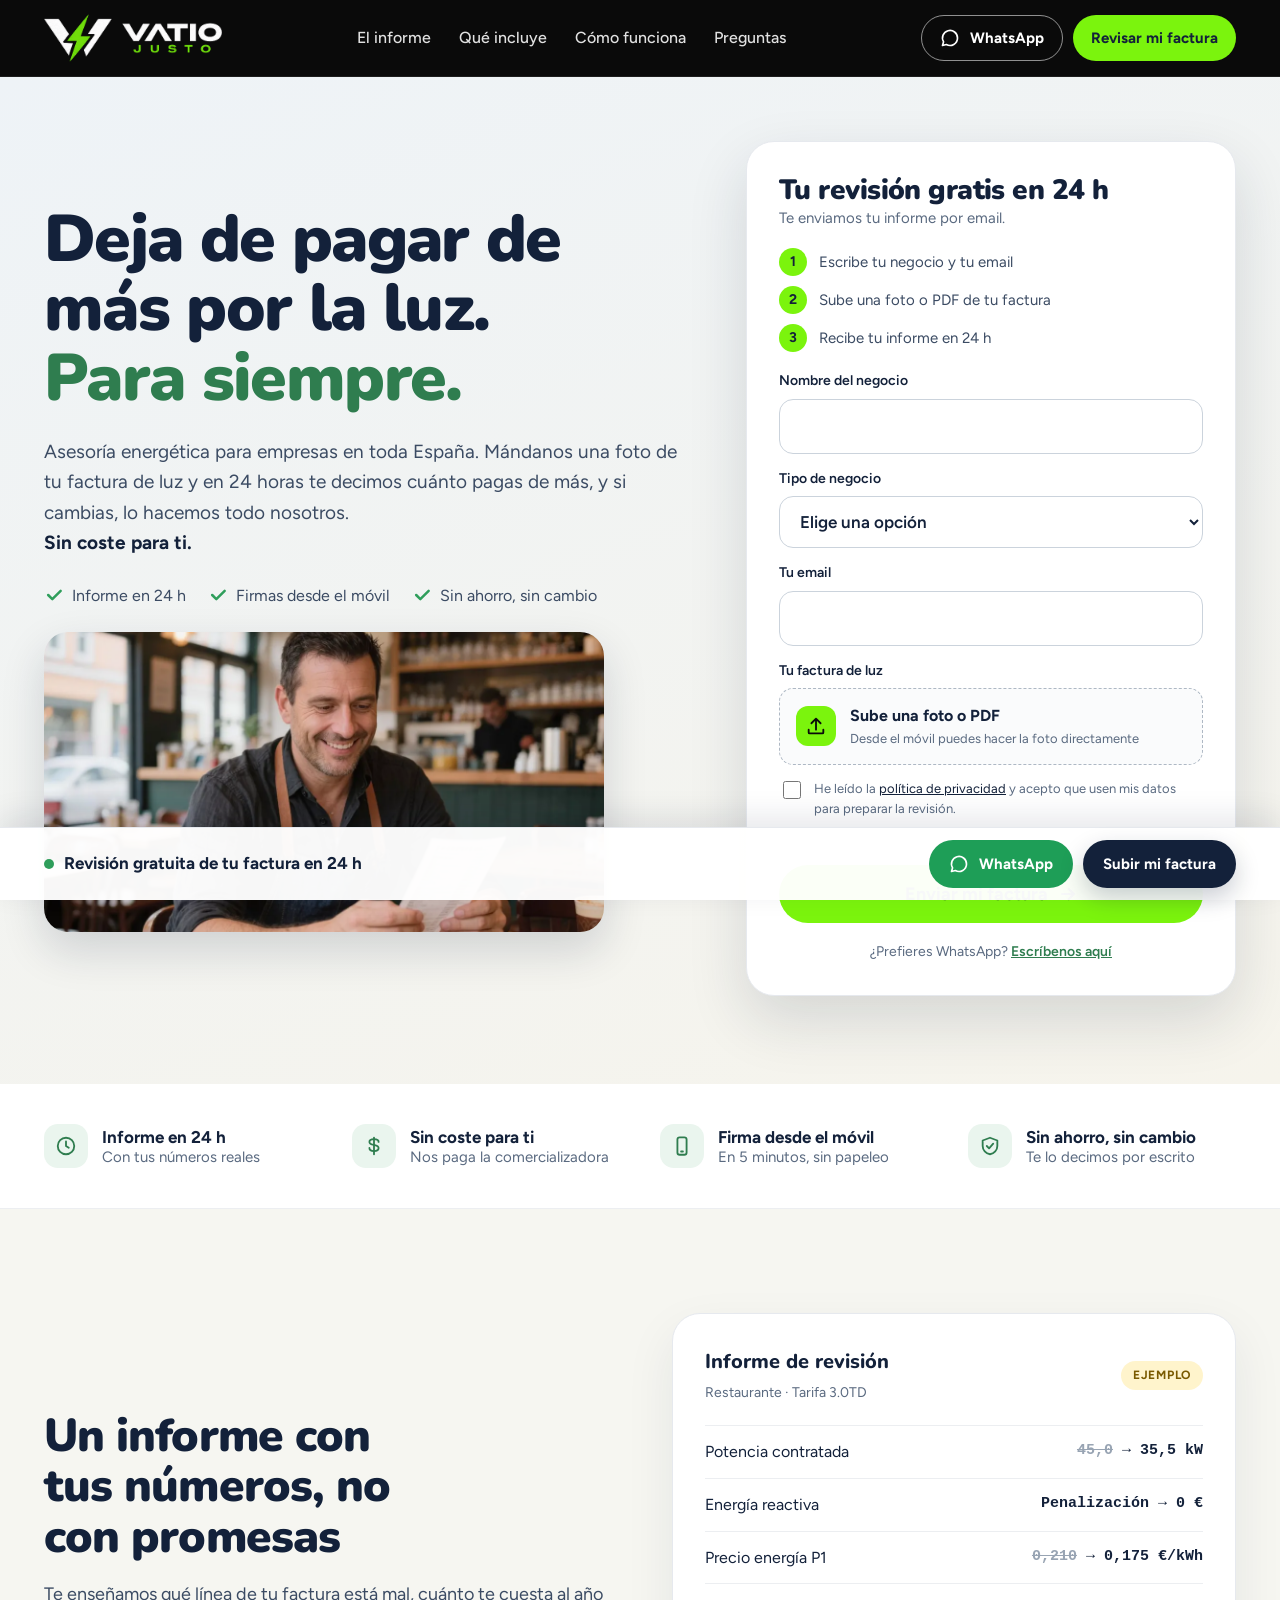
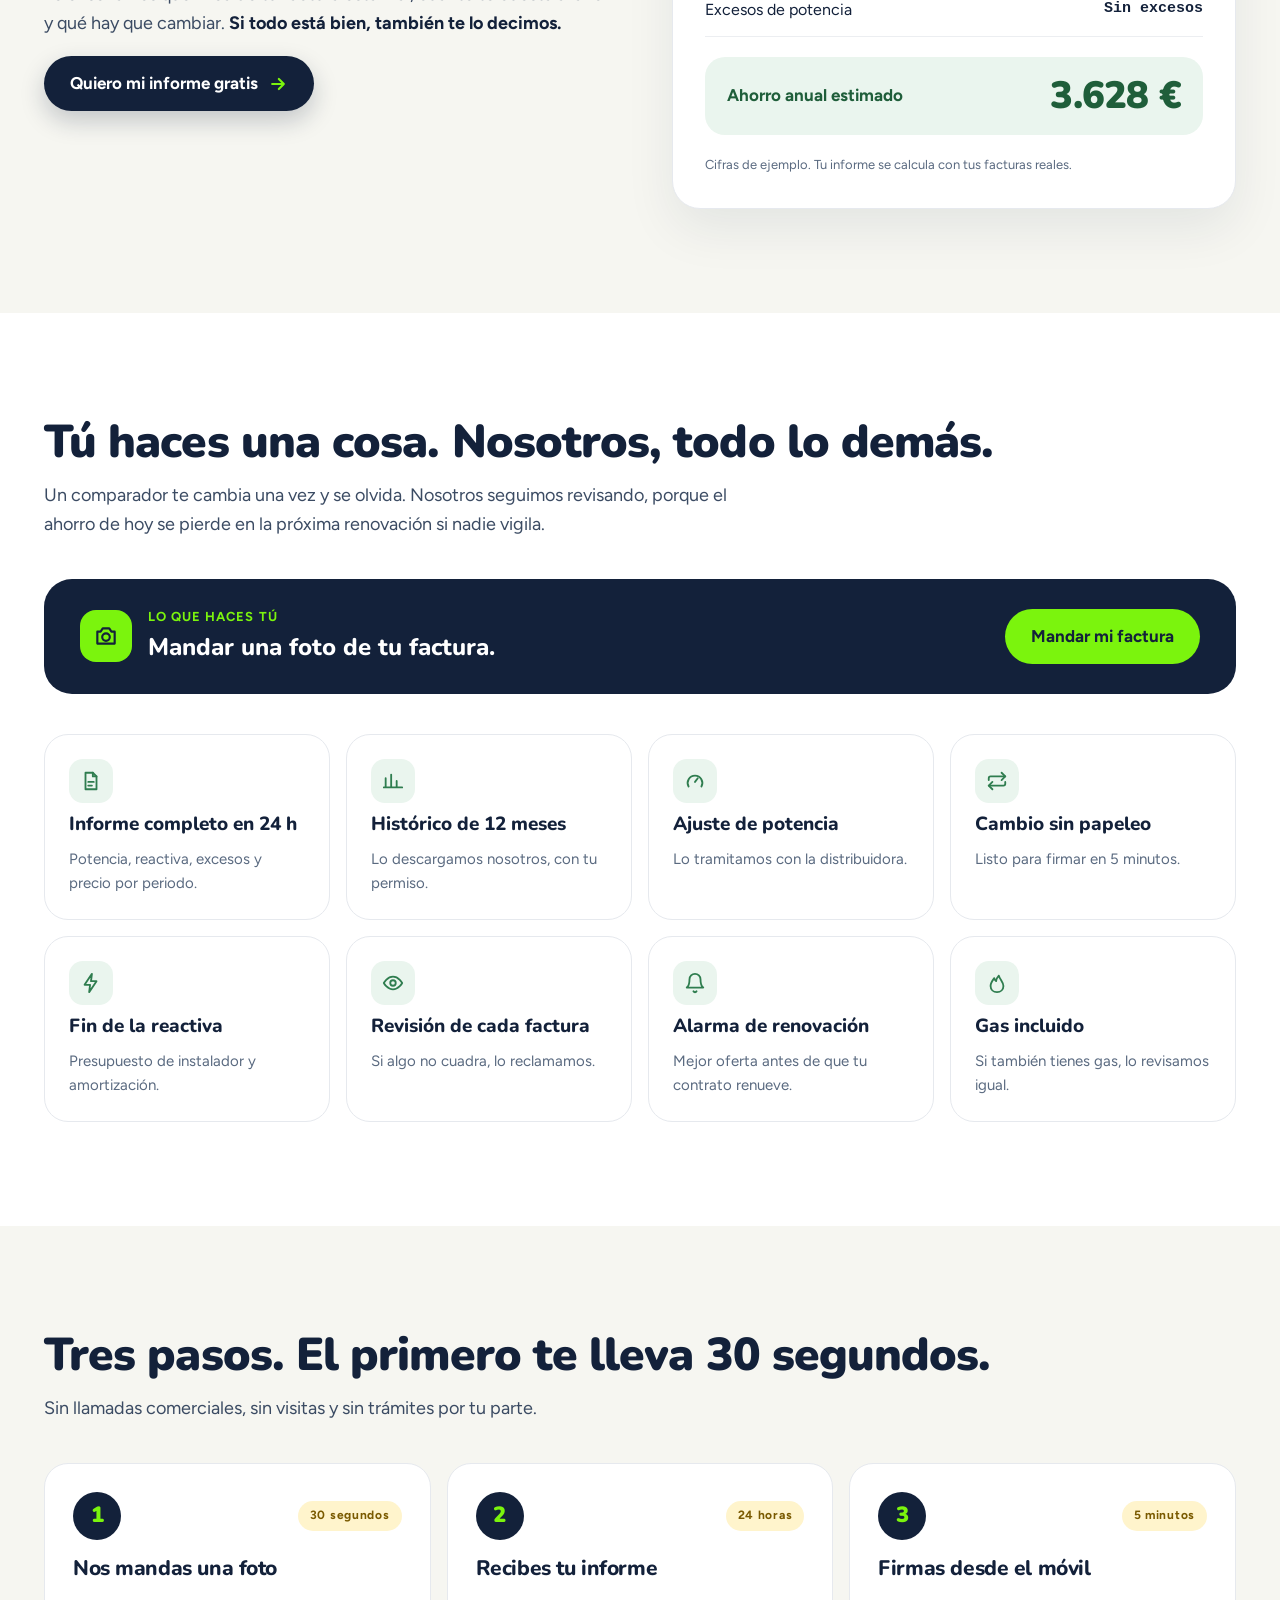
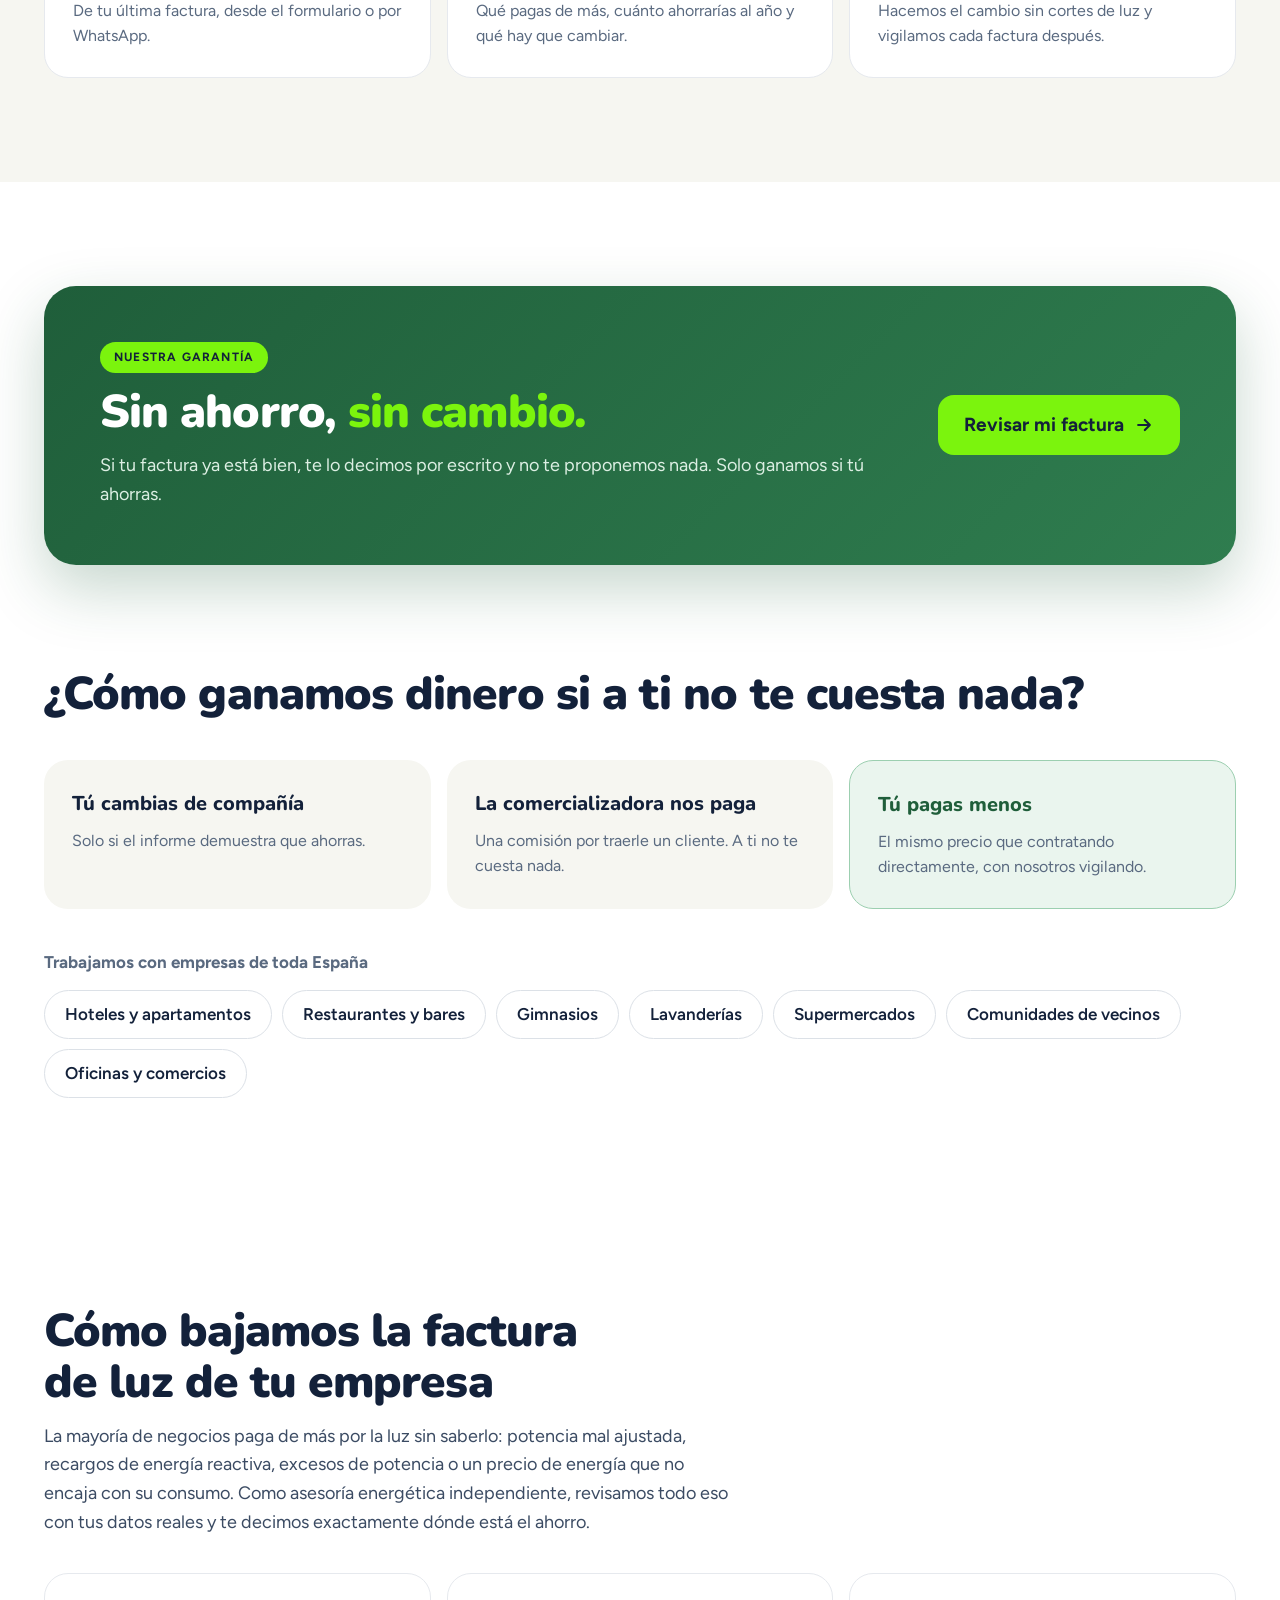
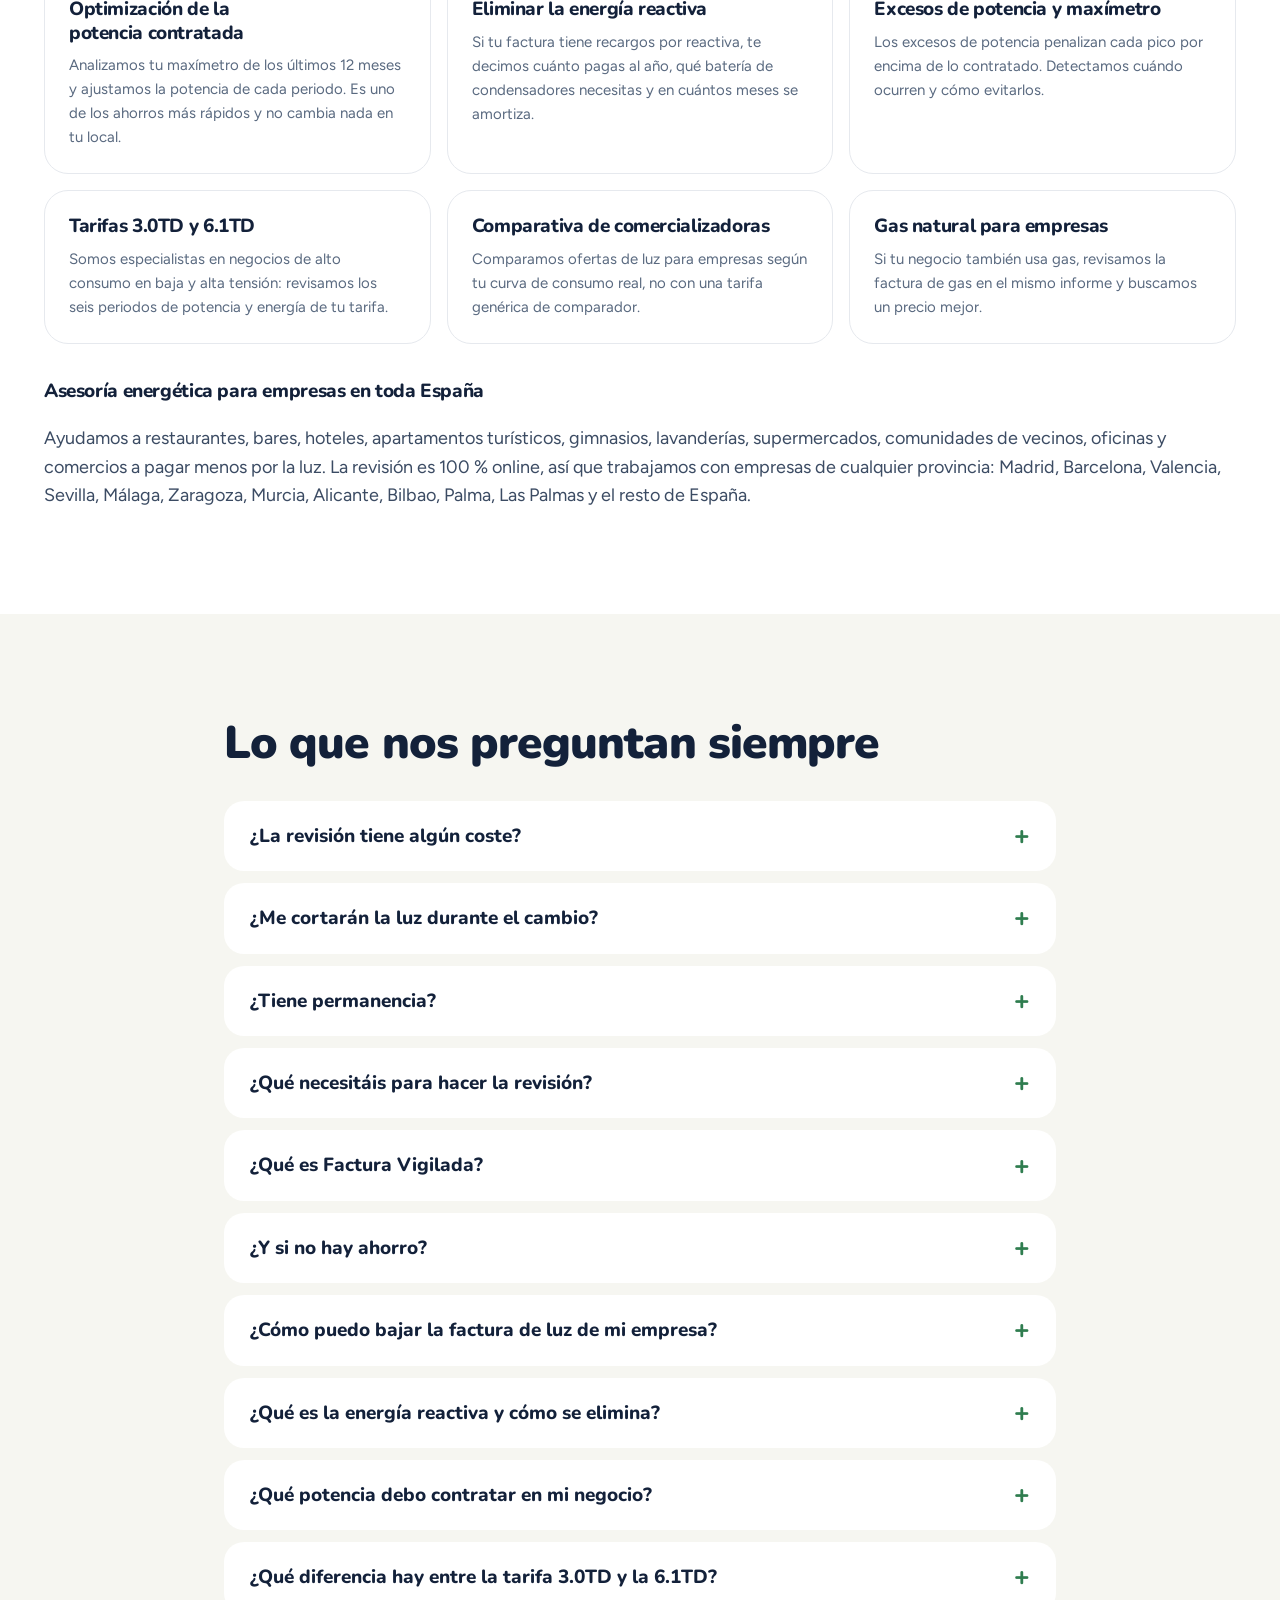
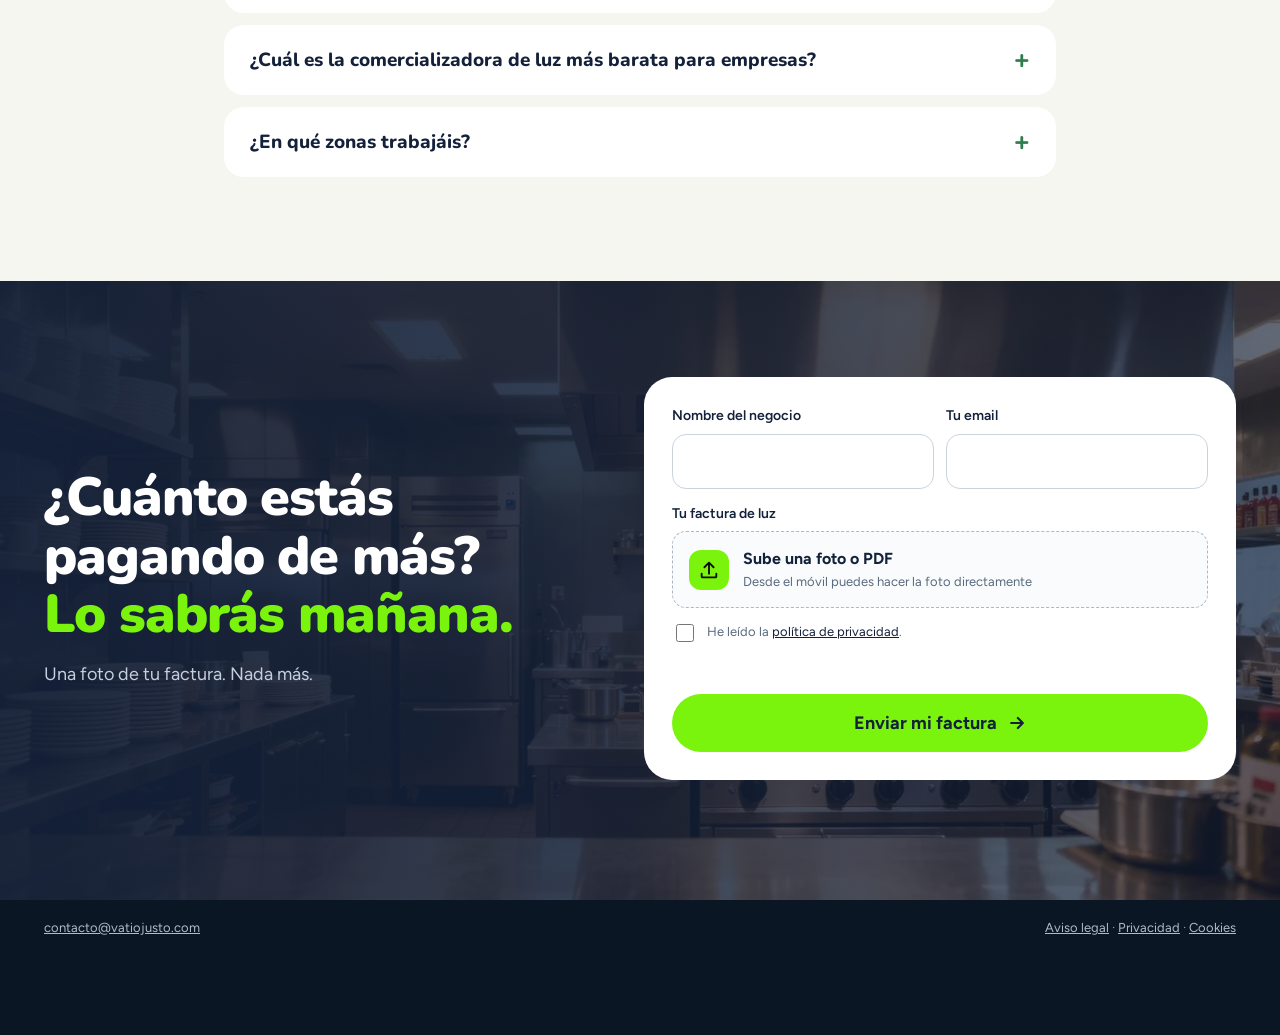
==== index.html @ c3f3c0ea "Form can post to Apps Script backend (AI auto-review); privacy policy update Co-Authored-By: Claude " ====
<!doctype html>
<html lang="es">
<head>
<meta charset="utf-8">
<meta name="viewport" content="width=device-width, initial-scale=1, viewport-fit=cover">
<title>Ahorro en la factura de luz para empresas | Asesoría energética en España · Vatio Justo</title>
<meta name="description" content="Asesoría energética para empresas en toda España. Revisión gratuita de tu factura de luz y gas en 24 h: potencia, energía reactiva y tarifas 3.0TD y 6.1TD. Sin coste.">
<meta name="robots" content="index,follow,max-image-preview:large">
<link rel="canonical" href="https://vatiojusto.com/">
<meta property="og:type" content="website">
<meta property="og:title" content="Vatio Justo · Ahorro en la factura de luz para empresas">
<meta property="og:locale" content="es_ES">
<meta property="og:site_name" content="Vatio Justo">
<meta property="og:description" content="Revisión gratuita de tu factura de luz en 24 h. Sin ahorro, sin cambio.">
<meta property="og:url" content="https://vatiojusto.com/">
<meta property="og:image" content="https://vatiojusto.com/img/dueno-factura.jpg">
<meta name="twitter:card" content="summary_large_image">
<meta name="theme-color" content="#0A0A0A">
<link rel="icon" href="favicon-32.png" sizes="32x32" type="image/png">
<link rel="icon" href="favicon.png" sizes="64x64" type="image/png">
<link rel="apple-touch-icon" href="apple-touch-icon.png">
<link rel="preload" href="fonts/nunito-latin-900-normal.woff2" as="font" type="font/woff2" crossorigin>
<link rel="preload" href="fonts/figtree-latin-400-normal.woff2" as="font" type="font/woff2" crossorigin>
<link rel="stylesheet" href="styles.css?v=3">
<script type="application/ld+json">
[{"@context": "https://schema.org", "@type": "ProfessionalService", "name": "Vatio Justo", "url": "https://vatiojusto.com/", "logo": "https://vatiojusto.com/img/icono-512.png", "image": "https://vatiojusto.com/img/dueno-factura.jpg", "email": "contacto@vatiojusto.com", "telephone": "+34663192105", "priceRange": "Gratis", "address": {"@type": "PostalAddress", "addressCountry": "ES"}, "areaServed": {"@type": "Country", "name": "España"}, "serviceType": ["Asesoría energética para empresas", "Revisión de facturas de luz", "Optimización de potencia", "Eliminación de energía reactiva", "Cambio de comercializadora de luz y gas"], "description": "Asesoría energética para empresas: revisión gratuita de facturas de luz y gas, optimización de potencia, eliminación de energía reactiva y cambio de comercializadora sin coste."}, {"@context": "https://schema.org", "@type": "FAQPage", "mainEntity": [{"@type": "Question", "name": "¿La revisión tiene algún coste?", "acceptedAnswer": {"@type": "Answer", "text": "No. Ni la revisión ni el cambio. Nos paga la comercializadora cuando decides cambiar."}}, {"@type": "Question", "name": "¿Me cortarán la luz durante el cambio?", "acceptedAnswer": {"@type": "Answer", "text": "No. La distribuidora y la instalación son las mismas. Solo cambia quién te factura."}}, {"@type": "Question", "name": "¿Tiene permanencia?", "acceptedAnswer": {"@type": "Answer", "text": "Depende de la oferta que elijas. Antes de firmar te indicamos por escrito si hay permanencia y en qué condiciones, para que decidas con toda la información."}}, {"@type": "Question", "name": "¿Qué necesitáis para hacer la revisión?", "acceptedAnswer": {"@type": "Answer", "text": "Una foto de tu última factura. Con tu autorización, descargamos nosotros los datos de tu maxímetro de los últimos 12 meses."}}, {"@type": "Question", "name": "¿Qué es Factura Vigilada?", "acceptedAnswer": {"@type": "Answer", "text": "Después del cambio seguimos revisando tus facturas. Si aparece un cargo raro, lo reclamamos. Y antes de que tu contrato se renueve, volvemos a buscarte la mejor oferta."}}, {"@type": "Question", "name": "¿Y si no hay ahorro?", "acceptedAnswer": {"@type": "Answer", "text": "Te lo decimos claramente y no te proponemos ningún cambio."}}, {"@type": "Question", "name": "¿Cómo puedo bajar la factura de luz de mi empresa?", "acceptedAnswer": {"@type": "Answer", "text": "Casi siempre hay tres palancas: ajustar la potencia contratada a lo que de verdad usas, eliminar los recargos por energía reactiva y excesos de potencia, y contratar un precio de energía mejor para tu perfil de consumo. En el informe gratuito te decimos cuánto ahorras con cada una."}}, {"@type": "Question", "name": "¿Qué es la energía reactiva y cómo se elimina?", "acceptedAnswer": {"@type": "Answer", "text": "Es un recargo que aparece en tarifas 3.0TD y 6.1TD cuando tu instalación tiene un factor de potencia bajo, algo habitual con motores, cámaras frigoríficas, aire acondicionado o lavadoras industriales. Se elimina instalando una batería de condensadores; te pasamos presupuesto de instalador y cuánto tardas en amortizarla."}}, {"@type": "Question", "name": "¿Qué potencia debo contratar en mi negocio?", "acceptedAnswer": {"@type": "Answer", "text": "La justa para tus picos reales, con un pequeño margen. Revisamos tu maxímetro de los últimos 12 meses y te proponemos la potencia de cada periodo para que no pagues de más ni te cobren excesos."}}, {"@type": "Question", "name": "¿Qué diferencia hay entre la tarifa 3.0TD y la 6.1TD?", "acceptedAnswer": {"@type": "Answer", "text": "La 3.0TD es para negocios en baja tensión con más de 15 kW contratados, como restaurantes, gimnasios o supermercados. La 6.1TD es para suministros en alta tensión, como hoteles o naves grandes. Las dos tienen seis periodos de potencia y energía, y en las dos hay mucho margen de ahorro."}}, {"@type": "Question", "name": "¿Cuál es la comercializadora de luz más barata para empresas?", "acceptedAnswer": {"@type": "Answer", "text": "Depende de tu curva de consumo: la más barata para un hotel no lo es para una lavandería. Por eso comparamos con tus datos reales en vez de darte una tarifa genérica."}}, {"@type": "Question", "name": "¿En qué zonas trabajáis?", "acceptedAnswer": {"@type": "Answer", "text": "En toda España. La revisión es online: nos mandas la factura por WhatsApp o email desde cualquier provincia y el cambio se firma desde el móvil."}}]}]
</script>
</head>
<body>

<svg width="0" height="0" style="position:absolute" aria-hidden="true">
  <symbol id="i-wa" viewBox="0 0 24 24"><path d="M21 12a9 9 0 0 1-13.4 7.8L3 21l1.3-4.4A9 9 0 1 1 21 12Z" fill="none" stroke="currentColor" stroke-width="2" stroke-linecap="round" stroke-linejoin="round"/></symbol>
  <symbol id="i-check" viewBox="0 0 24 24"><path d="m5 12 5 5L20 7" fill="none" stroke="#2F9E5B" stroke-width="3" stroke-linecap="round" stroke-linejoin="round"/></symbol>
  <symbol id="i-arrow" viewBox="0 0 24 24"><path d="M5 12h14M13 6l6 6-6 6" fill="none" stroke="currentColor" stroke-width="2.6" stroke-linecap="round" stroke-linejoin="round"/></symbol>
</svg>

<header class="hdr">
  <div class="wrap">
    <a class="brand" href="#inicio" aria-label="Vatio Justo, inicio"><img class="brand-logo" src="img/logo-horizontal.png" width="178" height="48" alt="Vatio Justo"></a>
    <nav class="nav" aria-label="Principal">
      <a href="#informe">El informe</a>
      <a href="#incluye">Qué incluye</a>
      <a href="#como">Cómo funciona</a>
      <a href="#preguntas">Preguntas</a>
    </nav>
    <div class="hdr-cta">
      <a class="btn btn-ghost js-wa" href="https://wa.me/34663192105"><svg class="ico" aria-hidden="true"><use href="#i-wa"/></svg>WhatsApp</a>
      <a class="btn btn-volt" href="#revision">Revisar mi factura</a>
    </div>
  </div>
</header>

<main>
<section class="hero" id="inicio">
  <div class="wrap">
    <div class="hero-copy">
      <h1>Deja de pagar de más por la luz. <em>Para siempre.</em></h1>
      <p class="lead">Asesoría energética para empresas en toda España. Mándanos una foto de tu factura de luz y en 24 horas te decimos cuánto pagas de más, y si cambias, lo hacemos todo nosotros.<br><strong style="color:var(--ink)">Sin coste para ti.</strong></p>
      <ul class="points">
        <li><svg class="ico" aria-hidden="true"><use href="#i-check"/></svg>Informe en 24 h</li>
        <li><svg class="ico" aria-hidden="true"><use href="#i-check"/></svg>Firmas desde el móvil</li>
        <li><svg class="ico" aria-hidden="true"><use href="#i-check"/></svg>Sin ahorro, sin cambio</li>
      </ul>
      <picture>
        <source srcset="img/dueno-factura.webp" type="image/webp">
        <img class="hero-img" src="img/dueno-factura.jpg" width="1168" height="880" alt="Dueño de un restaurante revisando la factura de luz de su negocio">
      </picture>
    </div>

    <div class="card-form" id="revision">
      <div>
        <h2>Tu revisión gratis en 24 h</h2>
        <p class="sub">Te enviamos tu informe por email.</p>
      </div>
      <ol class="how-mini">
        <li><span class="n">1</span>Escribe tu negocio y tu email</li>
        <li><span class="n">2</span>Sube una foto o PDF de tu factura</li>
        <li><span class="n">3</span>Recibe tu informe en 24 h</li>
      </ol>
      <form class="js-lead" action="https://formsubmit.co/contacto@vatiojusto.com" method="POST" enctype="multipart/form-data" target="lead-sink" novalidate><input type="hidden" name="_subject" value="Nueva factura recibida"><input type="hidden" name="_template" value="table"><input type="hidden" name="_captcha" value="false"><input type="hidden" name="_next" value="https://vatiojusto.com/gracias.html">
        <div style="display:flex;flex-direction:column;gap:14px">
          <label class="field" for="h-empresa">Nombre del negocio
            <input id="h-empresa" name="empresa" type="text" autocomplete="organization" required>
          </label>
          <label class="field" for="h-sector">Tipo de negocio
            <select id="h-sector" name="sector">
              <option value="">Elige una opción</option>
              <option>Hotel o apartamentos</option><option>Restaurante o bar</option><option>Gimnasio</option><option>Lavandería</option><option>Supermercado o tienda</option><option>Comunidad de vecinos</option><option>Oficina</option><option>Otro</option>
            </select>
          </label>
          <label class="field" for="h-email">Tu email
            <input id="h-email" name="email" type="email" autocomplete="email" inputmode="email" required>
          </label>
          <div class="field">Tu factura de luz
            <label class="drop" for="h-factura">
              <input id="h-factura" name="factura" type="file" accept="image/*,application/pdf" required>
              <span class="drop-ico" aria-hidden="true"><svg viewBox="0 0 24 24" fill="none" stroke="currentColor" stroke-width="2" stroke-linecap="round" stroke-linejoin="round"><path d="M12 16V4M7 9l5-5 5 5"/><path d="M4 16v3a1 1 0 0 0 1 1h14a1 1 0 0 0 1-1v-3"/></svg></span>
              <span class="drop-txt"><b>Sube una foto o PDF</b><small>Desde el móvil puedes hacer la foto directamente</small></span>
            </label>
          </div>
          <label class="consent" for="h-consent"><input id="h-consent" name="consent" type="checkbox" required><span>He leído la <a href="privacidad.html">política de privacidad</a> y acepto que usen mis datos para preparar la revisión.</span></label>
          <p class="form-err" role="alert" aria-live="polite"></p>
          <button class="btn btn-volt" type="submit">Enviar mi factura<svg class="ico" aria-hidden="true"><use href="#i-arrow"/></svg></button>
        </div>
      </form>
      <p class="alt">¿Prefieres WhatsApp? <a class="js-wa" href="https://wa.me/34663192105">Escríbenos aquí</a></p>
    </div>
  </div>
</section>

<section class="trust" aria-label="Ventajas">
  <div class="wrap">
    <div class="trust-item"><span class="tile"><svg viewBox="0 0 24 24" fill="none" stroke-width="2" stroke-linecap="round" stroke-linejoin="round"><circle cx="12" cy="12" r="9"/><path d="M12 7v5l3 2"/></svg></span><div><strong>Informe en 24 h</strong><span>Con tus números reales</span></div></div>
    <div class="trust-item"><span class="tile"><svg viewBox="0 0 24 24" fill="none" stroke-width="2" stroke-linecap="round" stroke-linejoin="round"><path d="M12 3v18"/><path d="M17 7.5c0-1.9-2.2-3-5-3s-5 1.1-5 3 2 2.7 5 3.3 5 1.4 5 3.4-2.2 3.3-5 3.3-5-1.3-5-3.3"/></svg></span><div><strong>Sin coste para ti</strong><span>Nos paga la comercializadora</span></div></div>
    <div class="trust-item"><span class="tile"><svg viewBox="0 0 24 24" fill="none" stroke-width="2" stroke-linecap="round" stroke-linejoin="round"><rect x="7" y="2.5" width="10" height="19" rx="2.5"/><path d="M11 18h2"/></svg></span><div><strong>Firma desde el móvil</strong><span>En 5 minutos, sin papeleo</span></div></div>
    <div class="trust-item"><span class="tile"><svg viewBox="0 0 24 24" fill="none" stroke-width="2" stroke-linecap="round" stroke-linejoin="round"><path d="M12 3 4 6v6c0 4.5 3.4 8.3 8 9 4.6-.7 8-4.5 8-9V6l-8-3Z"/><path d="m8.5 12 2.5 2.5 4.5-5"/></svg></span><div><strong>Sin ahorro, sin cambio</strong><span>Te lo decimos por escrito</span></div></div>
  </div>
</section>

<section class="paper sec" id="informe">
  <div class="wrap split">
    <div class="stack">
      <h2 class="h2">Un informe con tus números, no con promesas</h2>
      <p class="lead">Te enseñamos qué línea de tu factura está mal, cuánto te cuesta al año y qué hay que cambiar. <strong style="color:var(--ink)">Si todo está bien, también te lo decimos.</strong></p>
      <a class="btn btn-dark" href="#revision" style="align-self:flex-start">Quiero mi informe gratis<svg class="ico" aria-hidden="true" style="color:var(--volt)"><use href="#i-arrow"/></svg></a>
    </div>
    <div class="report">
      <div class="report-head"><div><b>Informe de revisión</b><small>Restaurante · Tarifa 3.0TD</small></div><span class="pill">EJEMPLO</span></div>
      <div class="rows">
        <div><span>Potencia contratada</span><span><s>45,0</s> → 35,5 kW</span></div>
        <div><span>Energía reactiva</span><span>Penalización → 0 €</span></div>
        <div><span>Precio energía P1</span><span><s>0,210</s> → 0,175 €/kWh</span></div>
        <div><span>Excesos de potencia</span><span>Sin excesos</span></div>
      </div>
      <div class="saving"><span>Ahorro anual estimado</span><strong>3.628 €</strong></div>
      <p class="fine">Cifras de ejemplo. Tu informe se calcula con tus facturas reales.</p>
    </div>
  </div>
</section>

<section class="sec" id="incluye">
  <div class="wrap stack" style="gap:40px">
    <div class="stack" style="gap:14px">
      <h2 class="h2">Tú haces una cosa. Nosotros, todo lo demás.</h2>
      <p class="lead">Un comparador te cambia una vez y se olvida. Nosotros seguimos revisando, porque el ahorro de hoy se pierde en la próxima renovación si nadie vigila.</p>
    </div>
    <div class="band">
      <div class="who"><span class="tile"><svg viewBox="0 0 24 24" fill="none" stroke-width="2" stroke-linecap="round" stroke-linejoin="round"><path d="M4 8h3l2-3h6l2 3h3v11H4z"/><circle cx="12" cy="13" r="3.5"/></svg></span><div><small>LO QUE HACES TÚ</small><b>Mandar una foto de tu factura.</b></div></div>
      <a class="btn btn-volt" href="#revision">Mandar mi factura</a>
    </div>
    <div class="grid">
      <div class="feat"><span class="tile"><svg viewBox="0 0 24 24" fill="none" stroke-width="2" stroke-linecap="round" stroke-linejoin="round"><path d="M14 3H6v18h12V7z"/><path d="M14 3v4h4"/><path d="M9 13h6M9 17h4"/></svg></span><b>Informe completo en 24 h</b><span>Potencia, reactiva, excesos y precio por periodo.</span></div>
      <div class="feat"><span class="tile"><svg viewBox="0 0 24 24" fill="none" stroke-width="2" stroke-linecap="round" stroke-linejoin="round"><path d="M4 19V9M10 19V5M16 19v-7M22 19H2"/></svg></span><b>Histórico de 12 meses</b><span>Lo descargamos nosotros, con tu permiso.</span></div>
      <div class="feat"><span class="tile"><svg viewBox="0 0 24 24" fill="none" stroke-width="2" stroke-linecap="round" stroke-linejoin="round"><path d="M5 18a8 8 0 1 1 14 0"/><path d="m12 13 3-4"/></svg></span><b>Ajuste de potencia</b><span>Lo tramitamos con la distribuidora.</span></div>
      <div class="feat"><span class="tile"><svg viewBox="0 0 24 24" fill="none" stroke-width="2" stroke-linecap="round" stroke-linejoin="round"><path d="M17 3l4 4-4 4"/><path d="M3 11V9a2 2 0 0 1 2-2h16"/><path d="M7 21l-4-4 4-4"/><path d="M21 13v2a2 2 0 0 1-2 2H3"/></svg></span><b>Cambio sin papeleo</b><span>Listo para firmar en 5 minutos.</span></div>
      <div class="feat"><span class="tile"><svg viewBox="0 0 24 24" fill="none" stroke-width="2" stroke-linecap="round" stroke-linejoin="round"><path d="M13 2 5 14h6l-1 8 8-12h-6l1-8Z"/></svg></span><b>Fin de la reactiva</b><span>Presupuesto de instalador y amortización.</span></div>
      <div class="feat"><span class="tile"><svg viewBox="0 0 24 24" fill="none" stroke-width="2" stroke-linecap="round" stroke-linejoin="round"><path d="M2 12s3.6-7 10-7 10 7 10 7-3.6 7-10 7S2 12 2 12Z"/><circle cx="12" cy="12" r="3"/></svg></span><b>Revisión de cada factura</b><span>Si algo no cuadra, lo reclamamos.</span></div>
      <div class="feat"><span class="tile"><svg viewBox="0 0 24 24" fill="none" stroke-width="2" stroke-linecap="round" stroke-linejoin="round"><path d="M6 8a6 6 0 0 1 12 0c0 7 3 9 3 9H3s3-2 3-9"/><path d="M10.3 21a1.9 1.9 0 0 0 3.4 0"/></svg></span><b>Alarma de renovación</b><span>Mejor oferta antes de que tu contrato renueve.</span></div>
      <div class="feat"><span class="tile"><svg viewBox="0 0 24 24" fill="none" stroke-width="2" stroke-linecap="round" stroke-linejoin="round"><path d="M12 22c4 0 7-2.8 7-6.8 0-4-3.5-6.7-5-11.2-2 2.2-3 4-3 6-1.2-1-1.8-2-2-3.3C7.4 8.8 5 11.6 5 15.2 5 19.2 8 22 12 22Z"/></svg></span><b>Gas incluido</b><span>Si también tienes gas, lo revisamos igual.</span></div>
    </div>
  </div>
</section>

<section class="paper sec" id="como">
  <div class="wrap stack" style="gap:40px">
    <div class="stack" style="gap:14px">
      <h2 class="h2">Tres pasos. El primero te lleva 30 segundos.</h2>
      <p class="lead">Sin llamadas comerciales, sin visitas y sin trámites por tu parte.</p>
    </div>
    <ol class="steps">
      <li class="step"><div class="step-top"><span class="step-n">1</span><span class="pill">30 segundos</span></div><h3>Nos mandas una foto</h3><p>De tu última factura, desde el formulario o por WhatsApp.</p></li>
      <li class="step"><div class="step-top"><span class="step-n">2</span><span class="pill">24 horas</span></div><h3>Recibes tu informe</h3><p>Qué pagas de más, cuánto ahorrarías al año y qué hay que cambiar.</p></li>
      <li class="step"><div class="step-top"><span class="step-n">3</span><span class="pill">5 minutos</span></div><h3>Firmas desde el móvil</h3><p>Hacemos el cambio sin cortes de luz y vigilamos cada factura después.</p></li>
    </ol>
  </div>
</section>

<section class="sec" style="padding-bottom:0">
  <div class="wrap">
    <div class="guar">
      <div>
        <span class="tag">NUESTRA GARANTÍA</span>
        <h2 class="h2">Sin ahorro, <span>sin cambio.</span></h2>
        <p>Si tu factura ya está bien, te lo decimos por escrito y no te proponemos nada. Solo ganamos si tú ahorras.</p>
      </div>
      <a class="btn btn-volt" href="#revision">Revisar mi factura<svg class="ico" aria-hidden="true"><use href="#i-arrow"/></svg></a>
    </div>
  </div>
</section>

<section class="sec">
  <div class="wrap stack" style="gap:40px">
    <h2 class="h2">¿Cómo ganamos dinero si a ti no te cuesta nada?</h2>
    <div class="flow">
      <div><b>Tú cambias de compañía</b><span>Solo si el informe demuestra que ahorras.</span></div>
      <div><b>La comercializadora nos paga</b><span>Una comisión por traerle un cliente. A ti no te cuesta nada.</span></div>
      <div><b>Tú pagas menos</b><span>El mismo precio que contratando directamente, con nosotros vigilando.</span></div>
    </div>
    <div class="stack" style="gap:14px">
      <strong style="color:var(--muted)">Trabajamos con empresas de toda España</strong>
      <ul class="chips"><li>Hoteles y apartamentos</li><li>Restaurantes y bares</li><li>Gimnasios</li><li>Lavanderías</li><li>Supermercados</li><li>Comunidades de vecinos</li><li>Oficinas y comercios</li></ul>
    </div>
  </div>
</section>

<section class="sec" id="ahorro">
  <div class="wrap stack" style="gap:36px">
    <div class="stack" style="gap:14px;max-width:820px">
      <h2 class="h2">Cómo bajamos la factura de luz de tu empresa</h2>
      <p class="lead">La mayoría de negocios paga de más por la luz sin saberlo: potencia mal ajustada, recargos de energía reactiva, excesos de potencia o un precio de energía que no encaja con su consumo. Como asesoría energética independiente, revisamos todo eso con tus datos reales y te decimos exactamente dónde está el ahorro.</p>
    </div>
    <div class="seo-grid">
      <article><h3>Optimización de la potencia contratada</h3><p>Analizamos tu maxímetro de los últimos 12 meses y ajustamos la potencia de cada periodo. Es uno de los ahorros más rápidos y no cambia nada en tu local.</p></article>
      <article><h3>Eliminar la energía reactiva</h3><p>Si tu factura tiene recargos por reactiva, te decimos cuánto pagas al año, qué batería de condensadores necesitas y en cuántos meses se amortiza.</p></article>
      <article><h3>Excesos de potencia y maxímetro</h3><p>Los excesos de potencia penalizan cada pico por encima de lo contratado. Detectamos cuándo ocurren y cómo evitarlos.</p></article>
      <article><h3>Tarifas 3.0TD y 6.1TD</h3><p>Somos especialistas en negocios de alto consumo en baja y alta tensión: revisamos los seis periodos de potencia y energía de tu tarifa.</p></article>
      <article><h3>Comparativa de comercializadoras</h3><p>Comparamos ofertas de luz para empresas según tu curva de consumo real, no con una tarifa genérica de comparador.</p></article>
      <article><h3>Gas natural para empresas</h3><p>Si tu negocio también usa gas, revisamos la factura de gas en el mismo informe y buscamos un precio mejor.</p></article>
    </div>
    <div class="stack" style="gap:12px">
      <h3 class="seo-h3">Asesoría energética para empresas en toda España</h3>
      <p class="lead" style="max-width:none">Ayudamos a restaurantes, bares, hoteles, apartamentos turísticos, gimnasios, lavanderías, supermercados, comunidades de vecinos, oficinas y comercios a pagar menos por la luz. La revisión es 100 % online, así que trabajamos con empresas de cualquier provincia: Madrid, Barcelona, Valencia, Sevilla, Málaga, Zaragoza, Murcia, Alicante, Bilbao, Palma, Las Palmas y el resto de España.</p>
    </div>
  </div>
</section>

<section class="paper sec" id="preguntas">
  <div class="wrap" style="max-width:880px">
    <h2 class="h2" style="margin-bottom:32px">Lo que nos preguntan siempre</h2>
    <div class="faq">
      <details><summary>¿La revisión tiene algún coste?</summary><p>No. Ni la revisión ni el cambio. Nos paga la comercializadora cuando decides cambiar.</p></details>
      <details><summary>¿Me cortarán la luz durante el cambio?</summary><p>No. La distribuidora y la instalación son las mismas. Solo cambia quién te factura.</p></details>
      <details><summary>¿Tiene permanencia?</summary><p>Depende de la oferta que elijas. Antes de firmar te indicamos por escrito si hay permanencia y en qué condiciones, para que decidas con toda la información.</p></details>
      <details><summary>¿Qué necesitáis para hacer la revisión?</summary><p>Una foto de tu última factura. Con tu autorización, descargamos nosotros los datos de tu maxímetro de los últimos 12 meses.</p></details>
      <details><summary>¿Qué es Factura Vigilada?</summary><p>Después del cambio seguimos revisando tus facturas. Si aparece un cargo raro, lo reclamamos. Y antes de que tu contrato se renueve, volvemos a buscarte la mejor oferta.</p></details>
      <details><summary>¿Y si no hay ahorro?</summary><p>Te lo decimos claramente y no te proponemos ningún cambio.</p></details>
      <details><summary>¿Cómo puedo bajar la factura de luz de mi empresa?</summary><p>Casi siempre hay tres palancas: ajustar la potencia contratada a lo que de verdad usas, eliminar los recargos por energía reactiva y excesos de potencia, y contratar un precio de energía mejor para tu perfil de consumo. En el informe gratuito te decimos cuánto ahorras con cada una.</p></details>
      <details><summary>¿Qué es la energía reactiva y cómo se elimina?</summary><p>Es un recargo que aparece en tarifas 3.0TD y 6.1TD cuando tu instalación tiene un factor de potencia bajo, algo habitual con motores, cámaras frigoríficas, aire acondicionado o lavadoras industriales. Se elimina instalando una batería de condensadores; te pasamos presupuesto de instalador y cuánto tardas en amortizarla.</p></details>
      <details><summary>¿Qué potencia debo contratar en mi negocio?</summary><p>La justa para tus picos reales, con un pequeño margen. Revisamos tu maxímetro de los últimos 12 meses y te proponemos la potencia de cada periodo para que no pagues de más ni te cobren excesos.</p></details>
      <details><summary>¿Qué diferencia hay entre la tarifa 3.0TD y la 6.1TD?</summary><p>La 3.0TD es para negocios en baja tensión con más de 15 kW contratados, como restaurantes, gimnasios o supermercados. La 6.1TD es para suministros en alta tensión, como hoteles o naves grandes. Las dos tienen seis periodos de potencia y energía, y en las dos hay mucho margen de ahorro.</p></details>
      <details><summary>¿Cuál es la comercializadora de luz más barata para empresas?</summary><p>Depende de tu curva de consumo: la más barata para un hotel no lo es para una lavandería. Por eso comparamos con tus datos reales en vez de darte una tarifa genérica.</p></details>
      <details><summary>¿En qué zonas trabajáis?</summary><p>En toda España. La revisión es online: nos mandas la factura por WhatsApp o email desde cualquier provincia y el cambio se firma desde el móvil.</p></details>
    </div>
  </div>
</section>

<section class="final" id="final">
  <div class="wrap">
    <div class="copy">
      <h2>¿Cuánto estás pagando de más? <span>Lo sabrás mañana.</span></h2>
      <p>Una foto de tu factura. Nada más.</p>
    </div>
    <form class="js-lead" action="https://formsubmit.co/contacto@vatiojusto.com" method="POST" enctype="multipart/form-data" target="lead-sink" novalidate><input type="hidden" name="_subject" value="Nueva factura recibida"><input type="hidden" name="_template" value="table"><input type="hidden" name="_captcha" value="false"><input type="hidden" name="_next" value="https://vatiojusto.com/gracias.html">
      <div class="row">
        <label class="field" for="f-empresa">Nombre del negocio<input id="f-empresa" name="empresa" type="text" autocomplete="organization" required></label>
        <label class="field" for="f-email">Tu email<input id="f-email" name="email" type="email" autocomplete="email" inputmode="email" required></label>
      </div>
      <div class="field">Tu factura de luz
        <label class="drop" for="f-factura">
          <input id="f-factura" name="factura" type="file" accept="image/*,application/pdf" required>
          <span class="drop-ico" aria-hidden="true"><svg viewBox="0 0 24 24" fill="none" stroke="currentColor" stroke-width="2" stroke-linecap="round" stroke-linejoin="round"><path d="M12 16V4M7 9l5-5 5 5"/><path d="M4 16v3a1 1 0 0 0 1 1h14a1 1 0 0 0 1-1v-3"/></svg></span>
          <span class="drop-txt"><b>Sube una foto o PDF</b><small>Desde el móvil puedes hacer la foto directamente</small></span>
        </label>
      </div>
      <label class="consent" for="f-consent"><input id="f-consent" name="consent" type="checkbox" required><span>He leído la <a href="privacidad.html">política de privacidad</a>.</span></label>
      <p class="form-err" role="alert" aria-live="polite"></p>
      <button class="btn btn-volt" type="submit" style="width:100%;min-height:58px;font-size:18px">Enviar mi factura<svg class="ico" aria-hidden="true"><use href="#i-arrow"/></svg></button>
    </form>
  </div>
</section>
</main>

<footer class="legal">
  <div class="wrap">
    <span><a href="mailto:contacto@vatiojusto.com">contacto@vatiojusto.com</a></span>
    <span><a href="aviso-legal.html">Aviso legal</a> · <a href="privacidad.html">Privacidad</a> · <a href="cookies.html">Cookies</a></span>
  </div>
</footer>

<div class="sticky" role="region" aria-label="Contacto rápido">
  <div class="wrap">
    <span class="sticky-text"><span class="dot"></span>Revisión gratuita de tu factura en 24 h</span>
    <div class="sticky-btns">
      <a class="btn btn-wa js-wa" href="https://wa.me/34663192105"><svg class="ico" aria-hidden="true"><use href="#i-wa"/></svg>WhatsApp</a>
      <a class="btn btn-dark" href="#revision">Subir mi factura</a>
    </div>
  </div>
</div>

<iframe name="lead-sink" title="Envío del formulario" class="hp" tabindex="-1" aria-hidden="true"></iframe>
<div class="modal" id="lead-ok" role="dialog" aria-modal="true" aria-labelledby="lead-ok-t" hidden>
  <div class="modal-card">
    <span class="modal-ico" aria-hidden="true"><svg viewBox="0 0 24 24"><path d="m5 12 5 5L20 7" fill="none" stroke="currentColor" stroke-width="3" stroke-linecap="round" stroke-linejoin="round"/></svg></span>
    <h2 id="lead-ok-t">¡Factura recibida!</h2>
    <p class="js-ok-msg">La revisamos y te enviamos tu informe por email en menos de 24 horas.</p>
    <button class="btn btn-dark js-ok-close" type="button">Perfecto</button>
  </div>
</div>

<script src="app.js?v=8" defer></script>
</body>
</html>
---- styles.css ----
@font-face{font-family:"Nunito";font-weight:800;font-style:normal;font-display:swap;src:url(fonts/nunito-latin-800-normal.woff2) format("woff2")}
@font-face{font-family:"Nunito";font-weight:900;font-style:normal;font-display:swap;src:url(fonts/nunito-latin-900-normal.woff2) format("woff2")}
@font-face{font-family:"Figtree";font-weight:400;font-style:normal;font-display:swap;src:url(fonts/figtree-latin-400-normal.woff2) format("woff2")}
@font-face{font-family:"Figtree";font-weight:500;font-style:normal;font-display:swap;src:url(fonts/figtree-latin-500-normal.woff2) format("woff2")}
@font-face{font-family:"Figtree";font-weight:600;font-style:normal;font-display:swap;src:url(fonts/figtree-latin-600-normal.woff2) format("woff2")}
@font-face{font-family:"Figtree";font-weight:700;font-style:normal;font-display:swap;src:url(fonts/figtree-latin-700-normal.woff2) format("woff2")}

:root{
  --navy:#13213A; --navy-2:#0B1624; --ink:#13213A; --body:#3B4B63; --muted:#5A6A80;
  --line:#E6E9EE; --paper:#F6F6F1; --white:#FFFFFF;
  --volt:#7BF40D; --green:#2F7D4F; --green-dark:#1F5E3A; --green-soft:#EAF5EE; --wa:#1E9E57;
  --display:"Nunito","Figtree",system-ui,sans-serif;
  --text:"Figtree","Segoe UI",system-ui,sans-serif;
  --mono:ui-monospace,"SFMono-Regular",Menlo,Consolas,monospace;
}
*{box-sizing:border-box}
html{scroll-behavior:smooth;scroll-padding-top:80px}
body{margin:0;background:var(--white);color:var(--ink);font-family:var(--text);font-size:17px;line-height:1.6;-webkit-font-smoothing:antialiased}
img{max-width:100%;display:block}
a{color:var(--ink)}
h1,h2,h3{font-family:var(--display);margin:0;letter-spacing:-.02em;text-wrap:balance}
p{margin:0}
input,select,button{font:inherit}
:focus-visible{outline:3px solid var(--volt);outline-offset:2px}
.wrap{max-width:1240px;margin:0 auto;padding-inline:24px}
.sec{padding-block:104px}
.h2{font-weight:900;font-size:clamp(30px,3.8vw,46px);line-height:1.1}
.lead{font-size:18px;color:var(--body);max-width:38em}
.btn{display:inline-flex;align-items:center;justify-content:center;gap:10px;min-height:52px;padding:14px 26px;border-radius:999px;border:0;font-weight:700;font-size:17px;text-decoration:none;cursor:pointer;transition:transform .15s ease,box-shadow .15s ease}
.btn:hover{transform:translateY(-1px)}
.btn-dark{background:var(--navy);color:#fff;box-shadow:0 10px 24px rgba(19,33,58,.22)}
.btn-dark:hover{color:#fff}
.btn-volt{background:var(--volt);color:var(--navy)}
.btn-wa{background:var(--wa);color:#fff}
.btn-wa:hover{color:#fff}
.btn-ghost{border:1.5px solid var(--navy);background:transparent;color:var(--navy)}
.ico{width:20px;height:20px;flex:none}

/* header */
.hdr{position:sticky;top:0;z-index:20;background:#0A0A0A;color:#fff;border-bottom:1px solid #1d1d1d}
.hdr .btn-ghost{border-color:rgba(255,255,255,.55);color:#fff}
.hdr .nav a{color:rgba(255,255,255,.88)}
.hdr .nav a:hover{color:var(--volt)}
.brand-logo{display:block;height:48px;width:auto}
.hdr .wrap{display:flex;align-items:center;justify-content:space-between;gap:20px;padding-block:14px}
.brand{display:flex;align-items:center;gap:10px;text-decoration:none;color:var(--ink)}
.brand span{white-space:nowrap;font-family:var(--display);font-weight:900;font-size:25px;letter-spacing:-.02em}
.brand b{color:var(--green);font-weight:900}
.nav{display:flex;gap:28px;font-weight:500;font-size:16px}
.nav a{text-decoration:none}
.nav a:hover{color:var(--green)}
.hdr-cta{display:flex;gap:10px}
.hdr-cta .btn{white-space:nowrap;min-height:44px;padding:10px 18px;font-size:15px}

/* hero */
.hero{background:linear-gradient(160deg,#EEF3F7 0%,#F6F4EC 100%)}
.hero .wrap{display:flex;flex-wrap:wrap;gap:56px;align-items:center;padding-block:64px 88px}
.hero-copy{flex:1 1 480px;min-width:0;display:flex;flex-direction:column;gap:24px}
.hero h1{font-weight:900;font-size:clamp(40px,5.2vw,66px);line-height:1.05;letter-spacing:-.025em}
.hero h1 em{font-style:normal;color:var(--green)}
.hero p.lead{font-size:19px}
.points{list-style:none;margin:0;padding:0;display:flex;flex-wrap:wrap;gap:10px 22px;font-size:16px;color:var(--body)}
.points li{display:flex;gap:8px;align-items:center}
.hero-img{width:100%;max-width:560px;height:300px;object-fit:cover;object-position:center 35%;border-radius:24px;box-shadow:0 18px 44px rgba(19,33,58,.16)}

/* lead card */
.card-form{flex:1 1 420px;min-width:0;max-width:490px;background:#fff;border:1px solid var(--line);border-radius:28px;padding:32px;box-shadow:0 24px 60px rgba(19,33,58,.14);display:flex;flex-direction:column;gap:18px}
.card-form h2{font-weight:900;font-size:28px;line-height:1.15}
.card-form .sub{font-size:15px;color:var(--muted)}
.how-mini{list-style:none;margin:0;padding:0;display:flex;flex-direction:column;gap:10px}
.how-mini li{display:flex;gap:12px;align-items:center;font-size:15px;color:var(--body)}
.how-mini .n{width:28px;height:28px;border-radius:50%;background:var(--volt);color:var(--navy);font-weight:800;display:inline-flex;align-items:center;justify-content:center;flex:none;font-size:14px}
.field{display:flex;flex-direction:column;gap:6px;font-size:14px;font-weight:600}
.field input,.field select{border:1.5px solid #CBD3DC;border-radius:14px;padding:13px 16px;min-height:52px;font-size:17px;background:#fff;color:var(--ink);width:100%}
.field input:focus,.field select:focus{border-color:var(--navy);outline:none;box-shadow:0 0 0 3px rgba(245,197,24,.45)}
.consent{display:flex;gap:10px;align-items:flex-start;font-size:13px;color:var(--muted)}
.consent input{width:18px;height:18px;margin-top:2px;flex:none;accent-color:var(--navy)}
.form-err{color:#B42318;font-size:14px;font-weight:600;min-height:1.2em}
.card-form .btn{width:100%;min-height:58px;font-size:18px}
.alt{font-size:14px;color:var(--muted);text-align:center}
.alt a{color:var(--green);font-weight:600}

/* trust */
.trust{border-bottom:1px solid #ECEEF1}
.trust .wrap{display:flex;flex-wrap:wrap;gap:28px 40px;justify-content:space-between;padding-block:40px}
.trust-item{flex:1 1 220px;display:flex;gap:14px;align-items:center}
.tile{width:44px;height:44px;border-radius:14px;background:var(--green-soft);display:inline-flex;align-items:center;justify-content:center;flex:none}
.tile svg{width:22px;height:22px;stroke:var(--green)}
.trust-item div{display:flex;flex-direction:column;line-height:1.3}
.trust-item strong{font-weight:700}
.trust-item span{font-size:15px;color:var(--muted)}

/* report */
.paper{background:var(--paper)}
.split{display:flex;flex-wrap:wrap;gap:64px;align-items:center}
.split > *{flex:1 1 400px;min-width:0}
.stack{display:flex;flex-direction:column;gap:18px}
.report{background:#fff;border:1px solid var(--line);border-radius:28px;padding:32px;display:flex;flex-direction:column;gap:20px;box-shadow:0 20px 50px rgba(19,33,58,.08)}
.report-head{display:flex;justify-content:space-between;align-items:center;gap:12px;flex-wrap:wrap}
.report-head b{font-family:var(--display);font-weight:800;font-size:20px;display:block}
.report-head small{font-size:14px;color:var(--muted)}
.pill{font-size:12px;font-weight:700;letter-spacing:.06em;background:#FFF4CC;color:#7A5A00;padding:5px 12px;border-radius:999px}
.rows{display:flex;flex-direction:column;font-size:16px}
.rows div{display:flex;justify-content:space-between;gap:12px;padding:13px 0;border-top:1px solid #ECEEF1}
.rows div:last-child{border-bottom:1px solid #ECEEF1}
.rows span:last-child{font-family:var(--mono);font-weight:600;font-size:15px;text-align:right}
.rows s{color:#98A4B3}
.saving{background:var(--green-soft);border-radius:20px;padding:20px 22px;display:flex;justify-content:space-between;align-items:center;gap:12px;flex-wrap:wrap;color:var(--green-dark)}
.saving span{font-weight:700}
.saving strong{font-family:var(--display);font-weight:900;font-size:38px;letter-spacing:-.02em;line-height:1}
.fine{font-size:13px;color:var(--muted)}

/* stack */
.band{background:var(--navy);color:#fff;border-radius:28px;padding:28px 36px;display:flex;flex-wrap:wrap;gap:20px;align-items:center;justify-content:space-between}
.band .who{display:flex;gap:16px;align-items:center}
.band .who .tile{background:var(--volt);width:52px;height:52px;border-radius:16px}
.band .who .tile svg{stroke:var(--navy);width:26px;height:26px}
.band small{display:block;font-size:13px;font-weight:700;letter-spacing:.08em;color:var(--volt)}
.band b{font-family:var(--display);font-weight:800;font-size:24px}
.grid{display:grid;grid-template-columns:repeat(4,minmax(0,1fr));gap:16px}
.feat{border:1px solid var(--line);border-radius:24px;padding:24px;display:flex;flex-direction:column;gap:10px}
.feat b{font-family:var(--display);font-weight:800;font-size:19px;line-height:1.25}
.feat span{font-size:15px;color:var(--muted)}

/* steps */
.steps{list-style:none;margin:0;padding:0;display:grid;grid-template-columns:repeat(3,minmax(0,1fr));gap:16px}
.step{background:#fff;border:1px solid var(--line);border-radius:24px;padding:28px;display:flex;flex-direction:column;gap:12px}
.step-top{display:flex;justify-content:space-between;align-items:center}
.step-n{width:48px;height:48px;border-radius:50%;background:var(--navy);color:var(--volt);font-family:var(--display);font-weight:900;font-size:22px;display:inline-flex;align-items:center;justify-content:center}
.step h3{font-weight:800;font-size:21px}
.step p{color:var(--muted);font-size:16px}

/* guarantee */
.guar{background:linear-gradient(135deg,var(--green-dark) 0%,var(--green) 100%);color:#fff;border-radius:32px;padding:56px;display:flex;flex-wrap:wrap;gap:32px;align-items:center;justify-content:space-between;box-shadow:0 24px 60px rgba(31,94,58,.25)}
.guar > div{flex:1 1 440px;min-width:0;display:flex;flex-direction:column;gap:14px}
.guar .tag{align-self:flex-start;background:var(--volt);color:var(--navy);font-size:12px;font-weight:800;letter-spacing:.1em;padding:6px 14px;border-radius:999px}
.guar h2 span{color:var(--volt)}
.guar p{font-size:18px;color:#DCEFE3}
.guar .btn{border-radius:16px;min-height:60px;font-size:19px}

/* earn */
.flow{display:grid;grid-template-columns:repeat(3,minmax(0,1fr));gap:16px}
.flow div{background:var(--paper);border-radius:24px;padding:28px;display:flex;flex-direction:column;gap:8px}
.flow div:last-child{background:var(--green-soft);border:1.5px solid #9CCFB0}
.flow b{font-family:var(--display);font-weight:800;font-size:20px}
.flow div:last-child b{color:var(--green-dark)}
.flow span{color:var(--muted);font-size:16px}
.chips{list-style:none;margin:0;padding:0;display:flex;flex-wrap:wrap;gap:10px}
.chips li{background:#fff;border:1px solid #DCE1E7;border-radius:999px;padding:10px 20px;font-weight:600}

/* faq */
.seo-grid{display:grid;grid-template-columns:repeat(3,minmax(0,1fr));gap:16px}
.seo-grid article{border:1px solid var(--line);border-radius:24px;padding:24px}
.seo-grid h3,.seo-h3{font-family:var(--display);font-weight:800;font-size:19px;line-height:1.25;margin:0 0 8px;color:var(--ink)}
.seo-grid p{margin:0;font-size:15px;color:var(--muted)}
@media (max-width:980px){.seo-grid{grid-template-columns:repeat(2,minmax(0,1fr))}}
@media (max-width:760px){.seo-grid{grid-template-columns:1fr}}
.faq{display:flex;flex-direction:column;gap:12px}
.faq details{background:#fff;border-radius:20px;padding:20px 26px}
.faq summary{font-family:var(--display);font-weight:800;font-size:19px;cursor:pointer;list-style:none;display:flex;justify-content:space-between;gap:16px;align-items:center}
.faq summary::-webkit-details-marker{display:none}
.faq summary::after{content:"+";font-size:26px;line-height:1;color:var(--green);flex:none}
.faq details[open] summary::after{content:"–"}
.faq details p{margin-top:10px;color:var(--muted)}

/* final */
.final{color:#fff;background-color:var(--navy);background-image:linear-gradient(100deg,rgba(19,33,58,.95) 0%,rgba(19,33,58,.86) 45%,rgba(19,33,58,.62) 100%),url(img/cocina.webp);background-size:cover;background-position:center}
.final .wrap{display:flex;flex-wrap:wrap;gap:48px;align-items:center;padding-block:96px 120px}
.final .copy{flex:1 1 420px;min-width:0;display:flex;flex-direction:column;gap:16px}
.final h2{font-weight:900;font-size:clamp(34px,4.2vw,54px);line-height:1.08}
.final h2 span{color:var(--volt)}
.final p{font-size:18px;color:#C5CFDD}
.final form{flex:1 1 460px;min-width:0;background:#fff;color:var(--ink);border-radius:28px;padding:28px;display:flex;flex-direction:column;gap:14px}
.final .row{display:flex;flex-wrap:wrap;gap:12px}
.final .row > *{flex:1 1 200px;min-width:0}

/* legal footer line */
.legal{background:#0B1624;color:#8A99AD;font-size:13px}
.legal .wrap{display:flex;flex-wrap:wrap;gap:8px 20px;justify-content:space-between;padding-block:18px 96px}
.legal a{color:#AFBBCB}

/* sticky bar */
.sticky{position:fixed;left:0;right:0;bottom:0;z-index:30;background:rgba(255,255,255,.97);border-top:1px solid var(--line);box-shadow:0 -10px 30px rgba(19,33,58,.10);padding-bottom:env(safe-area-inset-bottom,0px)}
.sticky .wrap{display:flex;align-items:center;justify-content:space-between;gap:16px;padding-block:12px}
.sticky-text{font-weight:700;display:flex;align-items:center;gap:10px}
.dot{width:10px;height:10px;border-radius:50%;background:#2F9E5B;flex:none}
.sticky-btns{display:flex;gap:10px}
.sticky .btn{min-height:48px;padding:11px 20px;font-size:15px}

/* legal pages */
.doc{max-width:820px;margin:0 auto;padding:56px 24px 96px}
.doc h1{font-weight:900;font-size:clamp(30px,4vw,42px);margin-bottom:24px}
.doc h2{font-weight:800;font-size:22px;margin:32px 0 10px}
.doc p,.doc li{color:var(--body)}
.doc p+p{margin-top:12px}
.doc table{border-collapse:collapse;width:100%;margin:12px 0}
.doc td{border:1px solid var(--line);padding:10px 12px;vertical-align:top}
.doc td:first-child{font-weight:600;width:34%}

@media (max-width:980px){
  .grid{grid-template-columns:repeat(2,minmax(0,1fr))}
  .steps,.flow{grid-template-columns:1fr}
}
@media (max-width:760px){
  body{font-size:16px}
  .brand span{font-size:21px}
  .brand-logo{height:38px}
  .hdr .wrap{padding-inline:16px;gap:12px}
  .hdr-cta .btn{padding:9px 14px;font-size:14px}
  .nav,.hdr-cta .btn-ghost,.points,.hero-img,.sticky-text{display:none}
  .hero .wrap{padding-block:28px 48px;gap:28px}
  .sec{padding-block:64px}
  .card-form,.report,.final form{padding:22px;border-radius:20px}
  .grid{grid-template-columns:1fr}
  .band,.guar{padding:28px 24px;border-radius:24px}
  .sticky-btns{flex:1}
  .sticky-btns .btn{flex:1}
  .final .wrap{padding-block:64px 96px}
}
@media (prefers-reduced-motion:reduce){html{scroll-behavior:auto}.btn{transition:none}}

/* upload, honeypot, flash, popup */
.hp{position:absolute!important;left:-9999px!important;width:1px!important;height:1px!important;opacity:0!important;border:0!important}
.drop{position:relative;display:flex;align-items:center;gap:14px;border:1.5px dashed #AEB8C4;border-radius:14px;padding:14px 16px;min-height:64px;cursor:pointer;background:#FAFBFC;font-weight:400;transition:border-color .15s,background .15s}
.drop:hover,.drop:focus-within{border-color:var(--navy);background:#fff}
.drop input{position:absolute;inset:0;opacity:0;cursor:pointer;width:100%}
.drop-ico{width:40px;height:40px;border-radius:12px;background:var(--volt);color:#0A0A0A;display:inline-flex;align-items:center;justify-content:center;flex:none}
.drop-ico svg{width:22px;height:22px}
.drop-txt{display:flex;flex-direction:column;min-width:0}
.drop-txt b{font-size:16px;color:var(--ink);font-weight:700;overflow:hidden;text-overflow:ellipsis;white-space:nowrap}
.drop-txt small{font-size:13px;color:var(--muted)}
.drop.has-file{border-style:solid;border-color:var(--green);background:var(--green-soft)}
.btn[disabled]{opacity:.7;cursor:wait}
@keyframes vj-flash{0%{box-shadow:0 0 0 0 rgba(123,244,13,.9),0 24px 60px rgba(19,33,58,.14);transform:scale(1)}30%{box-shadow:0 0 0 10px rgba(123,244,13,.55),0 24px 60px rgba(19,33,58,.14);transform:scale(1.015)}100%{box-shadow:0 0 0 0 rgba(123,244,13,0),0 24px 60px rgba(19,33,58,.14);transform:scale(1)}}
.flash{animation:vj-flash 1.1s ease-out 2}
@media (prefers-reduced-motion:reduce){.flash{animation:none;outline:3px solid var(--volt)}}
.modal{position:fixed;inset:0;z-index:100;background:rgba(10,10,10,.6);display:flex;align-items:center;justify-content:center;padding:16px}
.modal[hidden]{display:none}
.modal-card{background:#fff;border-radius:24px;padding:32px 28px;max-width:420px;width:100%;text-align:center;display:flex;flex-direction:column;align-items:center;gap:12px;box-shadow:0 30px 80px rgba(0,0,0,.35)}
.modal-card h2{font-family:var(--display);font-weight:900;font-size:26px;color:var(--ink)}
.modal-card p{color:var(--body);font-size:16px}
.modal-card .btn{width:100%;margin-top:8px}
.modal-ico{width:64px;height:64px;border-radius:50%;background:var(--volt);color:#0A0A0A;display:inline-flex;align-items:center;justify-content:center}
.modal-ico svg{width:34px;height:34px}
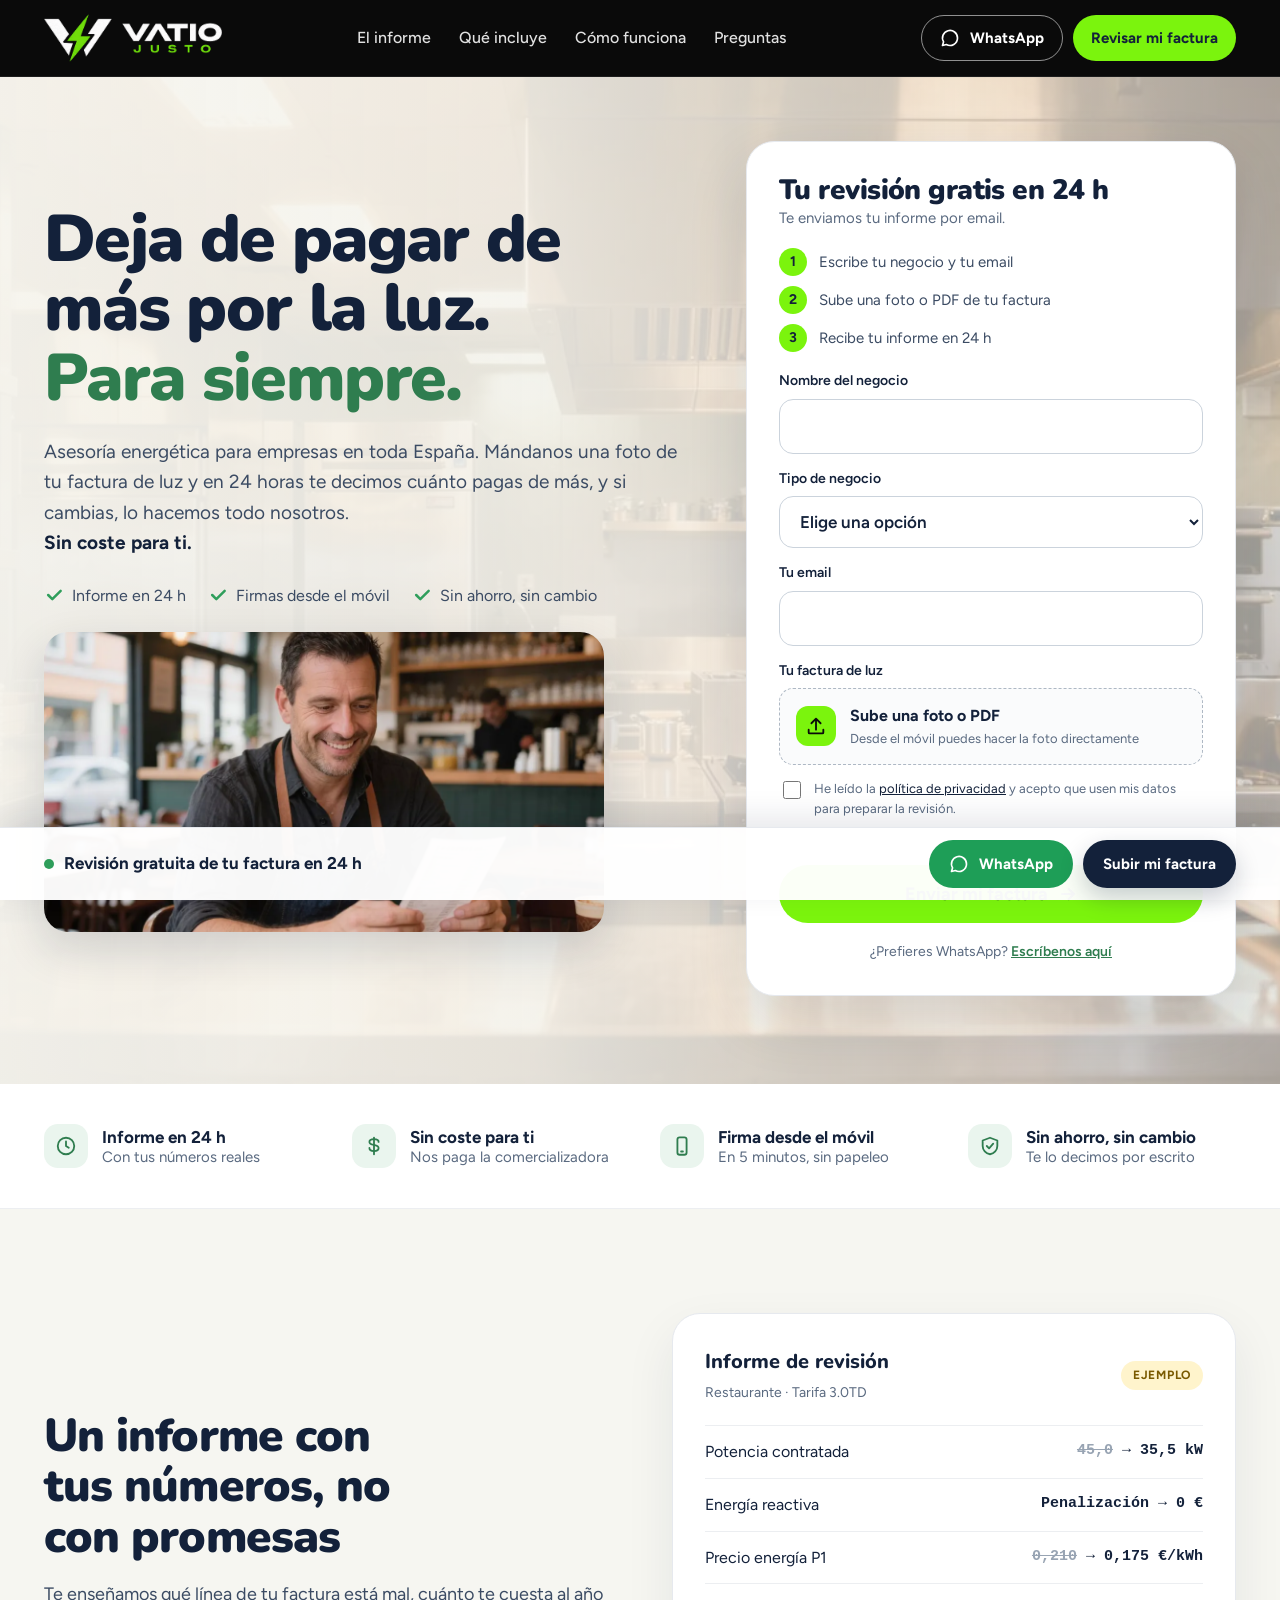
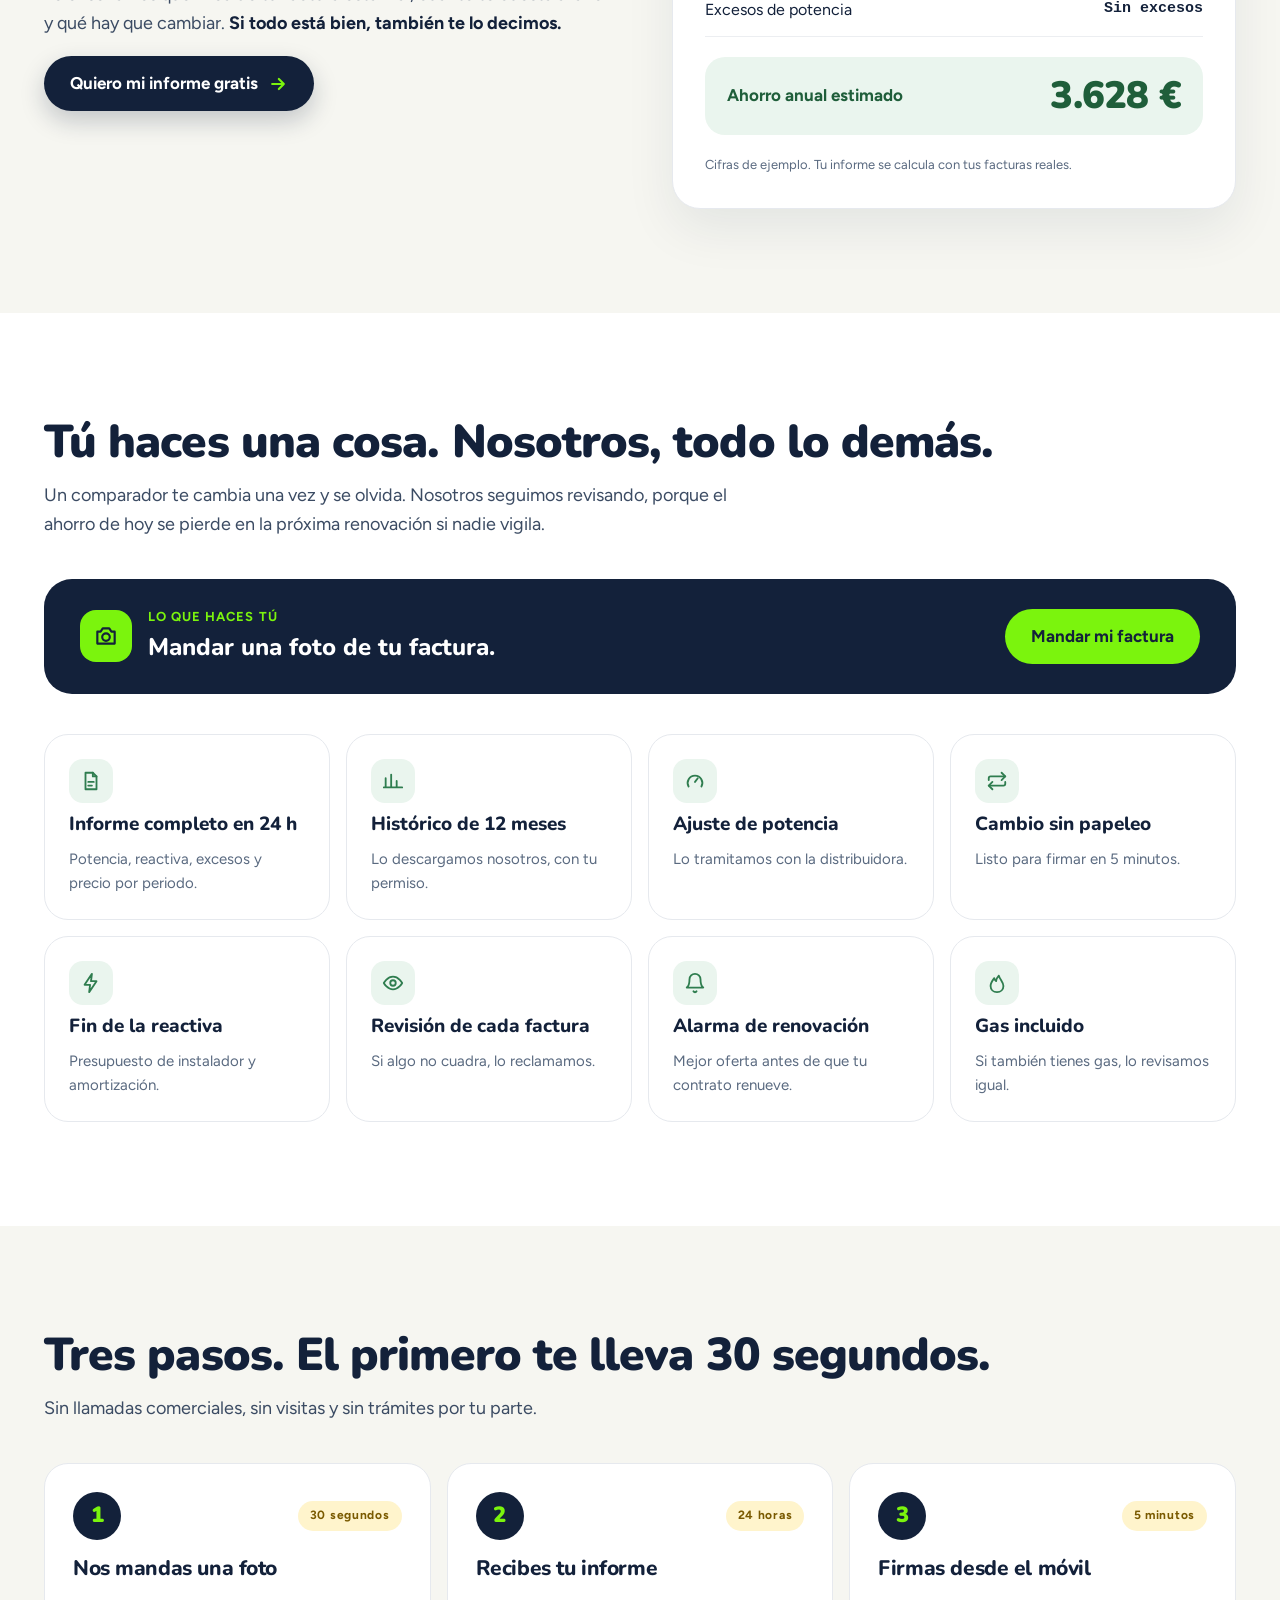
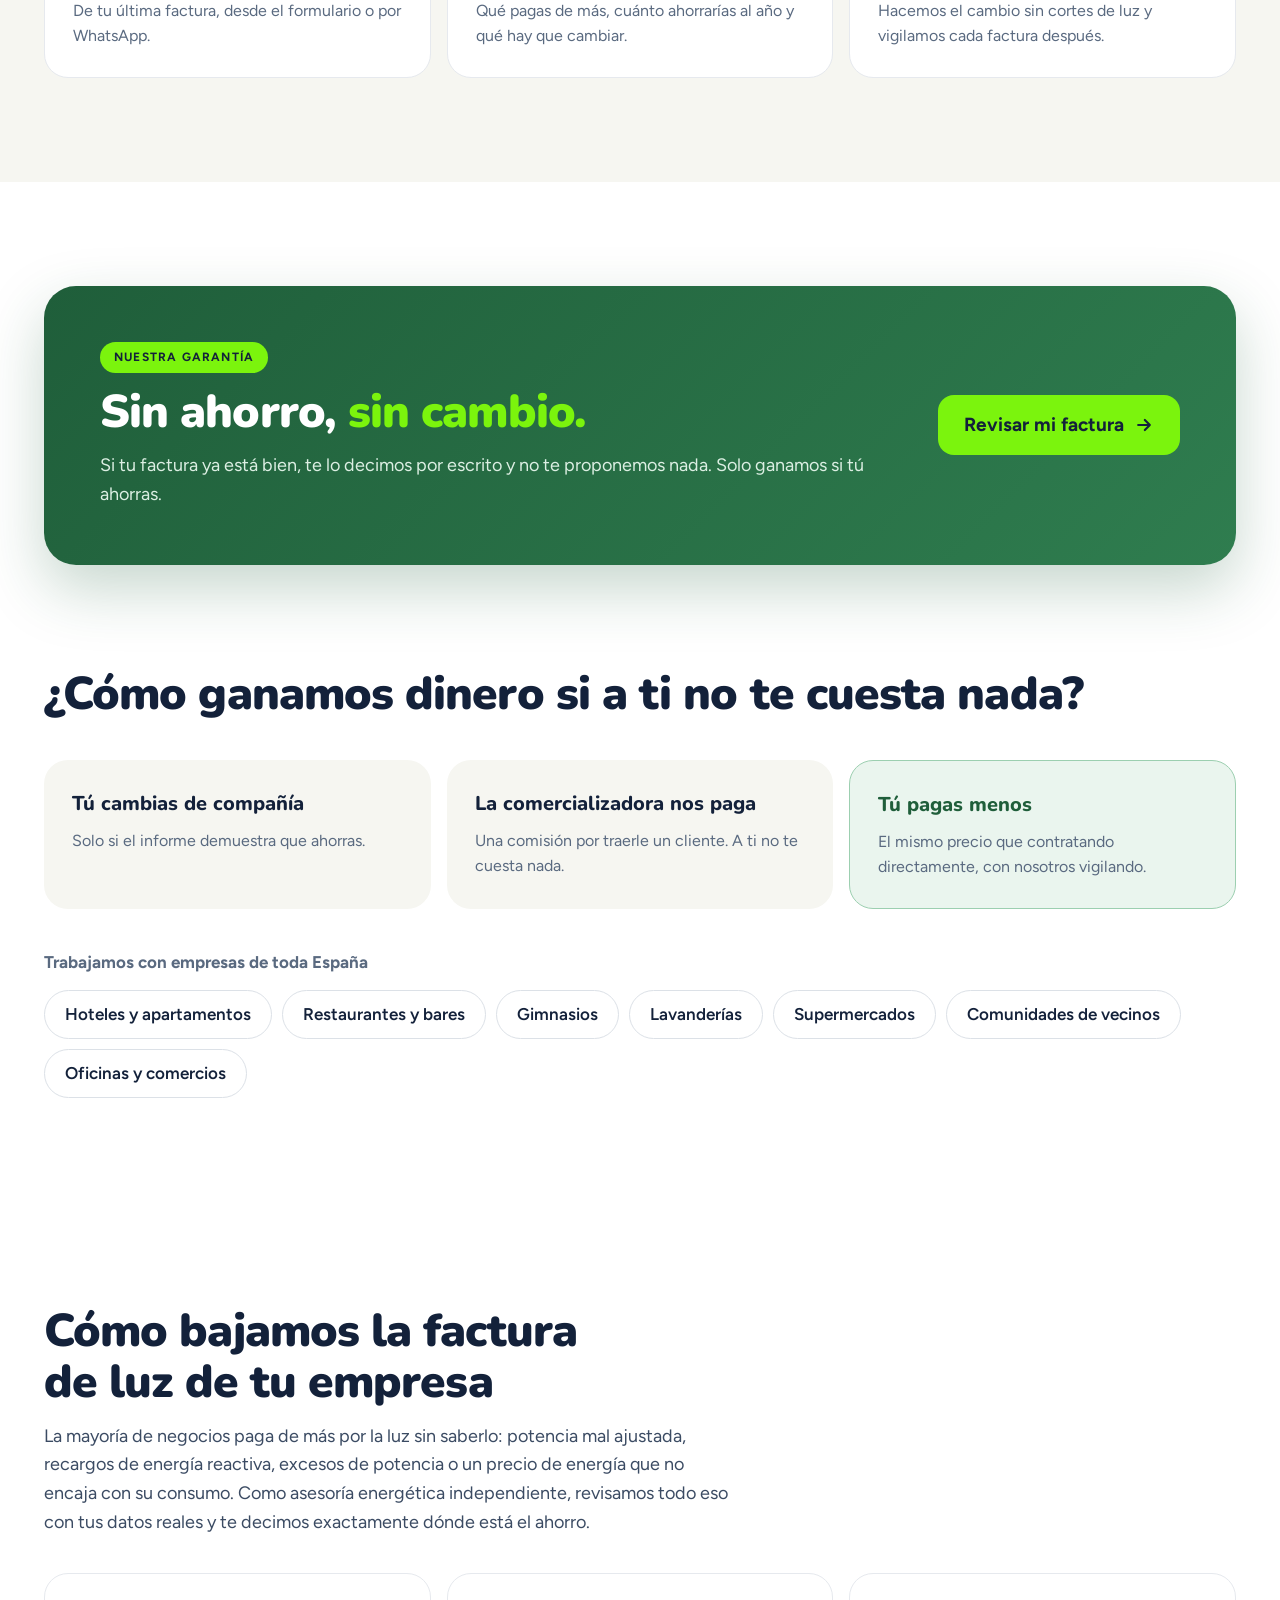
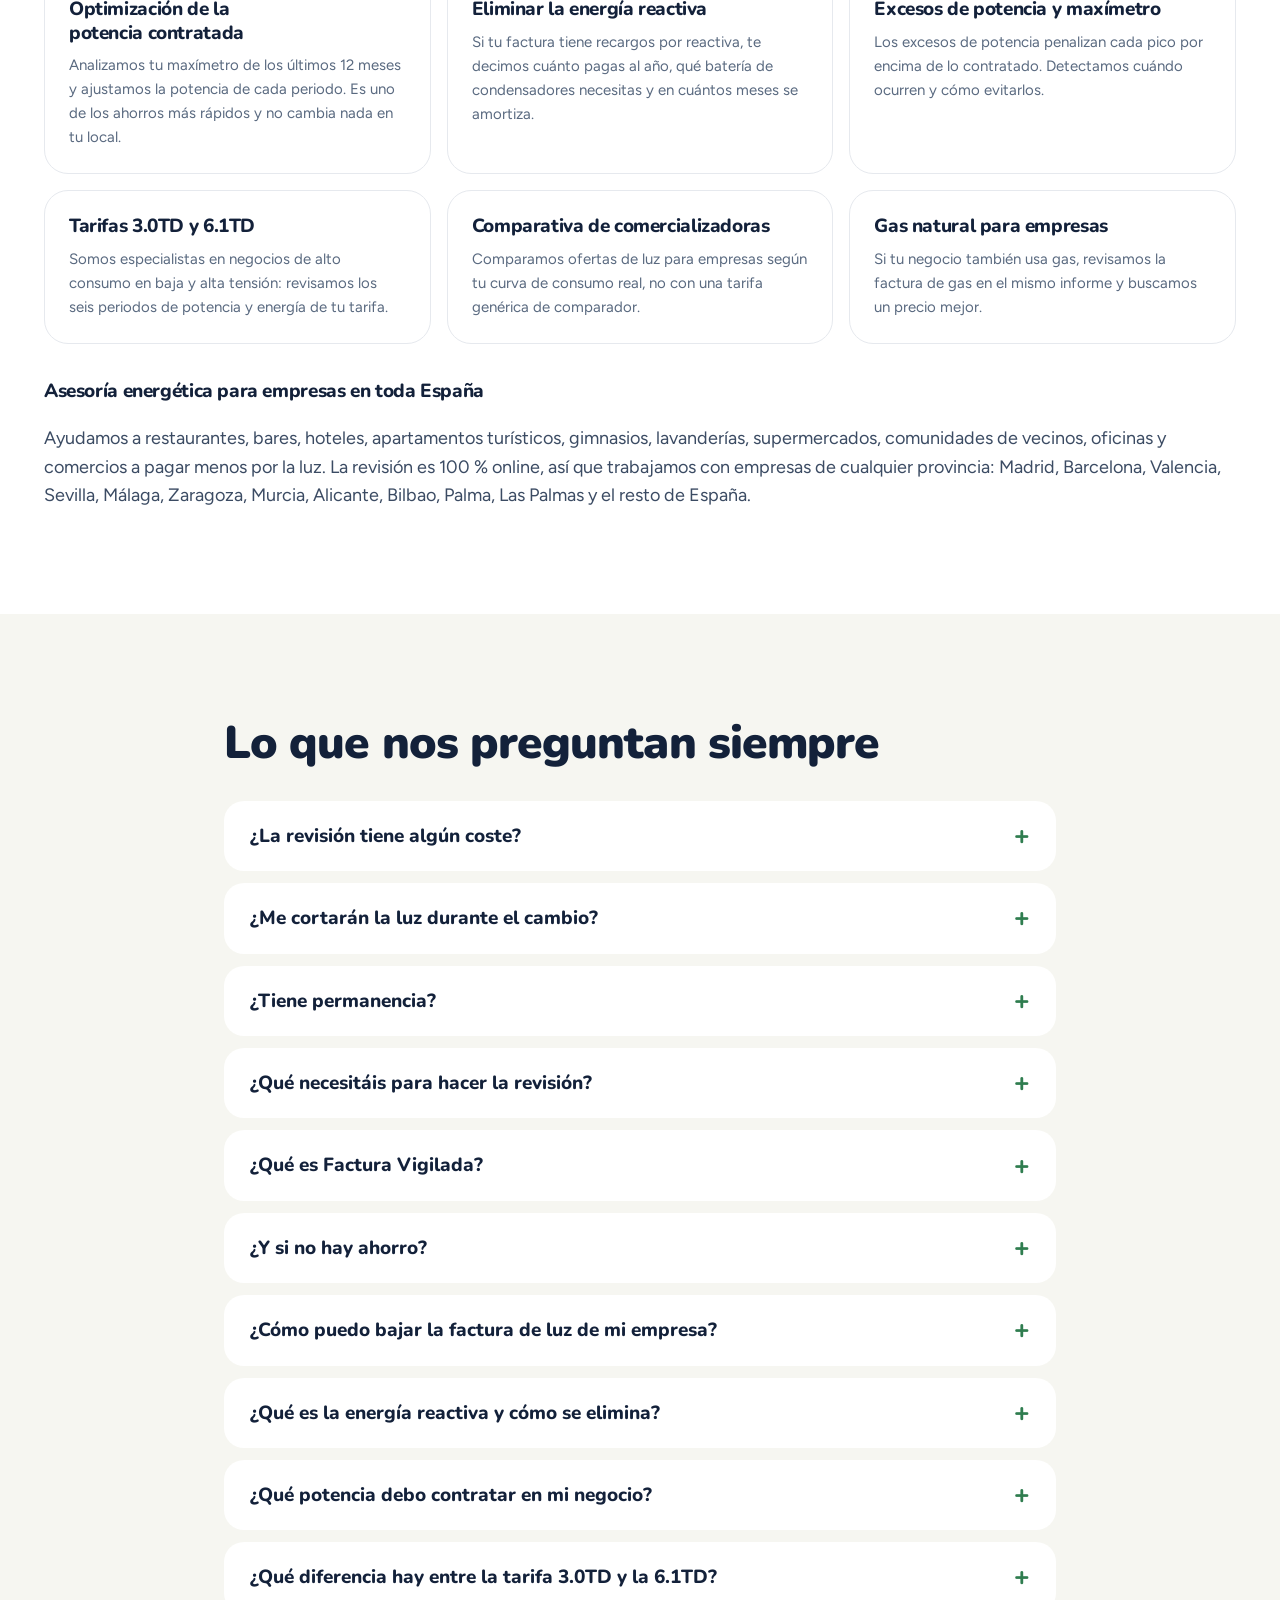
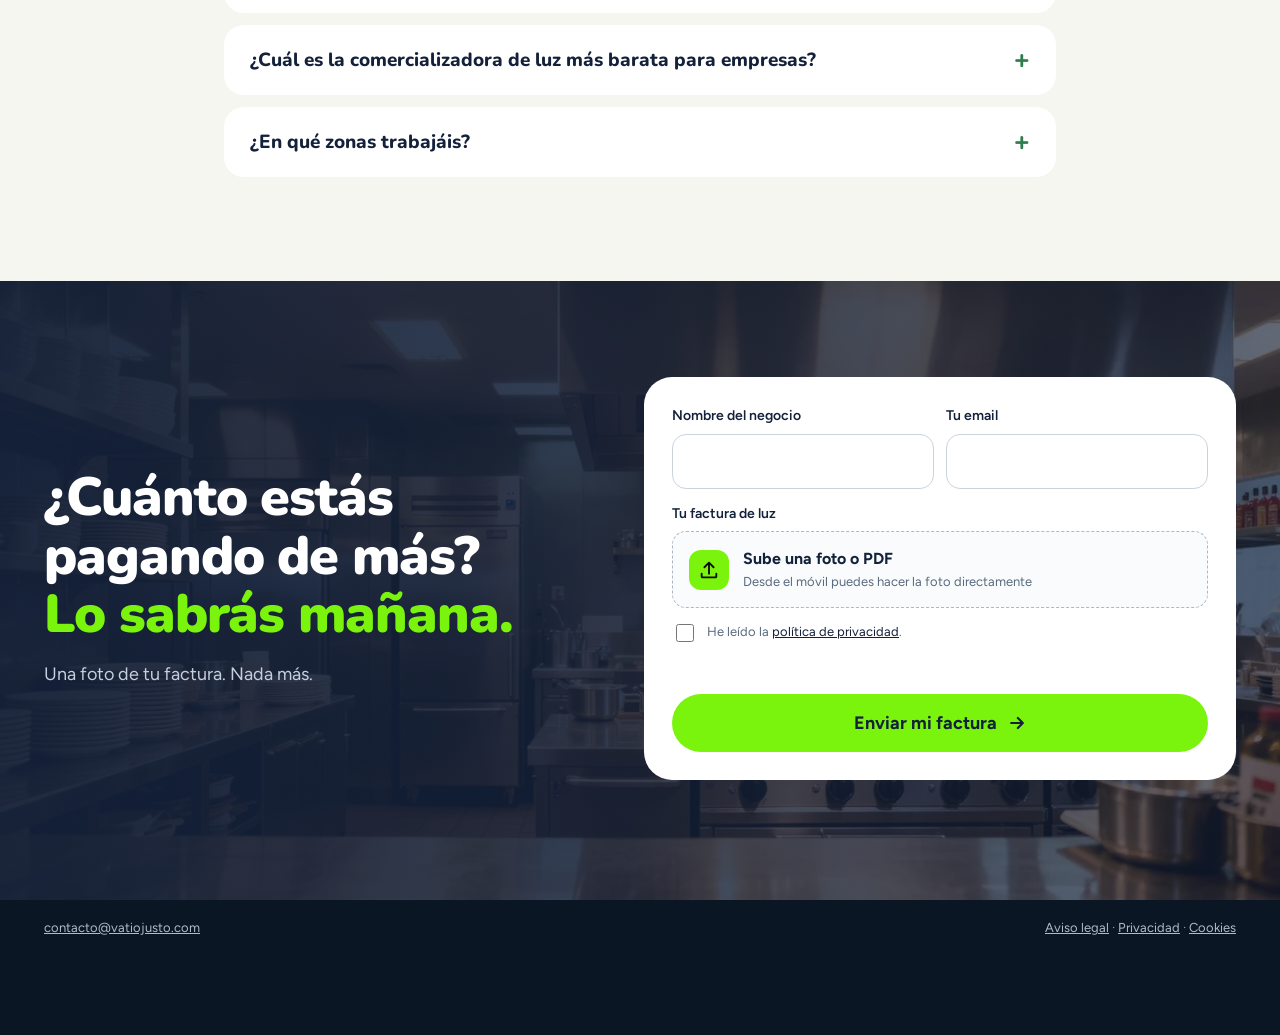
==== commit 3a7bf6fd: "Hero: commercial kitchen photo in the background with light overlay Co-Authored-By: Claude Opus 5.5 " ====
--- a/index.html
+++ b/index.html
@@ -21,7 +21,7 @@
 <link rel="apple-touch-icon" href="apple-touch-icon.png">
 <link rel="preload" href="fonts/nunito-latin-900-normal.woff2" as="font" type="font/woff2" crossorigin>
 <link rel="preload" href="fonts/figtree-latin-400-normal.woff2" as="font" type="font/woff2" crossorigin>
-<link rel="stylesheet" href="styles.css?v=3">
+<link rel="stylesheet" href="styles.css?v=4">
 <script type="application/ld+json">
 [{"@context": "https://schema.org", "@type": "ProfessionalService", "name": "Vatio Justo", "url": "https://vatiojusto.com/", "logo": "https://vatiojusto.com/img/icono-512.png", "image": "https://vatiojusto.com/img/dueno-factura.jpg", "email": "contacto@vatiojusto.com", "telephone": "+34663192105", "priceRange": "Gratis", "address": {"@type": "PostalAddress", "addressCountry": "ES"}, "areaServed": {"@type": "Country", "name": "España"}, "serviceType": ["Asesoría energética para empresas", "Revisión de facturas de luz", "Optimización de potencia", "Eliminación de energía reactiva", "Cambio de comercializadora de luz y gas"], "description": "Asesoría energética para empresas: revisión gratuita de facturas de luz y gas, optimización de potencia, eliminación de energía reactiva y cambio de comercializadora sin coste."}, {"@context": "https://schema.org", "@type": "FAQPage", "mainEntity": [{"@type": "Question", "name": "¿La revisión tiene algún coste?", "acceptedAnswer": {"@type": "Answer", "text": "No. Ni la revisión ni el cambio. Nos paga la comercializadora cuando decides cambiar."}}, {"@type": "Question", "name": "¿Me cortarán la luz durante el cambio?", "acceptedAnswer": {"@type": "Answer", "text": "No. La distribuidora y la instalación son las mismas. Solo cambia quién te factura."}}, {"@type": "Question", "name": "¿Tiene permanencia?", "acceptedAnswer": {"@type": "Answer", "text": "Depende de la oferta que elijas. Antes de firmar te indicamos por escrito si hay permanencia y en qué condiciones, para que decidas con toda la información."}}, {"@type": "Question", "name": "¿Qué necesitáis para hacer la revisión?", "acceptedAnswer": {"@type": "Answer", "text": "Una foto de tu última factura. Con tu autorización, descargamos nosotros los datos de tu maxímetro de los últimos 12 meses."}}, {"@type": "Question", "name": "¿Qué es Factura Vigilada?", "acceptedAnswer": {"@type": "Answer", "text": "Después del cambio seguimos revisando tus facturas. Si aparece un cargo raro, lo reclamamos. Y antes de que tu contrato se renueve, volvemos a buscarte la mejor oferta."}}, {"@type": "Question", "name": "¿Y si no hay ahorro?", "acceptedAnswer": {"@type": "Answer", "text": "Te lo decimos claramente y no te proponemos ningún cambio."}}, {"@type": "Question", "name": "¿Cómo puedo bajar la factura de luz de mi empresa?", "acceptedAnswer": {"@type": "Answer", "text": "Casi siempre hay tres palancas: ajustar la potencia contratada a lo que de verdad usas, eliminar los recargos por energía reactiva y excesos de potencia, y contratar un precio de energía mejor para tu perfil de consumo. En el informe gratuito te decimos cuánto ahorras con cada una."}}, {"@type": "Question", "name": "¿Qué es la energía reactiva y cómo se elimina?", "acceptedAnswer": {"@type": "Answer", "text": "Es un recargo que aparece en tarifas 3.0TD y 6.1TD cuando tu instalación tiene un factor de potencia bajo, algo habitual con motores, cámaras frigoríficas, aire acondicionado o lavadoras industriales. Se elimina instalando una batería de condensadores; te pasamos presupuesto de instalador y cuánto tardas en amortizarla."}}, {"@type": "Question", "name": "¿Qué potencia debo contratar en mi negocio?", "acceptedAnswer": {"@type": "Answer", "text": "La justa para tus picos reales, con un pequeño margen. Revisamos tu maxímetro de los últimos 12 meses y te proponemos la potencia de cada periodo para que no pagues de más ni te cobren excesos."}}, {"@type": "Question", "name": "¿Qué diferencia hay entre la tarifa 3.0TD y la 6.1TD?", "acceptedAnswer": {"@type": "Answer", "text": "La 3.0TD es para negocios en baja tensión con más de 15 kW contratados, como restaurantes, gimnasios o supermercados. La 6.1TD es para suministros en alta tensión, como hoteles o naves grandes. Las dos tienen seis periodos de potencia y energía, y en las dos hay mucho margen de ahorro."}}, {"@type": "Question", "name": "¿Cuál es la comercializadora de luz más barata para empresas?", "acceptedAnswer": {"@type": "Answer", "text": "Depende de tu curva de consumo: la más barata para un hotel no lo es para una lavandería. Por eso comparamos con tus datos reales en vez de darte una tarifa genérica."}}, {"@type": "Question", "name": "¿En qué zonas trabajáis?", "acceptedAnswer": {"@type": "Answer", "text": "En toda España. La revisión es online: nos mandas la factura por WhatsApp o email desde cualquier provincia y el cambio se firma desde el móvil."}}]}]
 </script>
@@ -297,6 +297,6 @@
   </div>
 </div>
 
-<script src="app.js?v=8" defer></script>
+<script src="app.js?v=9" defer></script>
 </body>
 </html>
--- a/styles.css
+++ b/styles.css
@@ -53,7 +53,8 @@
 .hdr-cta .btn{white-space:nowrap;min-height:44px;padding:10px 18px;font-size:15px}
 
 /* hero */
-.hero{background:linear-gradient(160deg,#EEF3F7 0%,#F6F4EC 100%)}
+.hero{background-color:#F3F2EC;background-image:linear-gradient(90deg,rgba(246,245,239,.97) 0%,rgba(246,245,239,.9) 42%,rgba(246,245,239,.62) 100%),url(img/cocina.webp);background-size:cover;background-position:center 40%}
+@media (max-width:760px){.hero{background-image:linear-gradient(180deg,rgba(246,245,239,.8),rgba(246,245,239,.93)),url(img/cocina.webp)}}
 .hero .wrap{display:flex;flex-wrap:wrap;gap:56px;align-items:center;padding-block:64px 88px}
 .hero-copy{flex:1 1 480px;min-width:0;display:flex;flex-direction:column;gap:24px}
 .hero h1{font-weight:900;font-size:clamp(40px,5.2vw,66px);line-height:1.05;letter-spacing:-.025em}
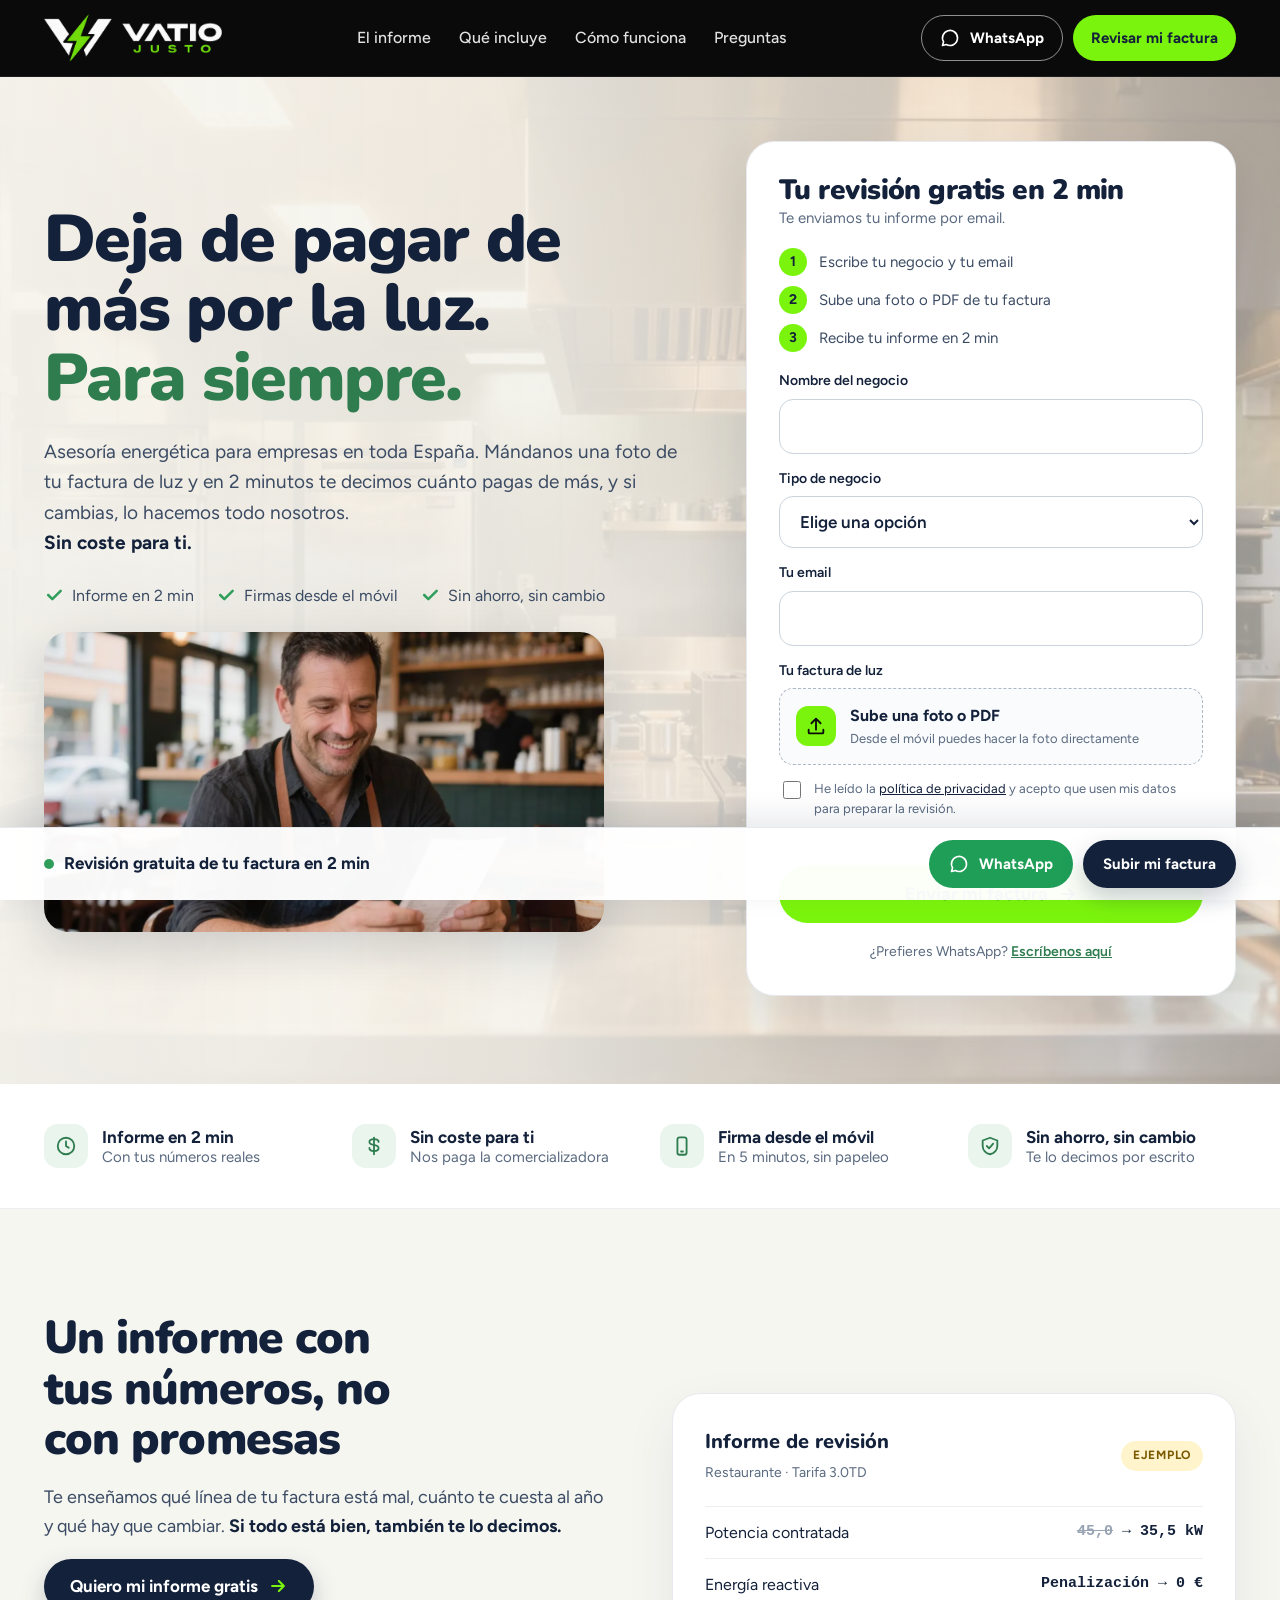
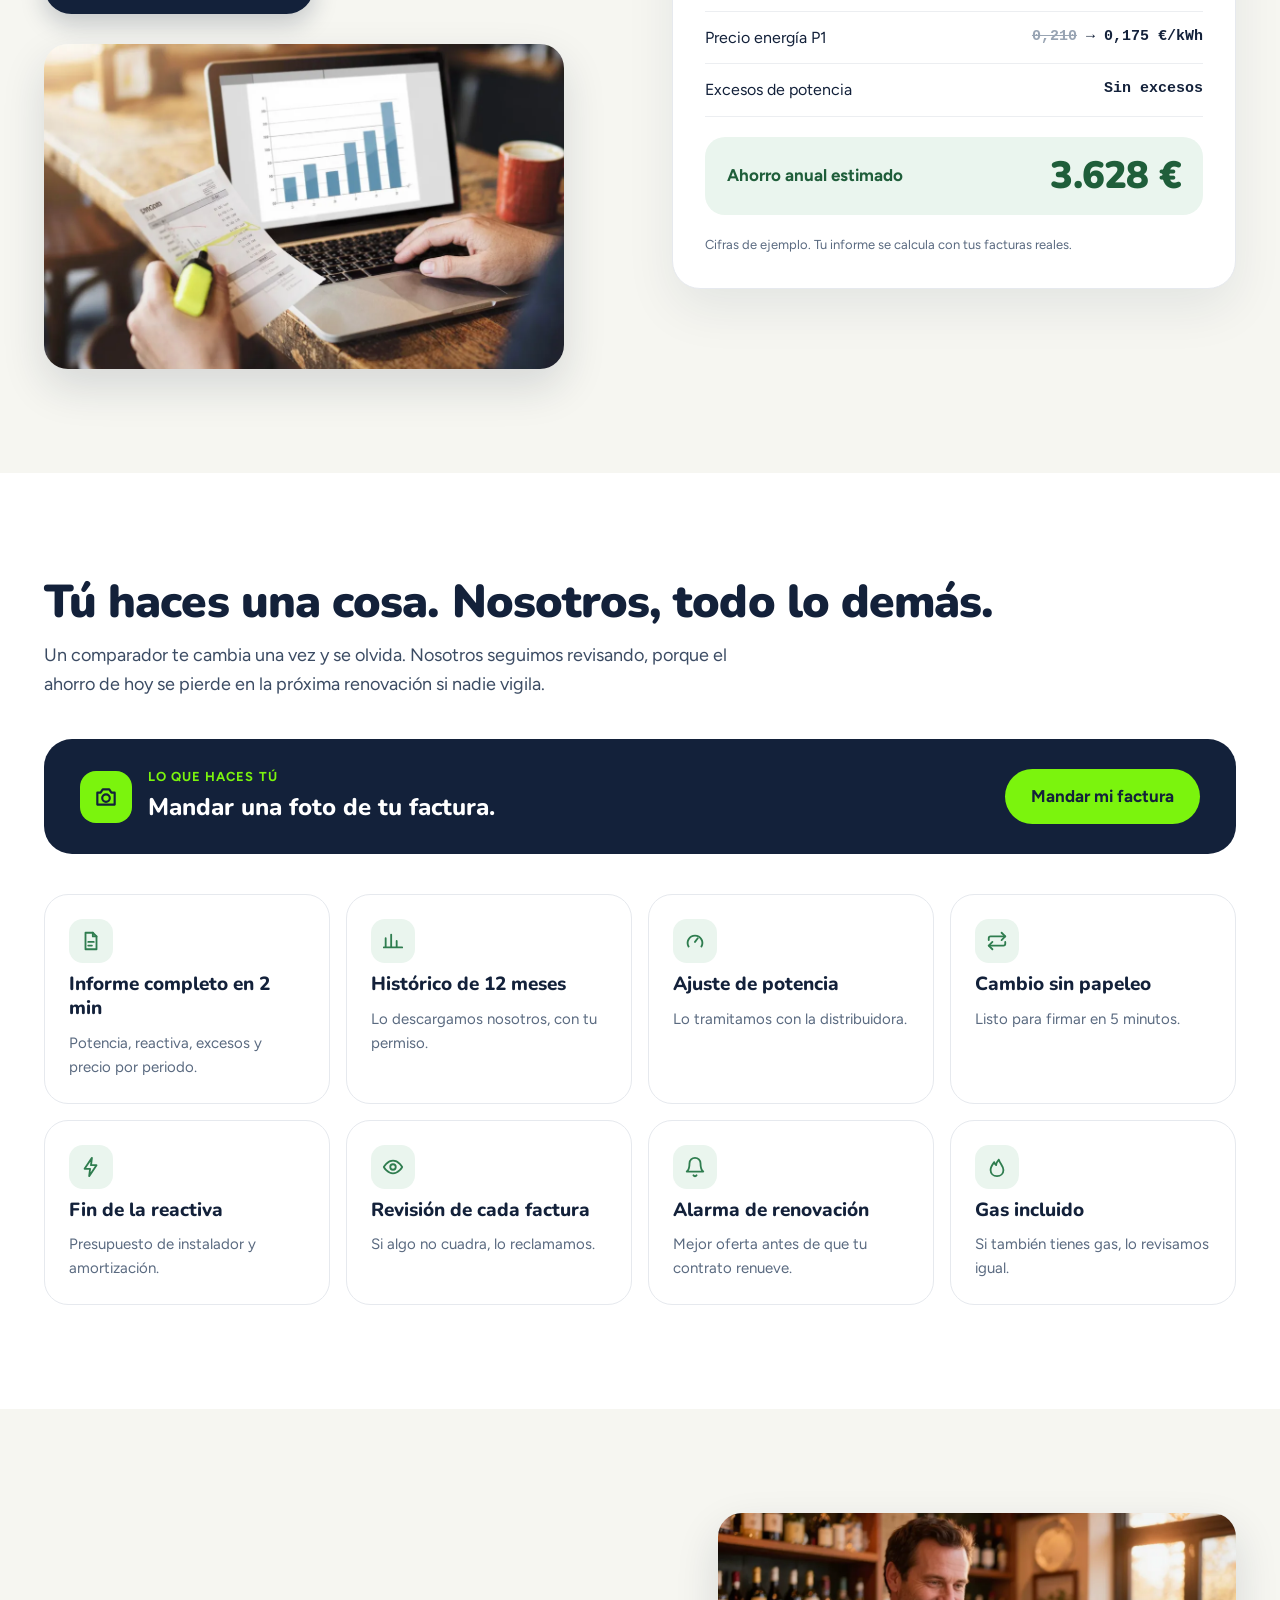
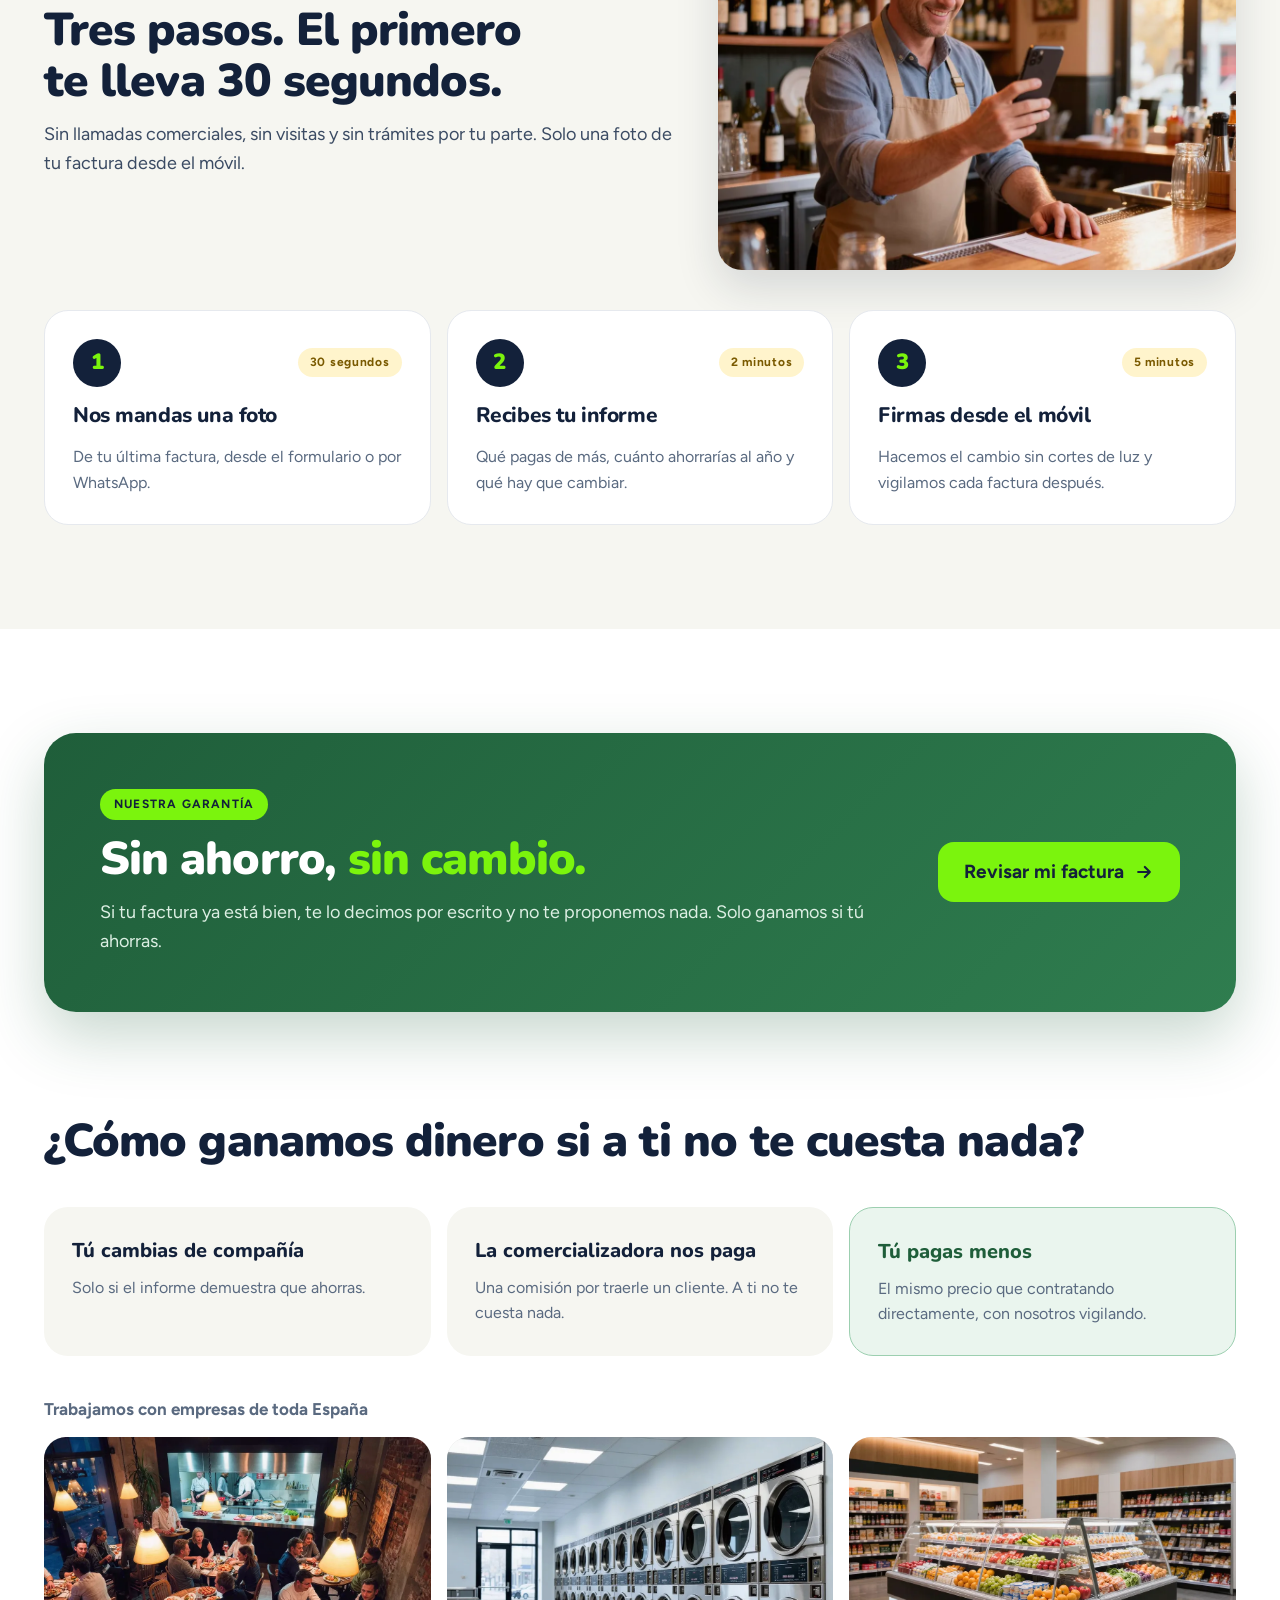
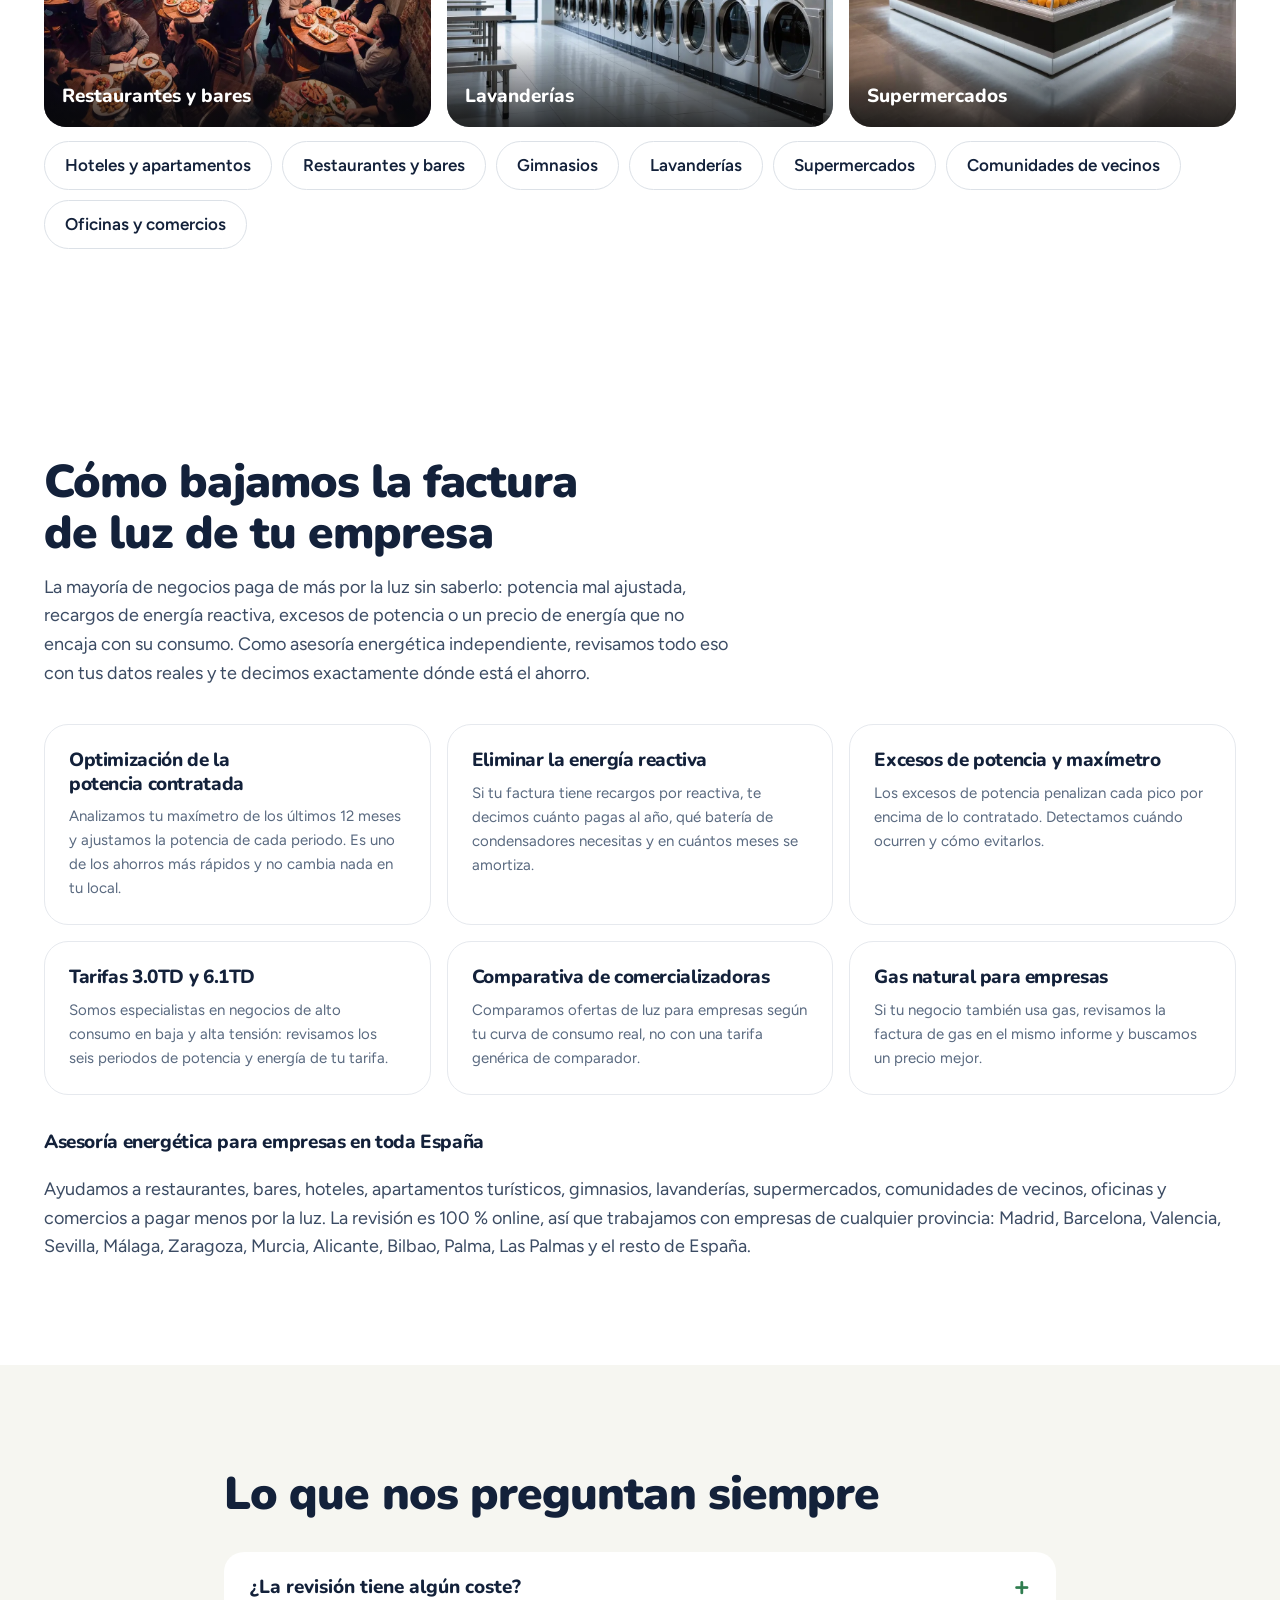
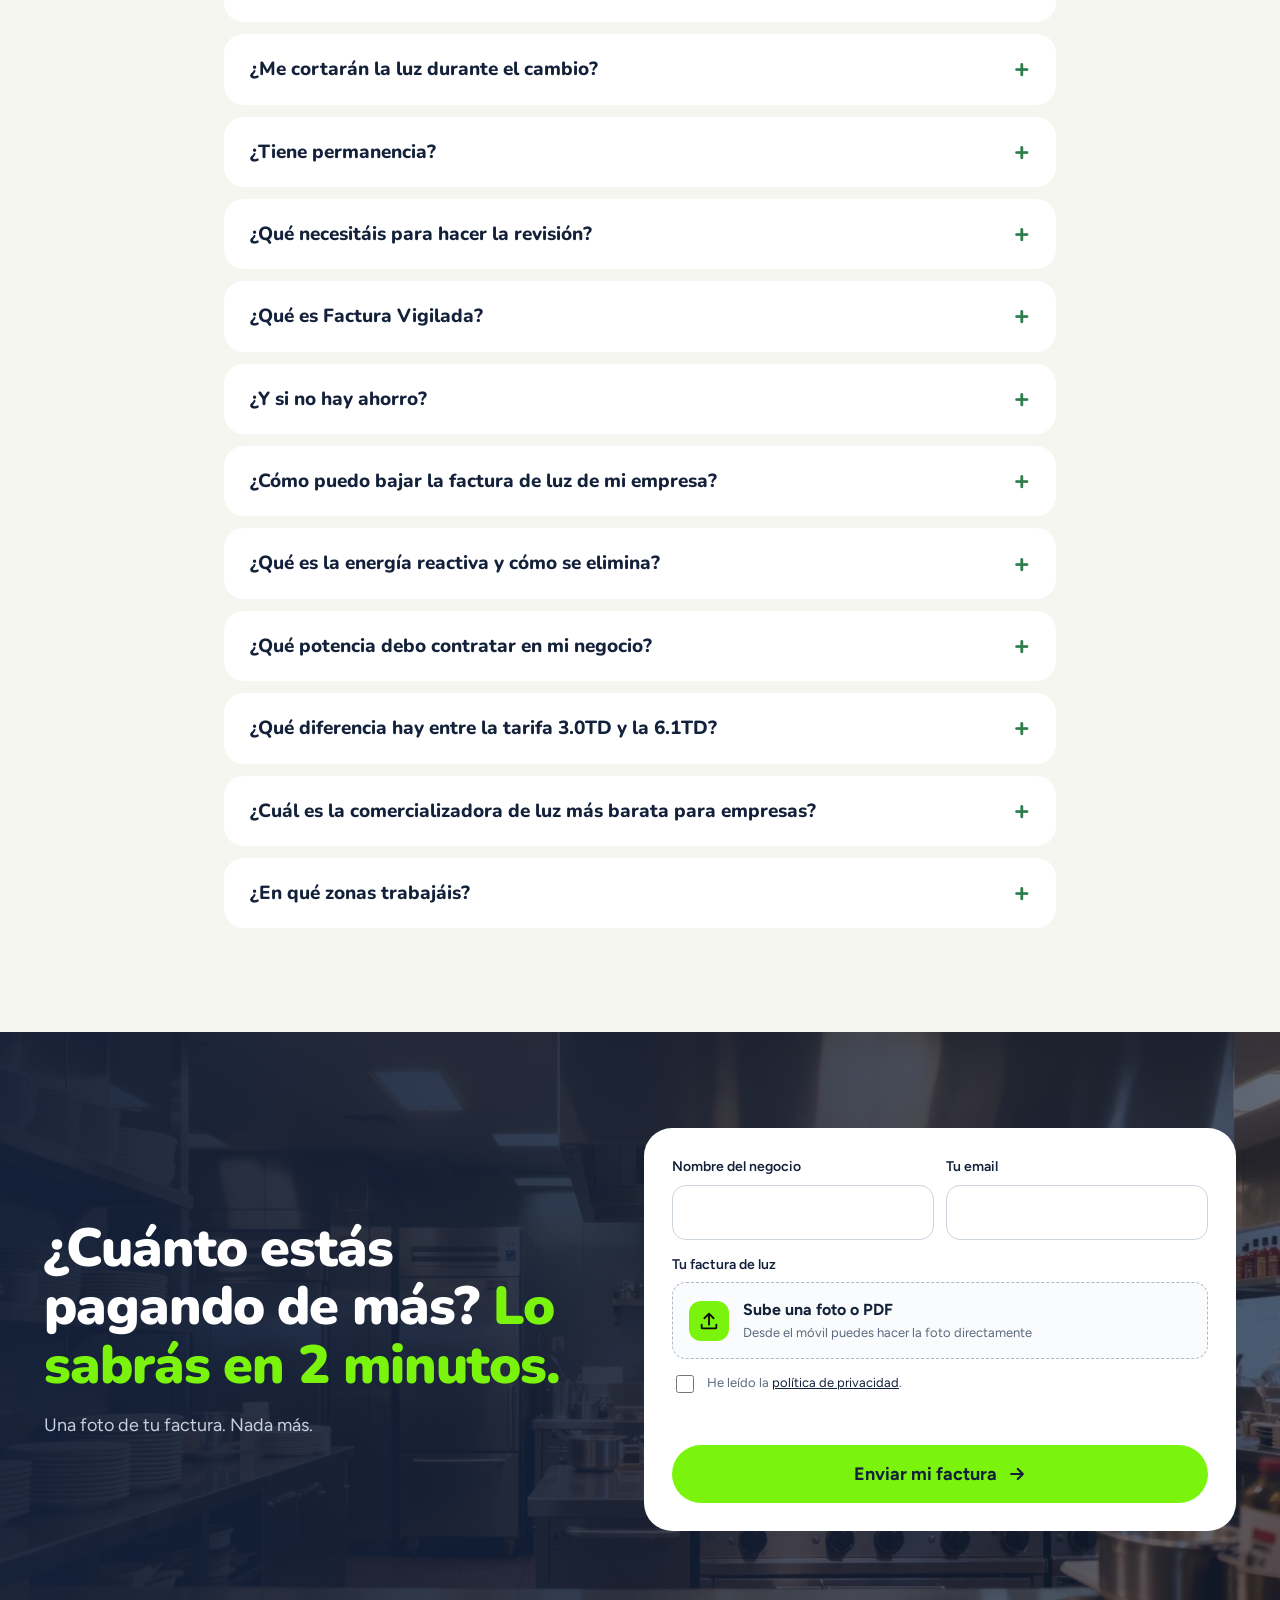
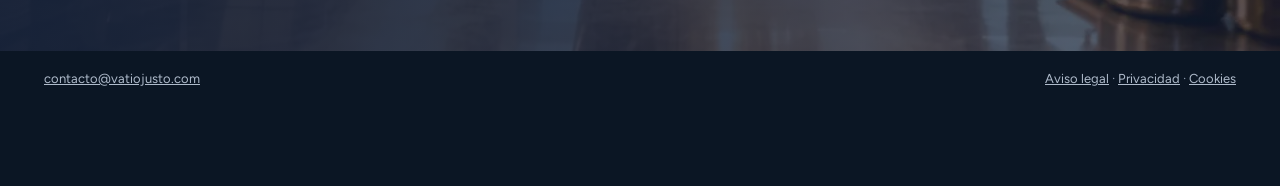
==== commit 3ace6d8e: "Add business photos (report, how it works, sectors); promise report in 2 minutes Co-Authored-By: Cla" ====
--- a/index.html
+++ b/index.html
@@ -4,14 +4,14 @@
 <meta charset="utf-8">
 <meta name="viewport" content="width=device-width, initial-scale=1, viewport-fit=cover">
 <title>Ahorro en la factura de luz para empresas | Asesoría energética en España · Vatio Justo</title>
-<meta name="description" content="Asesoría energética para empresas en toda España. Revisión gratuita de tu factura de luz y gas en 24 h: potencia, energía reactiva y tarifas 3.0TD y 6.1TD. Sin coste.">
+<meta name="description" content="Asesoría energética para empresas en toda España. Revisión gratuita de tu factura de luz y gas en 2 min: potencia, energía reactiva y tarifas 3.0TD y 6.1TD. Sin coste.">
 <meta name="robots" content="index,follow,max-image-preview:large">
 <link rel="canonical" href="https://vatiojusto.com/">
 <meta property="og:type" content="website">
 <meta property="og:title" content="Vatio Justo · Ahorro en la factura de luz para empresas">
 <meta property="og:locale" content="es_ES">
 <meta property="og:site_name" content="Vatio Justo">
-<meta property="og:description" content="Revisión gratuita de tu factura de luz en 24 h. Sin ahorro, sin cambio.">
+<meta property="og:description" content="Revisión gratuita de tu factura de luz en 2 min. Sin ahorro, sin cambio.">
 <meta property="og:url" content="https://vatiojusto.com/">
 <meta property="og:image" content="https://vatiojusto.com/img/dueno-factura.jpg">
 <meta name="twitter:card" content="summary_large_image">
@@ -21,7 +21,7 @@
 <link rel="apple-touch-icon" href="apple-touch-icon.png">
 <link rel="preload" href="fonts/nunito-latin-900-normal.woff2" as="font" type="font/woff2" crossorigin>
 <link rel="preload" href="fonts/figtree-latin-400-normal.woff2" as="font" type="font/woff2" crossorigin>
-<link rel="stylesheet" href="styles.css?v=4">
+<link rel="stylesheet" href="styles.css?v=5">
 <script type="application/ld+json">
 [{"@context": "https://schema.org", "@type": "ProfessionalService", "name": "Vatio Justo", "url": "https://vatiojusto.com/", "logo": "https://vatiojusto.com/img/icono-512.png", "image": "https://vatiojusto.com/img/dueno-factura.jpg", "email": "contacto@vatiojusto.com", "telephone": "+34663192105", "priceRange": "Gratis", "address": {"@type": "PostalAddress", "addressCountry": "ES"}, "areaServed": {"@type": "Country", "name": "España"}, "serviceType": ["Asesoría energética para empresas", "Revisión de facturas de luz", "Optimización de potencia", "Eliminación de energía reactiva", "Cambio de comercializadora de luz y gas"], "description": "Asesoría energética para empresas: revisión gratuita de facturas de luz y gas, optimización de potencia, eliminación de energía reactiva y cambio de comercializadora sin coste."}, {"@context": "https://schema.org", "@type": "FAQPage", "mainEntity": [{"@type": "Question", "name": "¿La revisión tiene algún coste?", "acceptedAnswer": {"@type": "Answer", "text": "No. Ni la revisión ni el cambio. Nos paga la comercializadora cuando decides cambiar."}}, {"@type": "Question", "name": "¿Me cortarán la luz durante el cambio?", "acceptedAnswer": {"@type": "Answer", "text": "No. La distribuidora y la instalación son las mismas. Solo cambia quién te factura."}}, {"@type": "Question", "name": "¿Tiene permanencia?", "acceptedAnswer": {"@type": "Answer", "text": "Depende de la oferta que elijas. Antes de firmar te indicamos por escrito si hay permanencia y en qué condiciones, para que decidas con toda la información."}}, {"@type": "Question", "name": "¿Qué necesitáis para hacer la revisión?", "acceptedAnswer": {"@type": "Answer", "text": "Una foto de tu última factura. Con tu autorización, descargamos nosotros los datos de tu maxímetro de los últimos 12 meses."}}, {"@type": "Question", "name": "¿Qué es Factura Vigilada?", "acceptedAnswer": {"@type": "Answer", "text": "Después del cambio seguimos revisando tus facturas. Si aparece un cargo raro, lo reclamamos. Y antes de que tu contrato se renueve, volvemos a buscarte la mejor oferta."}}, {"@type": "Question", "name": "¿Y si no hay ahorro?", "acceptedAnswer": {"@type": "Answer", "text": "Te lo decimos claramente y no te proponemos ningún cambio."}}, {"@type": "Question", "name": "¿Cómo puedo bajar la factura de luz de mi empresa?", "acceptedAnswer": {"@type": "Answer", "text": "Casi siempre hay tres palancas: ajustar la potencia contratada a lo que de verdad usas, eliminar los recargos por energía reactiva y excesos de potencia, y contratar un precio de energía mejor para tu perfil de consumo. En el informe gratuito te decimos cuánto ahorras con cada una."}}, {"@type": "Question", "name": "¿Qué es la energía reactiva y cómo se elimina?", "acceptedAnswer": {"@type": "Answer", "text": "Es un recargo que aparece en tarifas 3.0TD y 6.1TD cuando tu instalación tiene un factor de potencia bajo, algo habitual con motores, cámaras frigoríficas, aire acondicionado o lavadoras industriales. Se elimina instalando una batería de condensadores; te pasamos presupuesto de instalador y cuánto tardas en amortizarla."}}, {"@type": "Question", "name": "¿Qué potencia debo contratar en mi negocio?", "acceptedAnswer": {"@type": "Answer", "text": "La justa para tus picos reales, con un pequeño margen. Revisamos tu maxímetro de los últimos 12 meses y te proponemos la potencia de cada periodo para que no pagues de más ni te cobren excesos."}}, {"@type": "Question", "name": "¿Qué diferencia hay entre la tarifa 3.0TD y la 6.1TD?", "acceptedAnswer": {"@type": "Answer", "text": "La 3.0TD es para negocios en baja tensión con más de 15 kW contratados, como restaurantes, gimnasios o supermercados. La 6.1TD es para suministros en alta tensión, como hoteles o naves grandes. Las dos tienen seis periodos de potencia y energía, y en las dos hay mucho margen de ahorro."}}, {"@type": "Question", "name": "¿Cuál es la comercializadora de luz más barata para empresas?", "acceptedAnswer": {"@type": "Answer", "text": "Depende de tu curva de consumo: la más barata para un hotel no lo es para una lavandería. Por eso comparamos con tus datos reales en vez de darte una tarifa genérica."}}, {"@type": "Question", "name": "¿En qué zonas trabajáis?", "acceptedAnswer": {"@type": "Answer", "text": "En toda España. La revisión es online: nos mandas la factura por WhatsApp o email desde cualquier provincia y el cambio se firma desde el móvil."}}]}]
 </script>
@@ -55,9 +55,9 @@
   <div class="wrap">
     <div class="hero-copy">
       <h1>Deja de pagar de más por la luz. <em>Para siempre.</em></h1>
-      <p class="lead">Asesoría energética para empresas en toda España. Mándanos una foto de tu factura de luz y en 24 horas te decimos cuánto pagas de más, y si cambias, lo hacemos todo nosotros.<br><strong style="color:var(--ink)">Sin coste para ti.</strong></p>
+      <p class="lead">Asesoría energética para empresas en toda España. Mándanos una foto de tu factura de luz y en 2 minutos te decimos cuánto pagas de más, y si cambias, lo hacemos todo nosotros.<br><strong style="color:var(--ink)">Sin coste para ti.</strong></p>
       <ul class="points">
-        <li><svg class="ico" aria-hidden="true"><use href="#i-check"/></svg>Informe en 24 h</li>
+        <li><svg class="ico" aria-hidden="true"><use href="#i-check"/></svg>Informe en 2 min</li>
         <li><svg class="ico" aria-hidden="true"><use href="#i-check"/></svg>Firmas desde el móvil</li>
         <li><svg class="ico" aria-hidden="true"><use href="#i-check"/></svg>Sin ahorro, sin cambio</li>
       </ul>
@@ -69,13 +69,13 @@
 
     <div class="card-form" id="revision">
       <div>
-        <h2>Tu revisión gratis en 24 h</h2>
+        <h2>Tu revisión gratis en 2 min</h2>
         <p class="sub">Te enviamos tu informe por email.</p>
       </div>
       <ol class="how-mini">
         <li><span class="n">1</span>Escribe tu negocio y tu email</li>
         <li><span class="n">2</span>Sube una foto o PDF de tu factura</li>
-        <li><span class="n">3</span>Recibe tu informe en 24 h</li>
+        <li><span class="n">3</span>Recibe tu informe en 2 min</li>
       </ol>
       <form class="js-lead" action="https://formsubmit.co/contacto@vatiojusto.com" method="POST" enctype="multipart/form-data" target="lead-sink" novalidate><input type="hidden" name="_subject" value="Nueva factura recibida"><input type="hidden" name="_template" value="table"><input type="hidden" name="_captcha" value="false"><input type="hidden" name="_next" value="https://vatiojusto.com/gracias.html">
         <div style="display:flex;flex-direction:column;gap:14px">
@@ -110,7 +110,7 @@
 
 <section class="trust" aria-label="Ventajas">
   <div class="wrap">
-    <div class="trust-item"><span class="tile"><svg viewBox="0 0 24 24" fill="none" stroke-width="2" stroke-linecap="round" stroke-linejoin="round"><circle cx="12" cy="12" r="9"/><path d="M12 7v5l3 2"/></svg></span><div><strong>Informe en 24 h</strong><span>Con tus números reales</span></div></div>
+    <div class="trust-item"><span class="tile"><svg viewBox="0 0 24 24" fill="none" stroke-width="2" stroke-linecap="round" stroke-linejoin="round"><circle cx="12" cy="12" r="9"/><path d="M12 7v5l3 2"/></svg></span><div><strong>Informe en 2 min</strong><span>Con tus números reales</span></div></div>
     <div class="trust-item"><span class="tile"><svg viewBox="0 0 24 24" fill="none" stroke-width="2" stroke-linecap="round" stroke-linejoin="round"><path d="M12 3v18"/><path d="M17 7.5c0-1.9-2.2-3-5-3s-5 1.1-5 3 2 2.7 5 3.3 5 1.4 5 3.4-2.2 3.3-5 3.3-5-1.3-5-3.3"/></svg></span><div><strong>Sin coste para ti</strong><span>Nos paga la comercializadora</span></div></div>
     <div class="trust-item"><span class="tile"><svg viewBox="0 0 24 24" fill="none" stroke-width="2" stroke-linecap="round" stroke-linejoin="round"><rect x="7" y="2.5" width="10" height="19" rx="2.5"/><path d="M11 18h2"/></svg></span><div><strong>Firma desde el móvil</strong><span>En 5 minutos, sin papeleo</span></div></div>
     <div class="trust-item"><span class="tile"><svg viewBox="0 0 24 24" fill="none" stroke-width="2" stroke-linecap="round" stroke-linejoin="round"><path d="M12 3 4 6v6c0 4.5 3.4 8.3 8 9 4.6-.7 8-4.5 8-9V6l-8-3Z"/><path d="m8.5 12 2.5 2.5 4.5-5"/></svg></span><div><strong>Sin ahorro, sin cambio</strong><span>Te lo decimos por escrito</span></div></div>
@@ -123,6 +123,7 @@
       <h2 class="h2">Un informe con tus números, no con promesas</h2>
       <p class="lead">Te enseñamos qué línea de tu factura está mal, cuánto te cuesta al año y qué hay que cambiar. <strong style="color:var(--ink)">Si todo está bien, también te lo decimos.</strong></p>
       <a class="btn btn-dark" href="#revision" style="align-self:flex-start">Quiero mi informe gratis<svg class="ico" aria-hidden="true" style="color:var(--volt)"><use href="#i-arrow"/></svg></a>
+      <picture><source srcset="img/factura-portatil.webp" type="image/webp"><img class="sec-img" src="img/factura-portatil.jpg" width="1100" height="829" loading="lazy" alt="Revisión de una factura de luz de empresa junto a un portátil con el gráfico de costes"></picture>
     </div>
     <div class="report">
       <div class="report-head"><div><b>Informe de revisión</b><small>Restaurante · Tarifa 3.0TD</small></div><span class="pill">EJEMPLO</span></div>
@@ -149,7 +150,7 @@
       <a class="btn btn-volt" href="#revision">Mandar mi factura</a>
     </div>
     <div class="grid">
-      <div class="feat"><span class="tile"><svg viewBox="0 0 24 24" fill="none" stroke-width="2" stroke-linecap="round" stroke-linejoin="round"><path d="M14 3H6v18h12V7z"/><path d="M14 3v4h4"/><path d="M9 13h6M9 17h4"/></svg></span><b>Informe completo en 24 h</b><span>Potencia, reactiva, excesos y precio por periodo.</span></div>
+      <div class="feat"><span class="tile"><svg viewBox="0 0 24 24" fill="none" stroke-width="2" stroke-linecap="round" stroke-linejoin="round"><path d="M14 3H6v18h12V7z"/><path d="M14 3v4h4"/><path d="M9 13h6M9 17h4"/></svg></span><b>Informe completo en 2 min</b><span>Potencia, reactiva, excesos y precio por periodo.</span></div>
       <div class="feat"><span class="tile"><svg viewBox="0 0 24 24" fill="none" stroke-width="2" stroke-linecap="round" stroke-linejoin="round"><path d="M4 19V9M10 19V5M16 19v-7M22 19H2"/></svg></span><b>Histórico de 12 meses</b><span>Lo descargamos nosotros, con tu permiso.</span></div>
       <div class="feat"><span class="tile"><svg viewBox="0 0 24 24" fill="none" stroke-width="2" stroke-linecap="round" stroke-linejoin="round"><path d="M5 18a8 8 0 1 1 14 0"/><path d="m12 13 3-4"/></svg></span><b>Ajuste de potencia</b><span>Lo tramitamos con la distribuidora.</span></div>
       <div class="feat"><span class="tile"><svg viewBox="0 0 24 24" fill="none" stroke-width="2" stroke-linecap="round" stroke-linejoin="round"><path d="M17 3l4 4-4 4"/><path d="M3 11V9a2 2 0 0 1 2-2h16"/><path d="M7 21l-4-4 4-4"/><path d="M21 13v2a2 2 0 0 1-2 2H3"/></svg></span><b>Cambio sin papeleo</b><span>Listo para firmar en 5 minutos.</span></div>
@@ -163,13 +164,16 @@
 
 <section class="paper sec" id="como">
   <div class="wrap stack" style="gap:40px">
-    <div class="stack" style="gap:14px">
-      <h2 class="h2">Tres pasos. El primero te lleva 30 segundos.</h2>
-      <p class="lead">Sin llamadas comerciales, sin visitas y sin trámites por tu parte.</p>
+    <div class="split-img">
+      <div class="stack" style="gap:14px">
+        <h2 class="h2">Tres pasos. El primero te lleva 30 segundos.</h2>
+        <p class="lead">Sin llamadas comerciales, sin visitas y sin trámites por tu parte. Solo una foto de tu factura desde el móvil.</p>
+      </div>
+      <picture><source srcset="img/dueno-movil.webp" type="image/webp"><img class="sec-img" src="img/dueno-movil.jpg" width="1100" height="829" loading="lazy" alt="Dueño de un bar enviando la foto de su factura de luz desde el móvil"></picture>
     </div>
     <ol class="steps">
       <li class="step"><div class="step-top"><span class="step-n">1</span><span class="pill">30 segundos</span></div><h3>Nos mandas una foto</h3><p>De tu última factura, desde el formulario o por WhatsApp.</p></li>
-      <li class="step"><div class="step-top"><span class="step-n">2</span><span class="pill">24 horas</span></div><h3>Recibes tu informe</h3><p>Qué pagas de más, cuánto ahorrarías al año y qué hay que cambiar.</p></li>
+      <li class="step"><div class="step-top"><span class="step-n">2</span><span class="pill">2 minutos</span></div><h3>Recibes tu informe</h3><p>Qué pagas de más, cuánto ahorrarías al año y qué hay que cambiar.</p></li>
       <li class="step"><div class="step-top"><span class="step-n">3</span><span class="pill">5 minutos</span></div><h3>Firmas desde el móvil</h3><p>Hacemos el cambio sin cortes de luz y vigilamos cada factura después.</p></li>
     </ol>
   </div>
@@ -198,6 +202,11 @@
     </div>
     <div class="stack" style="gap:14px">
       <strong style="color:var(--muted)">Trabajamos con empresas de toda España</strong>
+      <div class="sectors">
+        <figure><picture><source srcset="img/restaurante.webp" type="image/webp"><img class="" src="img/restaurante.jpg" width="1100" height="829" loading="lazy" alt="Restaurante lleno con cocina abierta, un negocio de alto consumo eléctrico"></picture><figcaption>Restaurantes y bares</figcaption></figure>
+        <figure><picture><source srcset="img/lavanderia.webp" type="image/webp"><img class="" src="img/lavanderia.jpg" width="1100" height="829" loading="lazy" alt="Lavandería autoservicio con lavadoras y secadoras industriales"></picture><figcaption>Lavanderías</figcaption></figure>
+        <figure><picture><source srcset="img/supermercado.webp" type="image/webp"><img class="" src="img/supermercado.jpg" width="1100" height="829" loading="lazy" alt="Supermercado con vitrinas refrigeradas abiertas"></picture><figcaption>Supermercados</figcaption></figure>
+      </div>
       <ul class="chips"><li>Hoteles y apartamentos</li><li>Restaurantes y bares</li><li>Gimnasios</li><li>Lavanderías</li><li>Supermercados</li><li>Comunidades de vecinos</li><li>Oficinas y comercios</li></ul>
     </div>
   </div>
@@ -247,7 +256,7 @@
 <section class="final" id="final">
   <div class="wrap">
     <div class="copy">
-      <h2>¿Cuánto estás pagando de más? <span>Lo sabrás mañana.</span></h2>
+      <h2>¿Cuánto estás pagando de más? <span>Lo sabrás en 2 minutos.</span></h2>
       <p>Una foto de tu factura. Nada más.</p>
     </div>
     <form class="js-lead" action="https://formsubmit.co/contacto@vatiojusto.com" method="POST" enctype="multipart/form-data" target="lead-sink" novalidate><input type="hidden" name="_subject" value="Nueva factura recibida"><input type="hidden" name="_template" value="table"><input type="hidden" name="_captcha" value="false"><input type="hidden" name="_next" value="https://vatiojusto.com/gracias.html">
@@ -279,7 +288,7 @@
 
 <div class="sticky" role="region" aria-label="Contacto rápido">
   <div class="wrap">
-    <span class="sticky-text"><span class="dot"></span>Revisión gratuita de tu factura en 24 h</span>
+    <span class="sticky-text"><span class="dot"></span>Revisión gratuita de tu factura en 2 min</span>
     <div class="sticky-btns">
       <a class="btn btn-wa js-wa" href="https://wa.me/34663192105"><svg class="ico" aria-hidden="true"><use href="#i-wa"/></svg>WhatsApp</a>
       <a class="btn btn-dark" href="#revision">Subir mi factura</a>
@@ -292,11 +301,11 @@
   <div class="modal-card">
     <span class="modal-ico" aria-hidden="true"><svg viewBox="0 0 24 24"><path d="m5 12 5 5L20 7" fill="none" stroke="currentColor" stroke-width="3" stroke-linecap="round" stroke-linejoin="round"/></svg></span>
     <h2 id="lead-ok-t">¡Factura recibida!</h2>
-    <p class="js-ok-msg">La revisamos y te enviamos tu informe por email en menos de 24 horas.</p>
+    <p class="js-ok-msg">La revisamos y te enviamos tu informe por email en menos de 2 minutos.</p>
     <button class="btn btn-dark js-ok-close" type="button">Perfecto</button>
   </div>
 </div>
 
-<script src="app.js?v=9" defer></script>
+<script src="app.js?v=10" defer></script>
 </body>
 </html>
--- a/styles.css
+++ b/styles.css
@@ -243,3 +243,15 @@
 .modal-card .btn{width:100%;margin-top:8px}
 .modal-ico{width:64px;height:64px;border-radius:50%;background:var(--volt);color:#0A0A0A;display:inline-flex;align-items:center;justify-content:center}
 .modal-ico svg{width:34px;height:34px}
+
+/* content photos */
+.sec-img{display:block;width:100%;height:auto;aspect-ratio:4/3;object-fit:cover;border-radius:24px;box-shadow:0 18px 44px rgba(19,33,58,.14)}
+#informe .sec-img{max-width:520px;aspect-ratio:16/10;margin-top:12px}
+.split-img{display:grid;grid-template-columns:minmax(0,1.1fr) minmax(0,.9fr);gap:40px;align-items:center}
+.split-img .sec-img{aspect-ratio:16/11}
+.sectors{display:grid;grid-template-columns:repeat(3,minmax(0,1fr));gap:16px}
+.sectors figure{position:relative;margin:0;border-radius:22px;overflow:hidden;aspect-ratio:4/3;background:#ddd}
+.sectors img{width:100%;height:100%;object-fit:cover;display:block;transition:transform .4s ease}
+.sectors figure:hover img{transform:scale(1.04)}
+.sectors figcaption{position:absolute;left:0;right:0;bottom:0;padding:40px 18px 16px;background:linear-gradient(180deg,rgba(10,10,10,0),rgba(10,10,10,.78));color:#fff;font-family:var(--display);font-weight:800;font-size:19px}
+@media (max-width:760px){.split-img{grid-template-columns:1fr;gap:24px}.sectors{grid-template-columns:1fr}.sectors figure{aspect-ratio:16/9}}
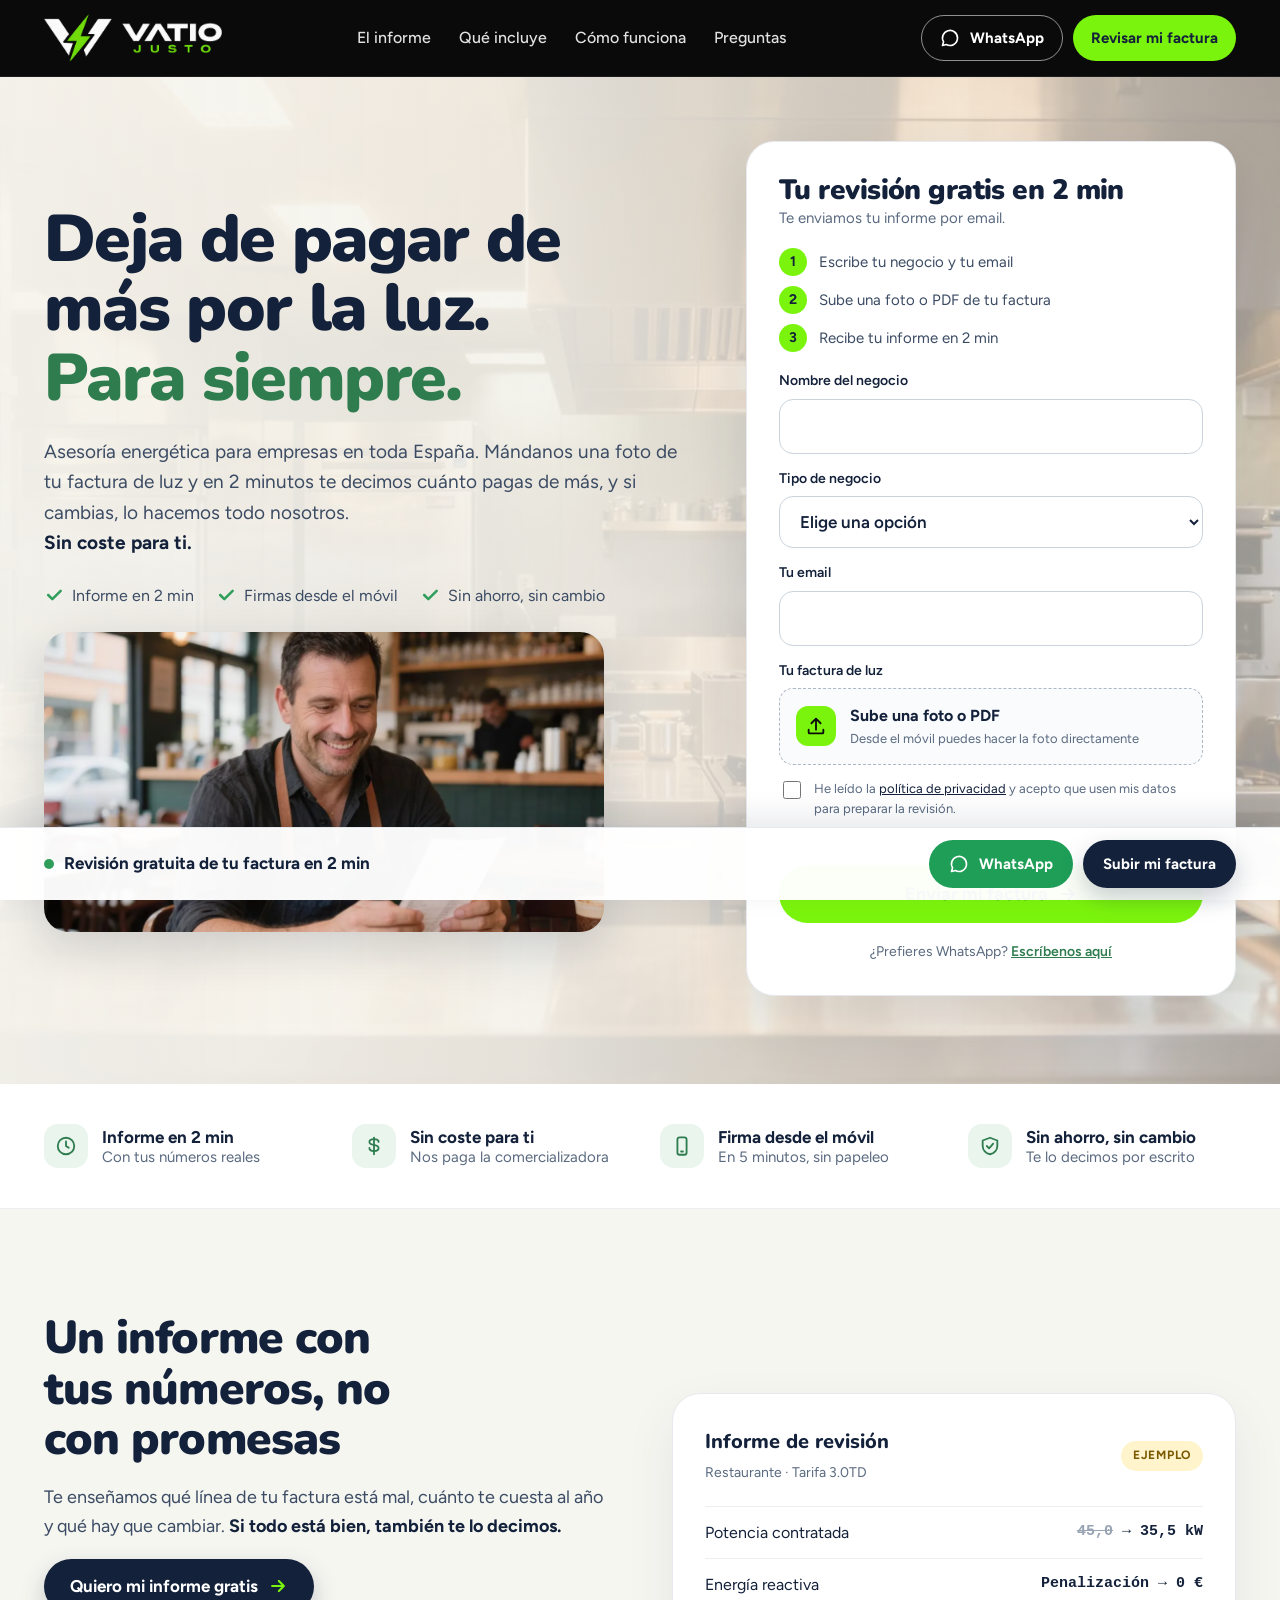
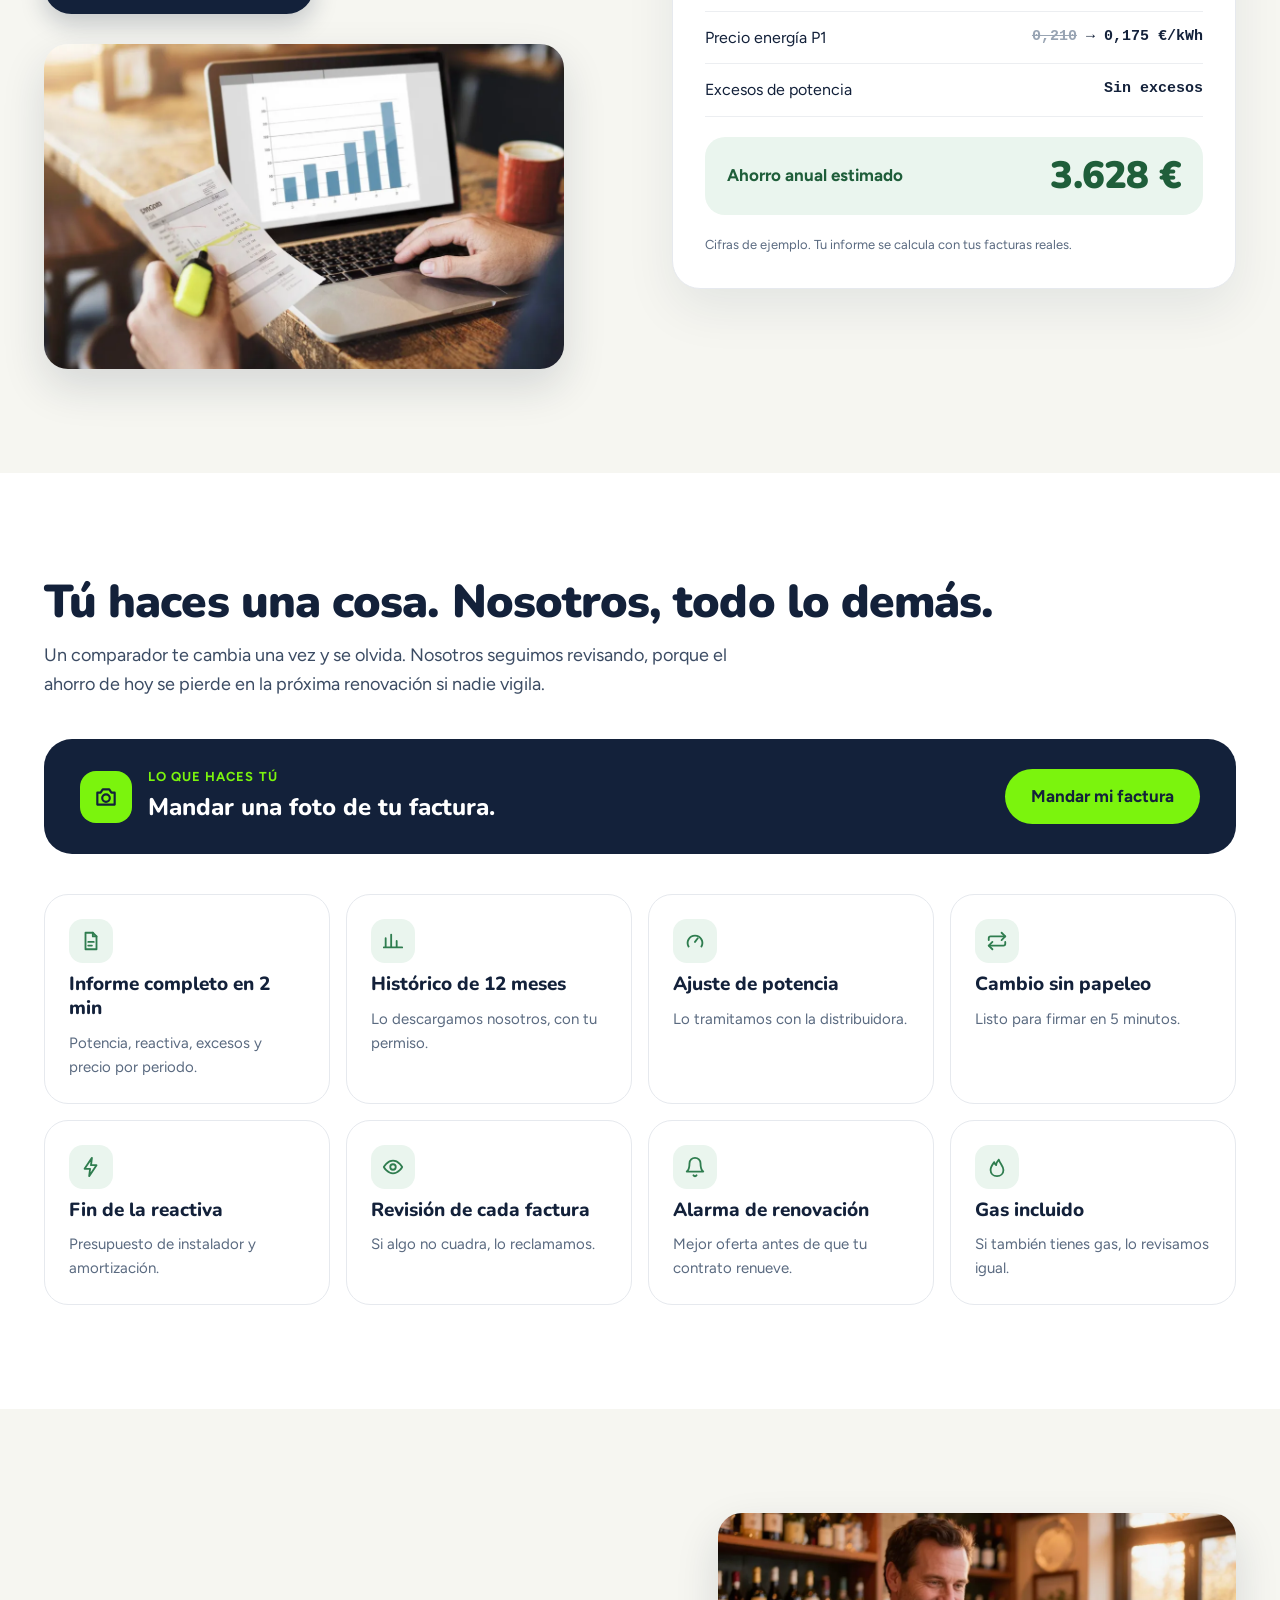
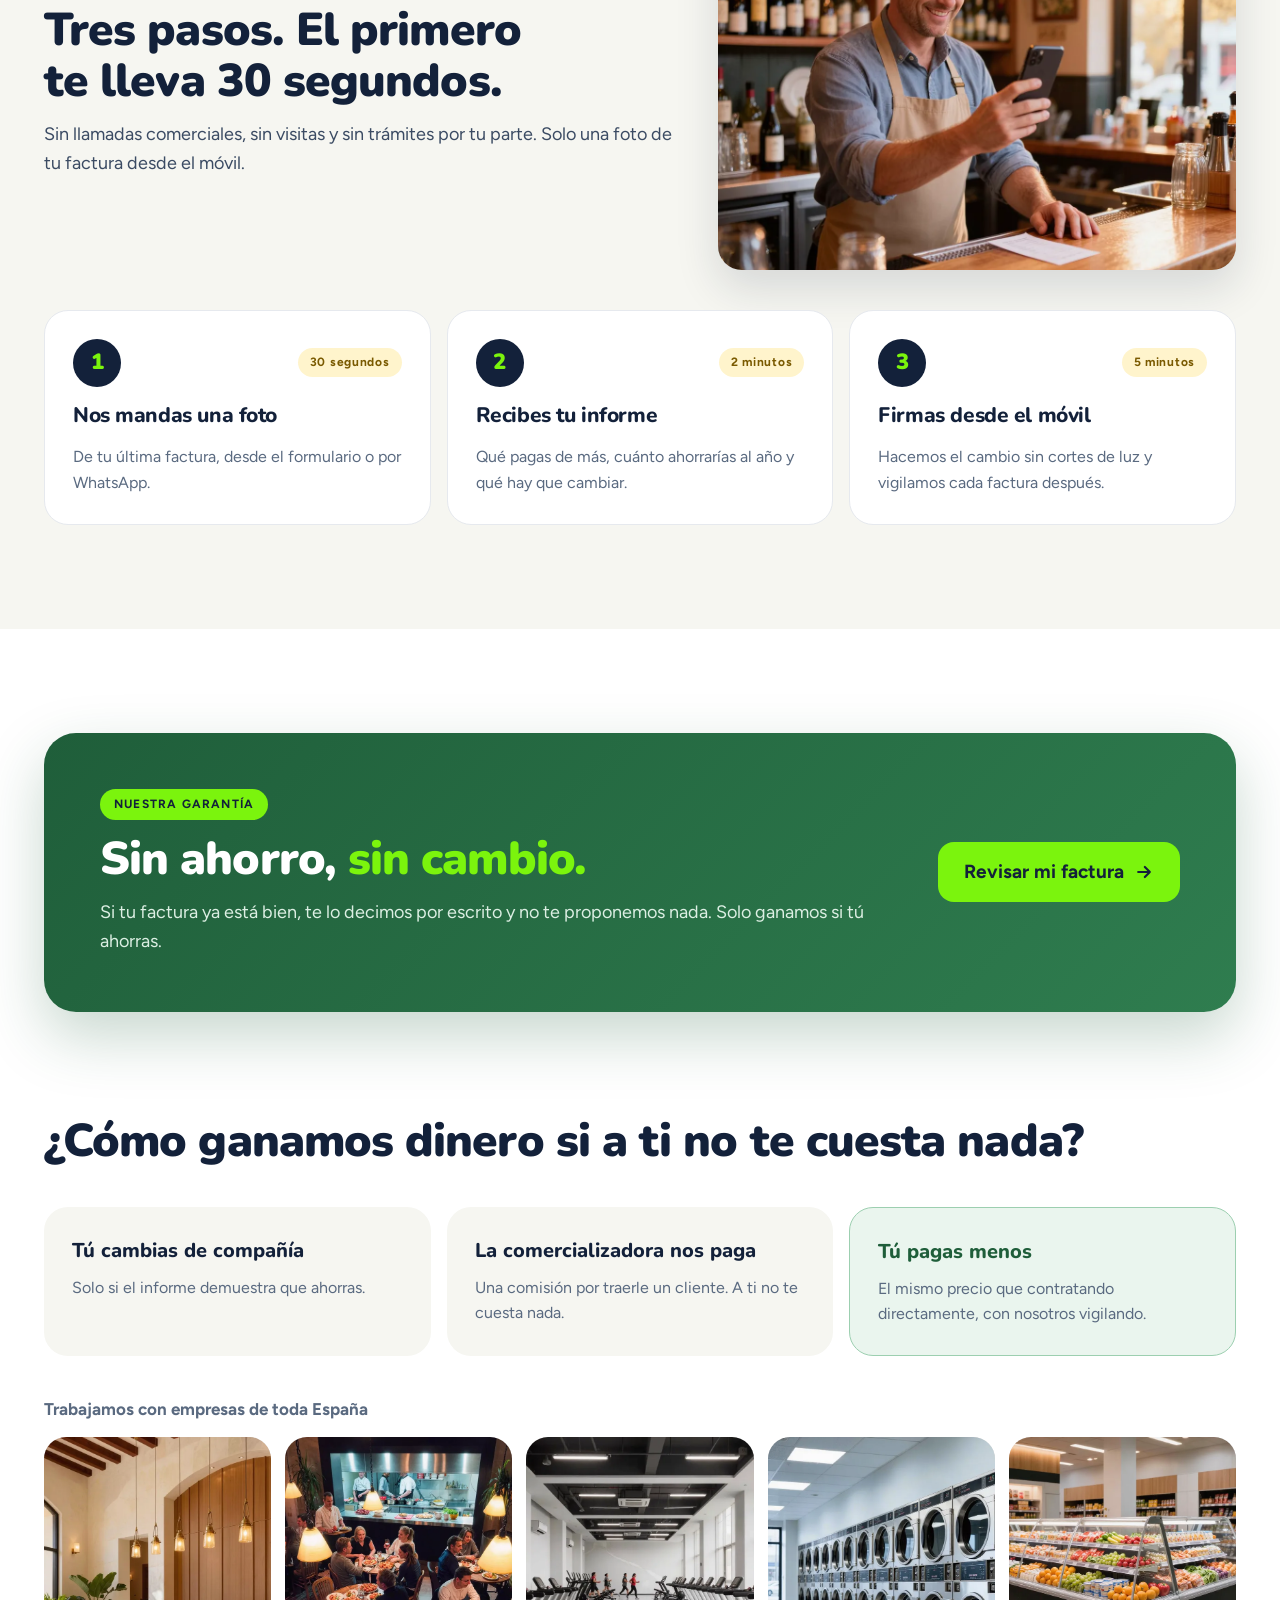
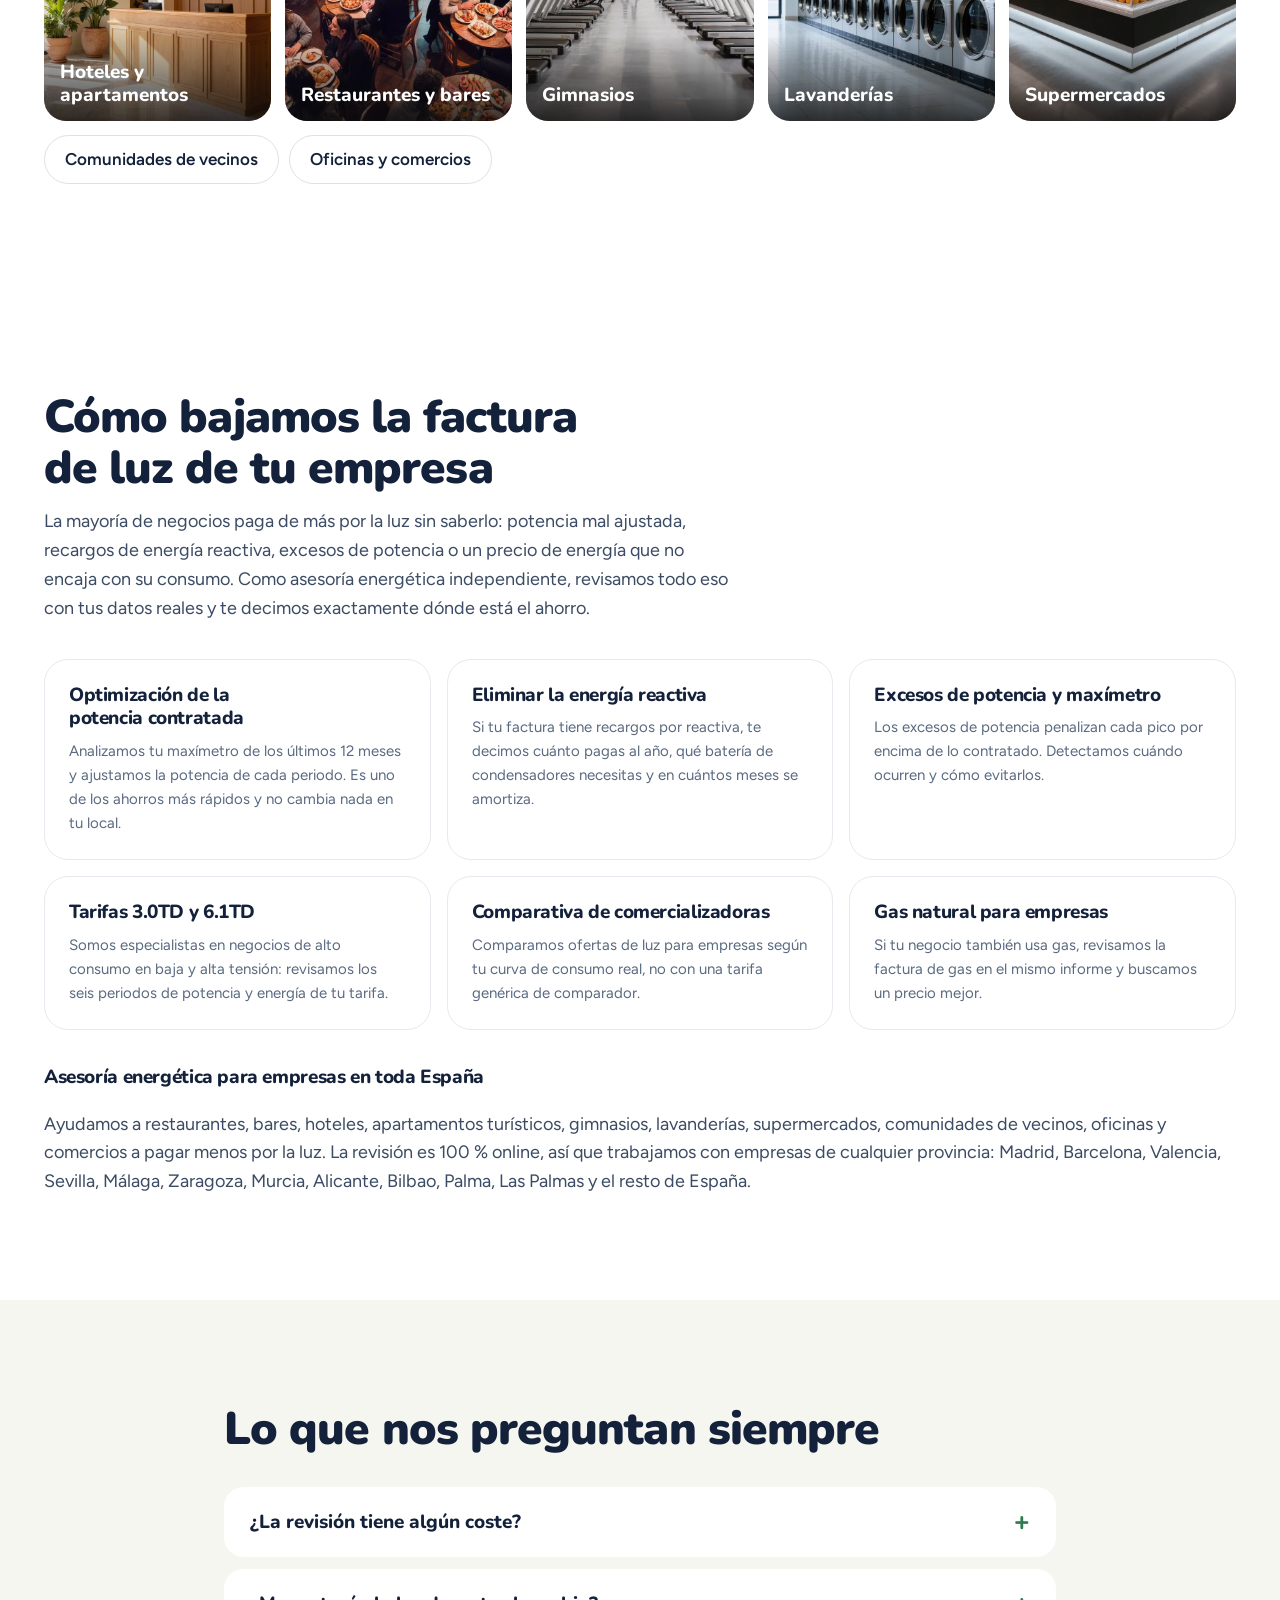
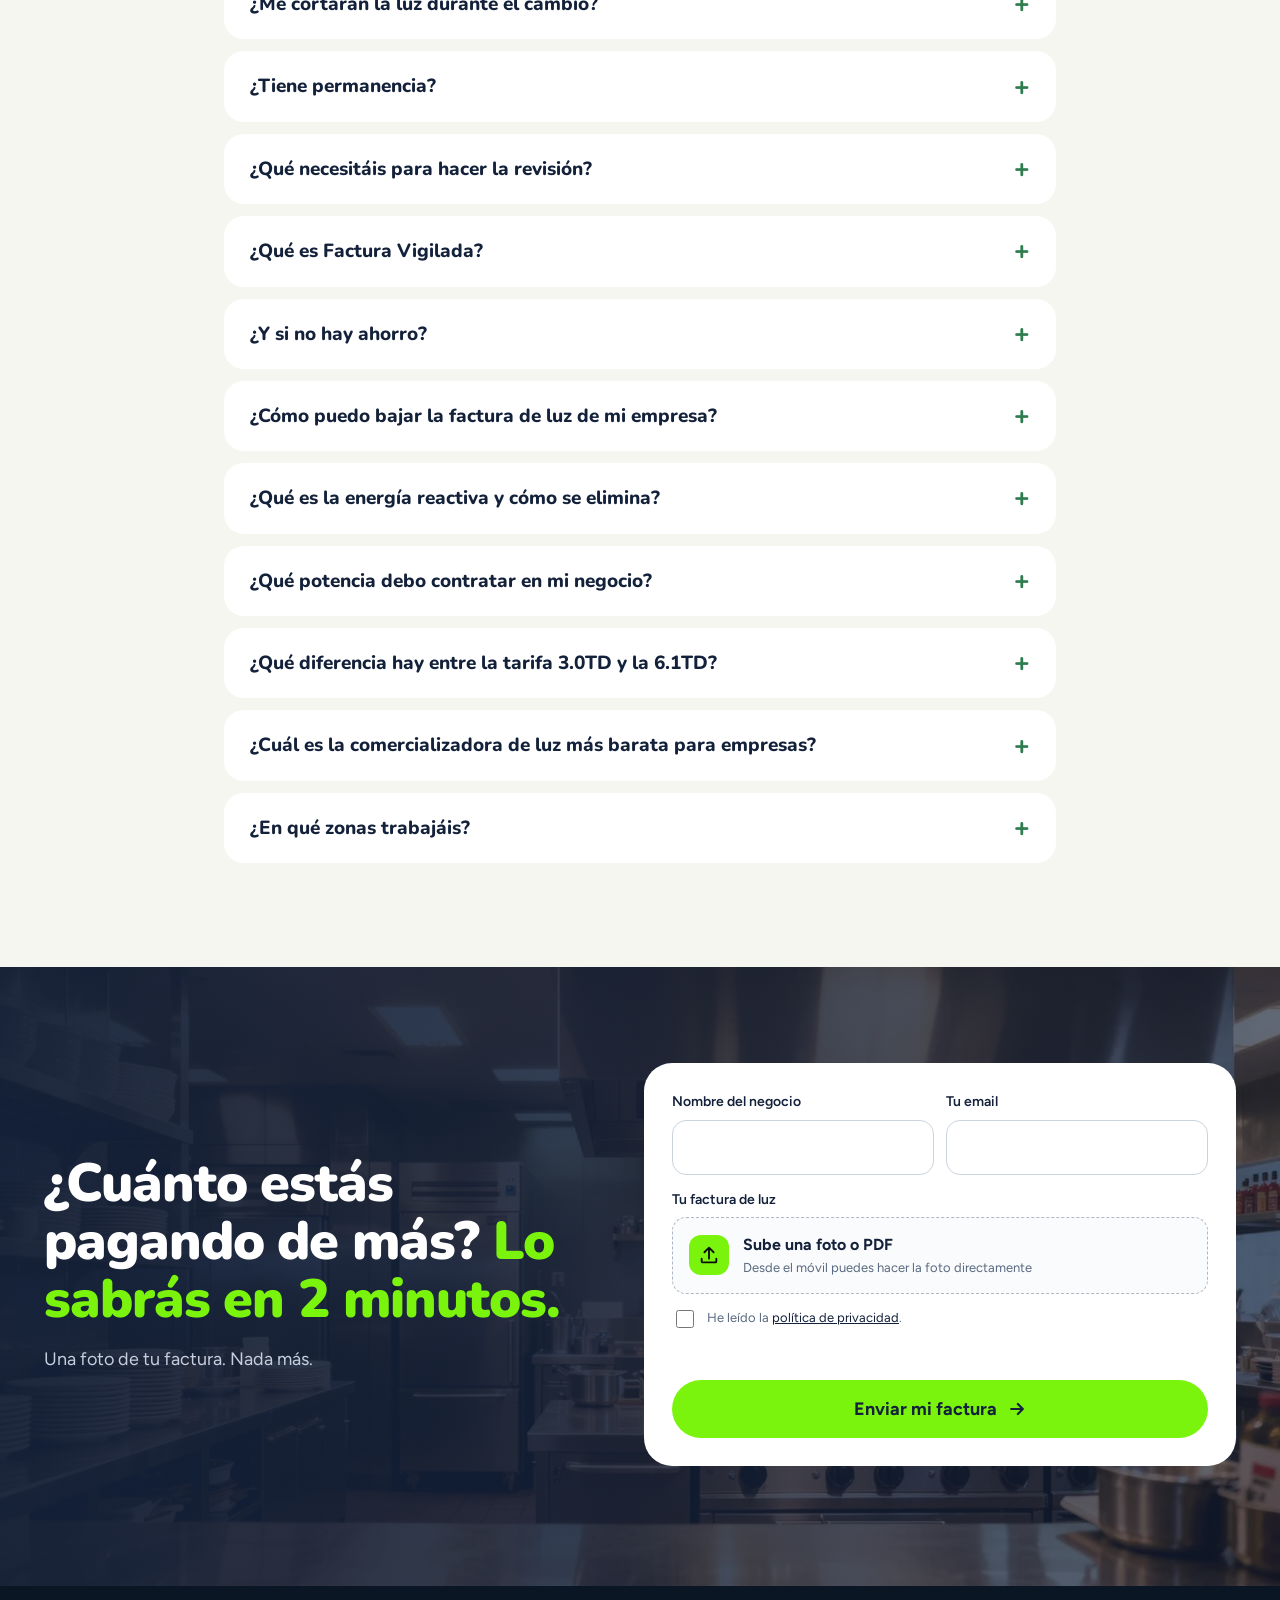
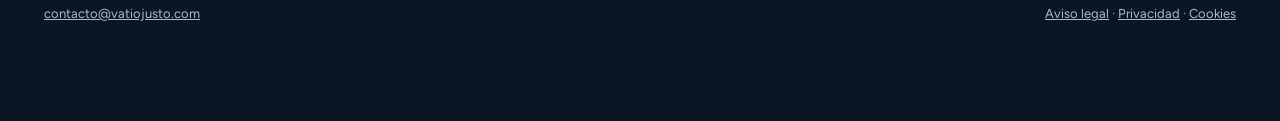
==== commit 1e520952: "Sectors: add hotel and gym photos (5 cards) Co-Authored-By: Claude Opus 5.5 <noreply@anthropic.com> " ====
--- a/index.html
+++ b/index.html
@@ -21,7 +21,7 @@
 <link rel="apple-touch-icon" href="apple-touch-icon.png">
 <link rel="preload" href="fonts/nunito-latin-900-normal.woff2" as="font" type="font/woff2" crossorigin>
 <link rel="preload" href="fonts/figtree-latin-400-normal.woff2" as="font" type="font/woff2" crossorigin>
-<link rel="stylesheet" href="styles.css?v=5">
+<link rel="stylesheet" href="styles.css?v=7">
 <script type="application/ld+json">
 [{"@context": "https://schema.org", "@type": "ProfessionalService", "name": "Vatio Justo", "url": "https://vatiojusto.com/", "logo": "https://vatiojusto.com/img/icono-512.png", "image": "https://vatiojusto.com/img/dueno-factura.jpg", "email": "contacto@vatiojusto.com", "telephone": "+34663192105", "priceRange": "Gratis", "address": {"@type": "PostalAddress", "addressCountry": "ES"}, "areaServed": {"@type": "Country", "name": "España"}, "serviceType": ["Asesoría energética para empresas", "Revisión de facturas de luz", "Optimización de potencia", "Eliminación de energía reactiva", "Cambio de comercializadora de luz y gas"], "description": "Asesoría energética para empresas: revisión gratuita de facturas de luz y gas, optimización de potencia, eliminación de energía reactiva y cambio de comercializadora sin coste."}, {"@context": "https://schema.org", "@type": "FAQPage", "mainEntity": [{"@type": "Question", "name": "¿La revisión tiene algún coste?", "acceptedAnswer": {"@type": "Answer", "text": "No. Ni la revisión ni el cambio. Nos paga la comercializadora cuando decides cambiar."}}, {"@type": "Question", "name": "¿Me cortarán la luz durante el cambio?", "acceptedAnswer": {"@type": "Answer", "text": "No. La distribuidora y la instalación son las mismas. Solo cambia quién te factura."}}, {"@type": "Question", "name": "¿Tiene permanencia?", "acceptedAnswer": {"@type": "Answer", "text": "Depende de la oferta que elijas. Antes de firmar te indicamos por escrito si hay permanencia y en qué condiciones, para que decidas con toda la información."}}, {"@type": "Question", "name": "¿Qué necesitáis para hacer la revisión?", "acceptedAnswer": {"@type": "Answer", "text": "Una foto de tu última factura. Con tu autorización, descargamos nosotros los datos de tu maxímetro de los últimos 12 meses."}}, {"@type": "Question", "name": "¿Qué es Factura Vigilada?", "acceptedAnswer": {"@type": "Answer", "text": "Después del cambio seguimos revisando tus facturas. Si aparece un cargo raro, lo reclamamos. Y antes de que tu contrato se renueve, volvemos a buscarte la mejor oferta."}}, {"@type": "Question", "name": "¿Y si no hay ahorro?", "acceptedAnswer": {"@type": "Answer", "text": "Te lo decimos claramente y no te proponemos ningún cambio."}}, {"@type": "Question", "name": "¿Cómo puedo bajar la factura de luz de mi empresa?", "acceptedAnswer": {"@type": "Answer", "text": "Casi siempre hay tres palancas: ajustar la potencia contratada a lo que de verdad usas, eliminar los recargos por energía reactiva y excesos de potencia, y contratar un precio de energía mejor para tu perfil de consumo. En el informe gratuito te decimos cuánto ahorras con cada una."}}, {"@type": "Question", "name": "¿Qué es la energía reactiva y cómo se elimina?", "acceptedAnswer": {"@type": "Answer", "text": "Es un recargo que aparece en tarifas 3.0TD y 6.1TD cuando tu instalación tiene un factor de potencia bajo, algo habitual con motores, cámaras frigoríficas, aire acondicionado o lavadoras industriales. Se elimina instalando una batería de condensadores; te pasamos presupuesto de instalador y cuánto tardas en amortizarla."}}, {"@type": "Question", "name": "¿Qué potencia debo contratar en mi negocio?", "acceptedAnswer": {"@type": "Answer", "text": "La justa para tus picos reales, con un pequeño margen. Revisamos tu maxímetro de los últimos 12 meses y te proponemos la potencia de cada periodo para que no pagues de más ni te cobren excesos."}}, {"@type": "Question", "name": "¿Qué diferencia hay entre la tarifa 3.0TD y la 6.1TD?", "acceptedAnswer": {"@type": "Answer", "text": "La 3.0TD es para negocios en baja tensión con más de 15 kW contratados, como restaurantes, gimnasios o supermercados. La 6.1TD es para suministros en alta tensión, como hoteles o naves grandes. Las dos tienen seis periodos de potencia y energía, y en las dos hay mucho margen de ahorro."}}, {"@type": "Question", "name": "¿Cuál es la comercializadora de luz más barata para empresas?", "acceptedAnswer": {"@type": "Answer", "text": "Depende de tu curva de consumo: la más barata para un hotel no lo es para una lavandería. Por eso comparamos con tus datos reales en vez de darte una tarifa genérica."}}, {"@type": "Question", "name": "¿En qué zonas trabajáis?", "acceptedAnswer": {"@type": "Answer", "text": "En toda España. La revisión es online: nos mandas la factura por WhatsApp o email desde cualquier provincia y el cambio se firma desde el móvil."}}]}]
 </script>
@@ -203,11 +203,13 @@
     <div class="stack" style="gap:14px">
       <strong style="color:var(--muted)">Trabajamos con empresas de toda España</strong>
       <div class="sectors">
+        <figure><picture><source srcset="img/hotel.webp" type="image/webp"><img class="" src="img/hotel.jpg" width="1100" height="829" loading="lazy" alt="Recepción de un hotel mediterráneo con lámparas encendidas"></picture><figcaption>Hoteles y apartamentos</figcaption></figure>
         <figure><picture><source srcset="img/restaurante.webp" type="image/webp"><img class="" src="img/restaurante.jpg" width="1100" height="829" loading="lazy" alt="Restaurante lleno con cocina abierta, un negocio de alto consumo eléctrico"></picture><figcaption>Restaurantes y bares</figcaption></figure>
+        <figure><picture><source srcset="img/gimnasio.webp" type="image/webp"><img class="" src="img/gimnasio.jpg" width="1100" height="829" loading="lazy" alt="Gimnasio con cintas de correr y aire acondicionado"></picture><figcaption>Gimnasios</figcaption></figure>
         <figure><picture><source srcset="img/lavanderia.webp" type="image/webp"><img class="" src="img/lavanderia.jpg" width="1100" height="829" loading="lazy" alt="Lavandería autoservicio con lavadoras y secadoras industriales"></picture><figcaption>Lavanderías</figcaption></figure>
         <figure><picture><source srcset="img/supermercado.webp" type="image/webp"><img class="" src="img/supermercado.jpg" width="1100" height="829" loading="lazy" alt="Supermercado con vitrinas refrigeradas abiertas"></picture><figcaption>Supermercados</figcaption></figure>
       </div>
-      <ul class="chips"><li>Hoteles y apartamentos</li><li>Restaurantes y bares</li><li>Gimnasios</li><li>Lavanderías</li><li>Supermercados</li><li>Comunidades de vecinos</li><li>Oficinas y comercios</li></ul>
+      <ul class="chips"><li>Comunidades de vecinos</li><li>Oficinas y comercios</li></ul>
     </div>
   </div>
 </section>
--- a/styles.css
+++ b/styles.css
@@ -212,6 +212,7 @@
   .hero .wrap{padding-block:28px 48px;gap:28px}
   .sec{padding-block:64px}
   .card-form,.report,.final form{padding:22px;border-radius:20px}
+  .card-form h2{font-size:clamp(17px,5.4vw,28px);white-space:nowrap;letter-spacing:-.01em}
   .grid{grid-template-columns:1fr}
   .band,.guar{padding:28px 24px;border-radius:24px}
   .sticky-btns{flex:1}
@@ -249,9 +250,10 @@
 #informe .sec-img{max-width:520px;aspect-ratio:16/10;margin-top:12px}
 .split-img{display:grid;grid-template-columns:minmax(0,1.1fr) minmax(0,.9fr);gap:40px;align-items:center}
 .split-img .sec-img{aspect-ratio:16/11}
-.sectors{display:grid;grid-template-columns:repeat(3,minmax(0,1fr));gap:16px}
-.sectors figure{position:relative;margin:0;border-radius:22px;overflow:hidden;aspect-ratio:4/3;background:#ddd}
+.sectors{display:grid;grid-template-columns:repeat(5,minmax(0,1fr));gap:14px}
+.sectors figure{position:relative;margin:0;border-radius:22px;overflow:hidden;aspect-ratio:4/5;background:#ddd}
 .sectors img{width:100%;height:100%;object-fit:cover;display:block;transition:transform .4s ease}
 .sectors figure:hover img{transform:scale(1.04)}
-.sectors figcaption{position:absolute;left:0;right:0;bottom:0;padding:40px 18px 16px;background:linear-gradient(180deg,rgba(10,10,10,0),rgba(10,10,10,.78));color:#fff;font-family:var(--display);font-weight:800;font-size:19px}
-@media (max-width:760px){.split-img{grid-template-columns:1fr;gap:24px}.sectors{grid-template-columns:1fr}.sectors figure{aspect-ratio:16/9}}
+.sectors figcaption{position:absolute;left:0;right:0;bottom:0;padding:48px 16px 14px;line-height:1.2;background:linear-gradient(180deg,rgba(10,10,10,0),rgba(10,10,10,.78));color:#fff;font-family:var(--display);font-weight:800;font-size:19px}
+@media (max-width:980px){.sectors{grid-template-columns:repeat(3,minmax(0,1fr))}}
+@media (max-width:760px){.split-img{grid-template-columns:1fr;gap:24px}.sectors{grid-template-columns:repeat(2,minmax(0,1fr));gap:10px}.sectors figure{aspect-ratio:1/1}.sectors figure:first-child{grid-column:1/-1;aspect-ratio:16/9}.sectors figcaption{font-size:16px;padding:36px 12px 10px}}
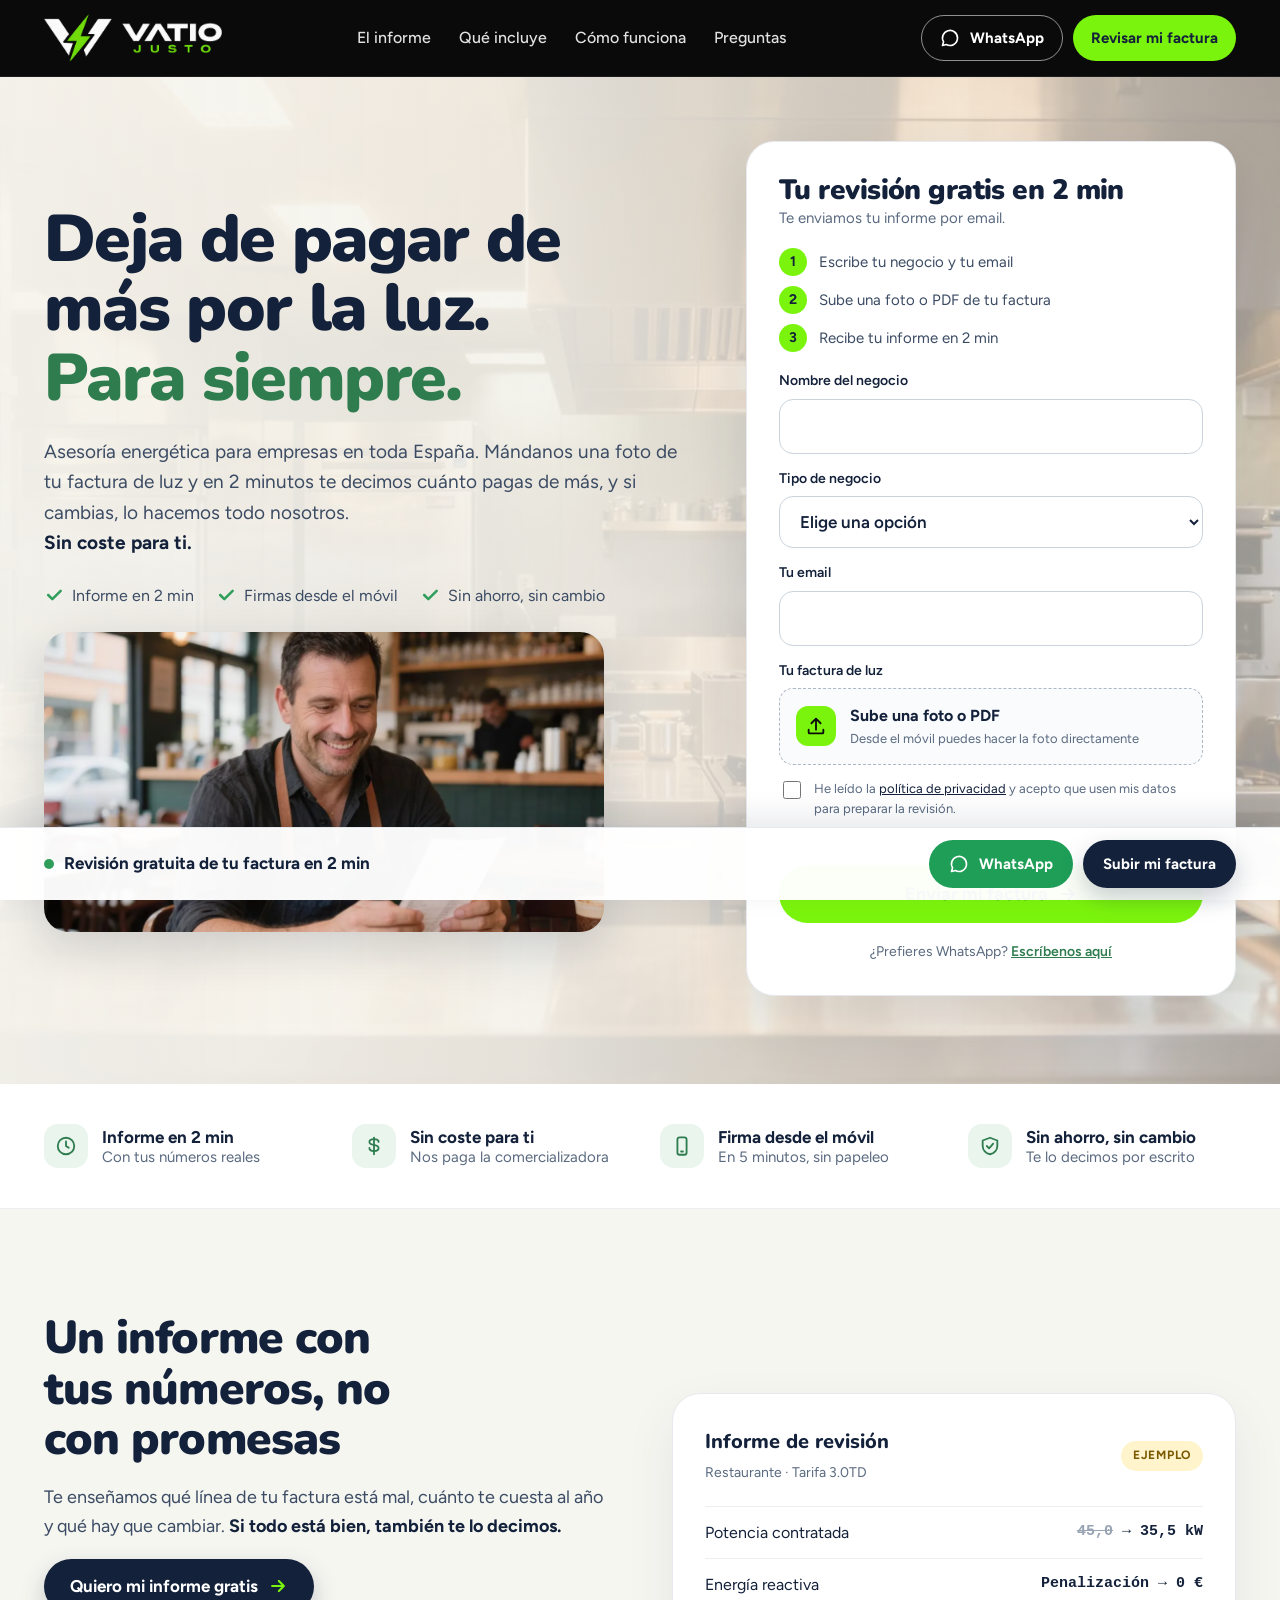
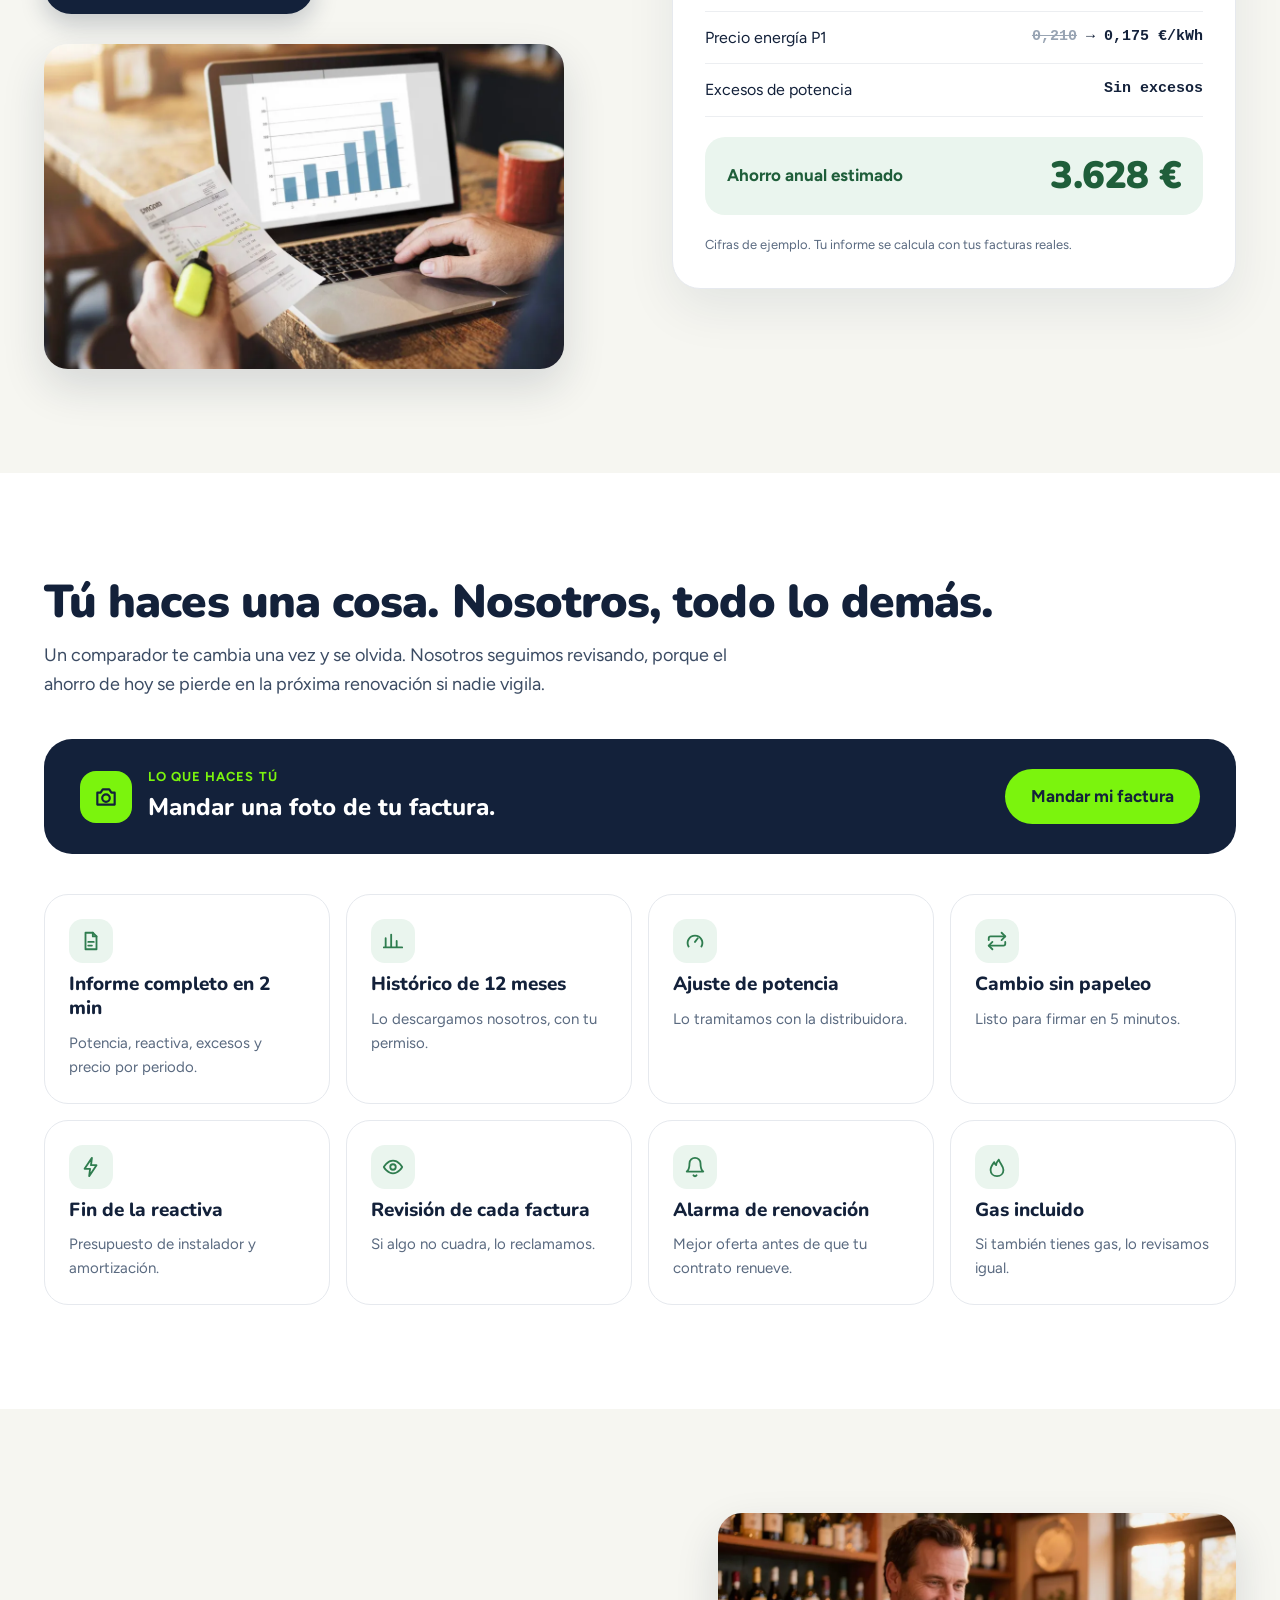
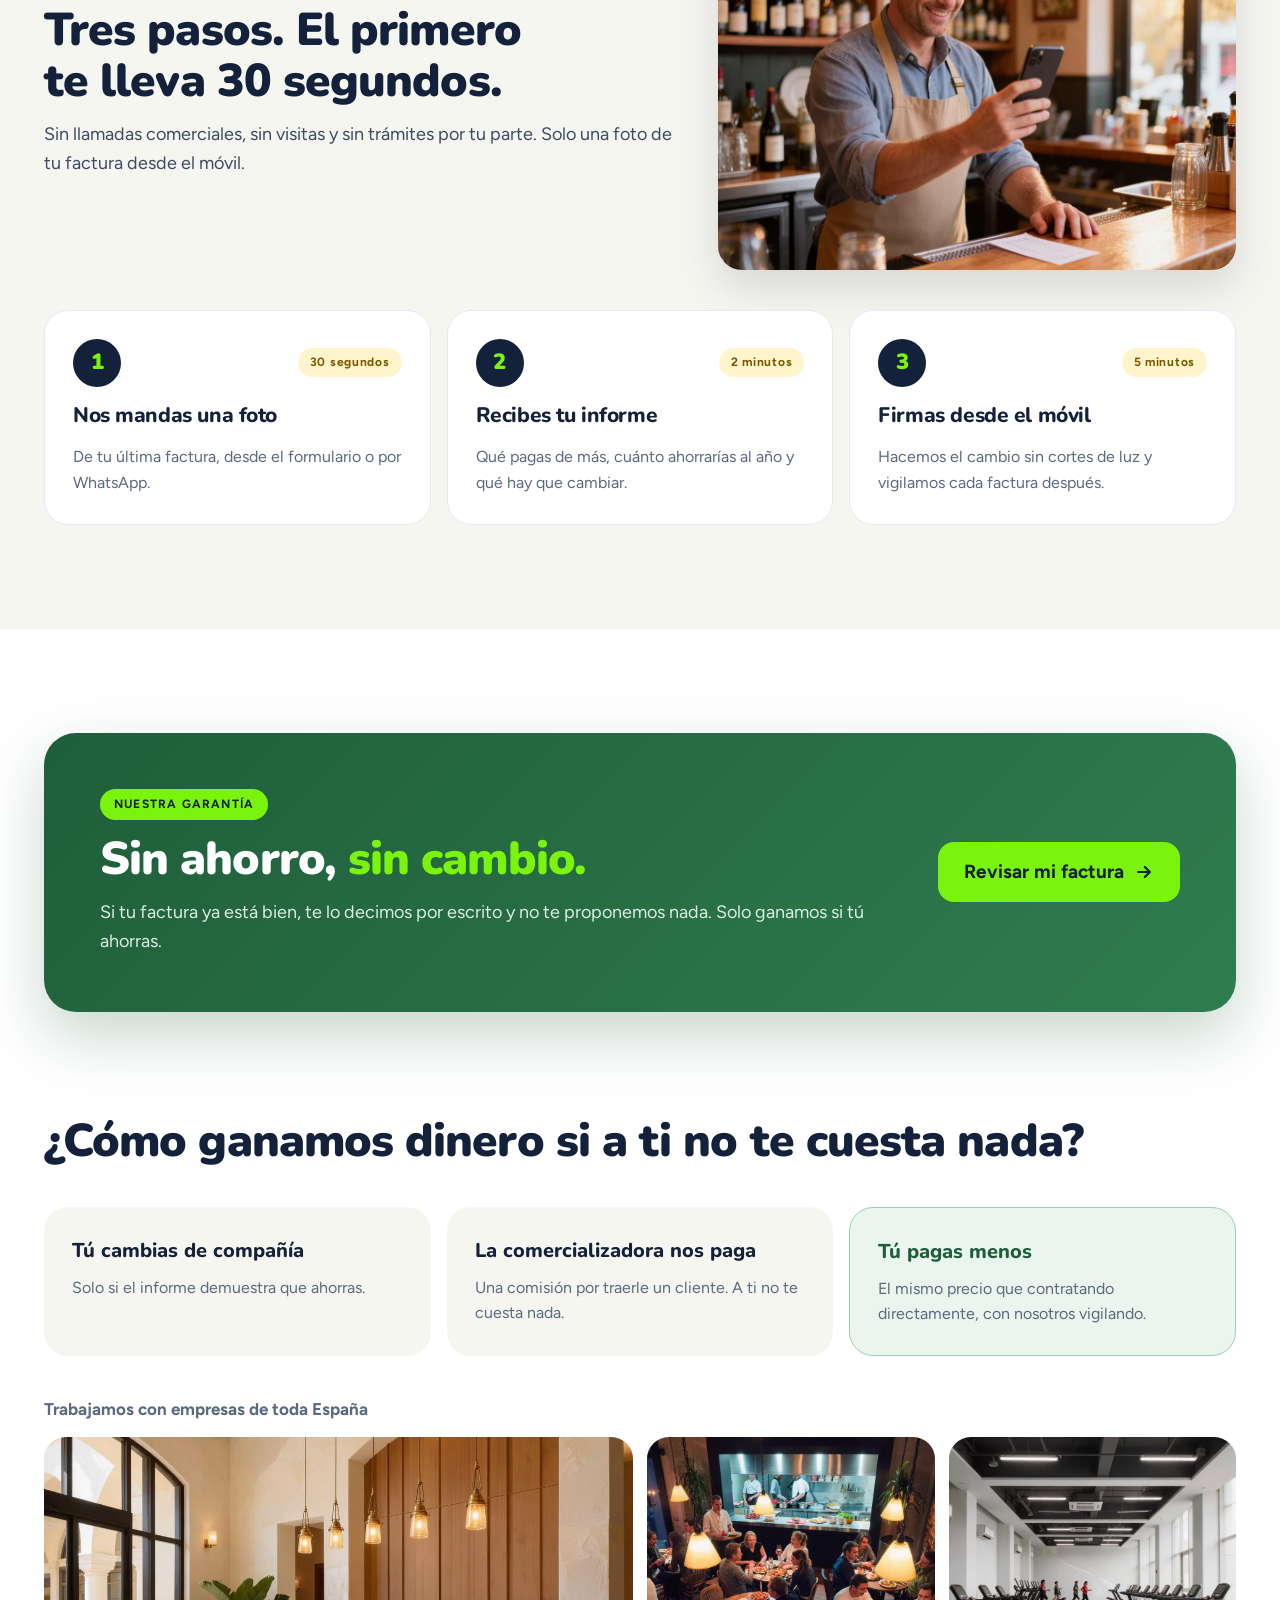
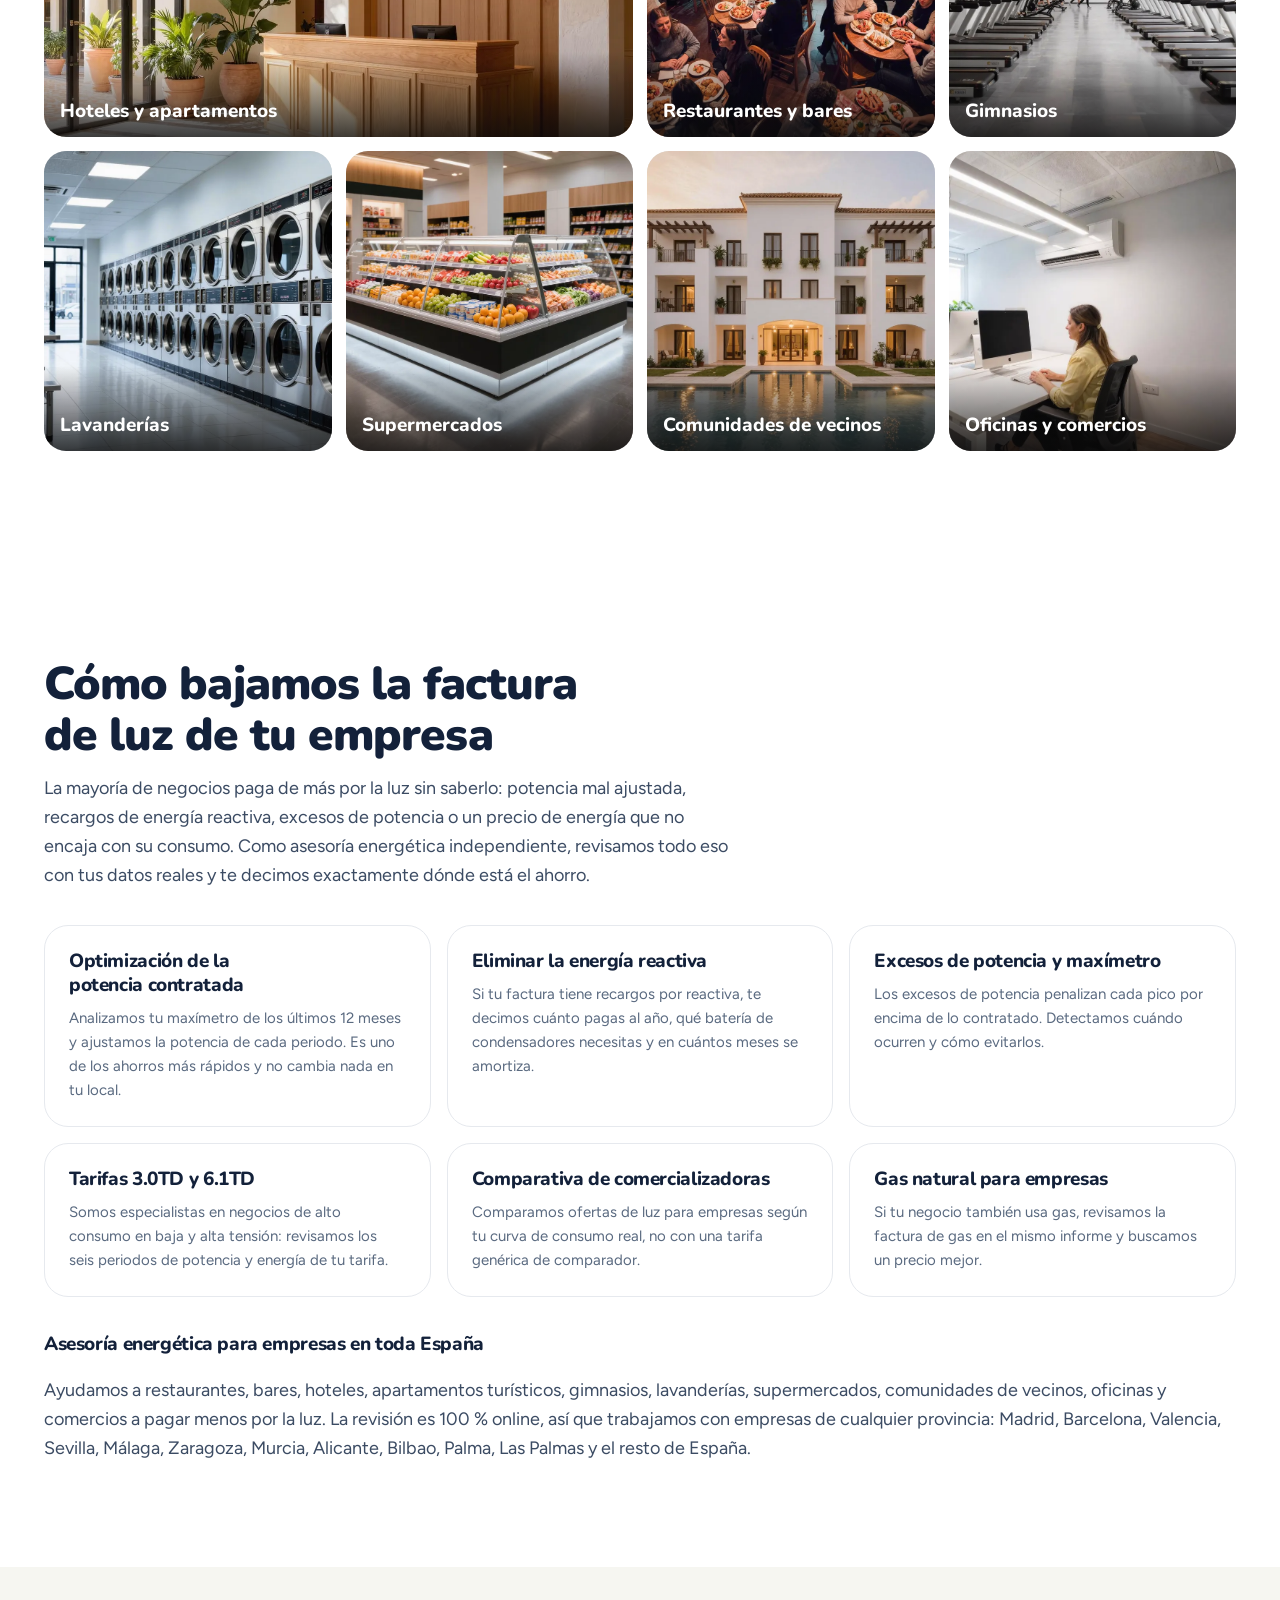
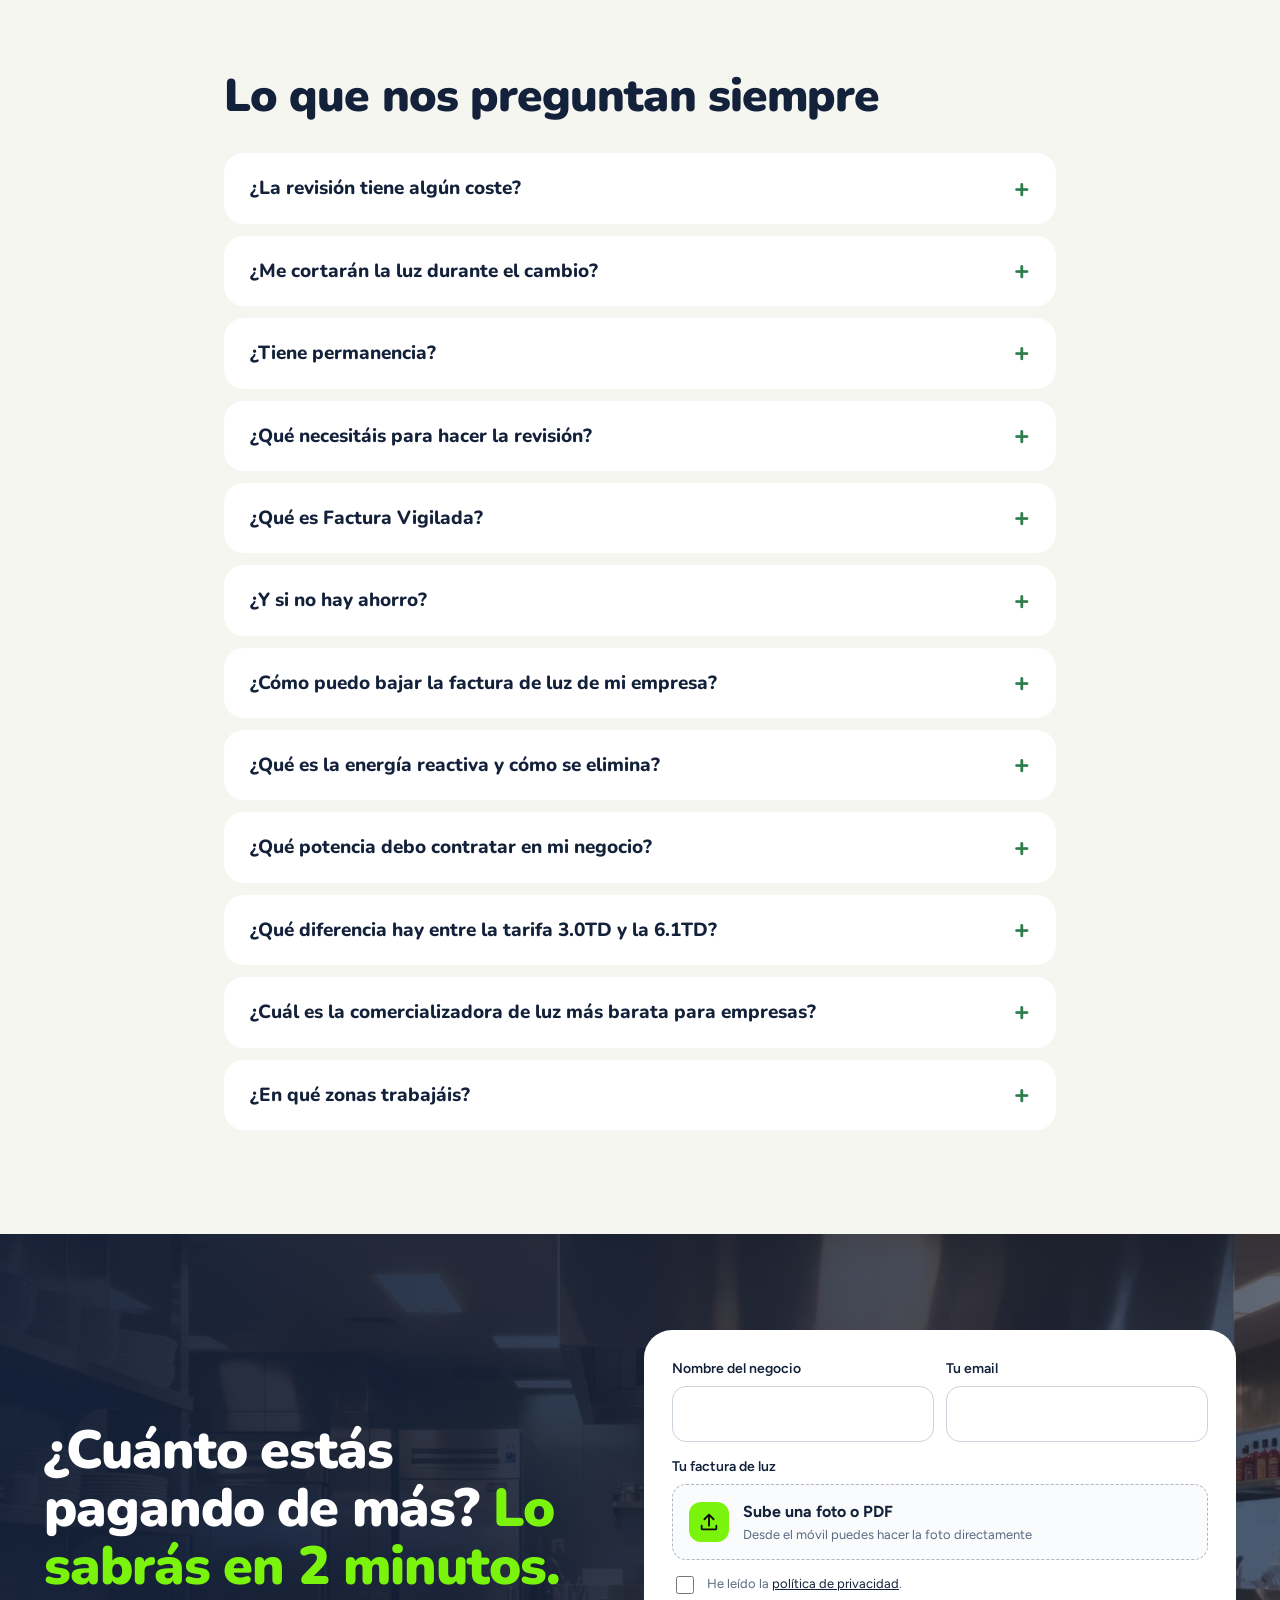
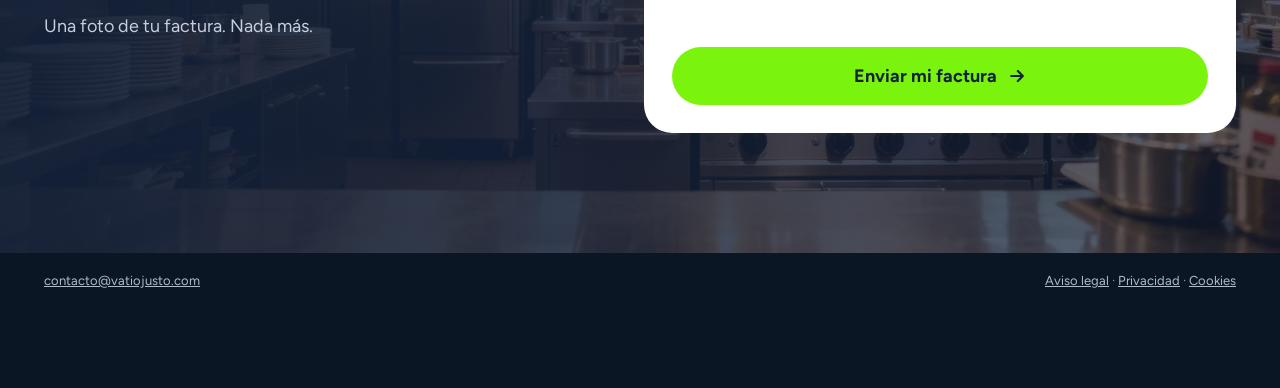
==== commit bcc0ae7b: "Sectors: add community and office photos; 7-card grid with even rows Co-Authored-By: Claude Opus 5.5" ====
--- a/index.html
+++ b/index.html
@@ -21,7 +21,7 @@
 <link rel="apple-touch-icon" href="apple-touch-icon.png">
 <link rel="preload" href="fonts/nunito-latin-900-normal.woff2" as="font" type="font/woff2" crossorigin>
 <link rel="preload" href="fonts/figtree-latin-400-normal.woff2" as="font" type="font/woff2" crossorigin>
-<link rel="stylesheet" href="styles.css?v=7">
+<link rel="stylesheet" href="styles.css?v=9">
 <script type="application/ld+json">
 [{"@context": "https://schema.org", "@type": "ProfessionalService", "name": "Vatio Justo", "url": "https://vatiojusto.com/", "logo": "https://vatiojusto.com/img/icono-512.png", "image": "https://vatiojusto.com/img/dueno-factura.jpg", "email": "contacto@vatiojusto.com", "telephone": "+34663192105", "priceRange": "Gratis", "address": {"@type": "PostalAddress", "addressCountry": "ES"}, "areaServed": {"@type": "Country", "name": "España"}, "serviceType": ["Asesoría energética para empresas", "Revisión de facturas de luz", "Optimización de potencia", "Eliminación de energía reactiva", "Cambio de comercializadora de luz y gas"], "description": "Asesoría energética para empresas: revisión gratuita de facturas de luz y gas, optimización de potencia, eliminación de energía reactiva y cambio de comercializadora sin coste."}, {"@context": "https://schema.org", "@type": "FAQPage", "mainEntity": [{"@type": "Question", "name": "¿La revisión tiene algún coste?", "acceptedAnswer": {"@type": "Answer", "text": "No. Ni la revisión ni el cambio. Nos paga la comercializadora cuando decides cambiar."}}, {"@type": "Question", "name": "¿Me cortarán la luz durante el cambio?", "acceptedAnswer": {"@type": "Answer", "text": "No. La distribuidora y la instalación son las mismas. Solo cambia quién te factura."}}, {"@type": "Question", "name": "¿Tiene permanencia?", "acceptedAnswer": {"@type": "Answer", "text": "Depende de la oferta que elijas. Antes de firmar te indicamos por escrito si hay permanencia y en qué condiciones, para que decidas con toda la información."}}, {"@type": "Question", "name": "¿Qué necesitáis para hacer la revisión?", "acceptedAnswer": {"@type": "Answer", "text": "Una foto de tu última factura. Con tu autorización, descargamos nosotros los datos de tu maxímetro de los últimos 12 meses."}}, {"@type": "Question", "name": "¿Qué es Factura Vigilada?", "acceptedAnswer": {"@type": "Answer", "text": "Después del cambio seguimos revisando tus facturas. Si aparece un cargo raro, lo reclamamos. Y antes de que tu contrato se renueve, volvemos a buscarte la mejor oferta."}}, {"@type": "Question", "name": "¿Y si no hay ahorro?", "acceptedAnswer": {"@type": "Answer", "text": "Te lo decimos claramente y no te proponemos ningún cambio."}}, {"@type": "Question", "name": "¿Cómo puedo bajar la factura de luz de mi empresa?", "acceptedAnswer": {"@type": "Answer", "text": "Casi siempre hay tres palancas: ajustar la potencia contratada a lo que de verdad usas, eliminar los recargos por energía reactiva y excesos de potencia, y contratar un precio de energía mejor para tu perfil de consumo. En el informe gratuito te decimos cuánto ahorras con cada una."}}, {"@type": "Question", "name": "¿Qué es la energía reactiva y cómo se elimina?", "acceptedAnswer": {"@type": "Answer", "text": "Es un recargo que aparece en tarifas 3.0TD y 6.1TD cuando tu instalación tiene un factor de potencia bajo, algo habitual con motores, cámaras frigoríficas, aire acondicionado o lavadoras industriales. Se elimina instalando una batería de condensadores; te pasamos presupuesto de instalador y cuánto tardas en amortizarla."}}, {"@type": "Question", "name": "¿Qué potencia debo contratar en mi negocio?", "acceptedAnswer": {"@type": "Answer", "text": "La justa para tus picos reales, con un pequeño margen. Revisamos tu maxímetro de los últimos 12 meses y te proponemos la potencia de cada periodo para que no pagues de más ni te cobren excesos."}}, {"@type": "Question", "name": "¿Qué diferencia hay entre la tarifa 3.0TD y la 6.1TD?", "acceptedAnswer": {"@type": "Answer", "text": "La 3.0TD es para negocios en baja tensión con más de 15 kW contratados, como restaurantes, gimnasios o supermercados. La 6.1TD es para suministros en alta tensión, como hoteles o naves grandes. Las dos tienen seis periodos de potencia y energía, y en las dos hay mucho margen de ahorro."}}, {"@type": "Question", "name": "¿Cuál es la comercializadora de luz más barata para empresas?", "acceptedAnswer": {"@type": "Answer", "text": "Depende de tu curva de consumo: la más barata para un hotel no lo es para una lavandería. Por eso comparamos con tus datos reales en vez de darte una tarifa genérica."}}, {"@type": "Question", "name": "¿En qué zonas trabajáis?", "acceptedAnswer": {"@type": "Answer", "text": "En toda España. La revisión es online: nos mandas la factura por WhatsApp o email desde cualquier provincia y el cambio se firma desde el móvil."}}]}]
 </script>
@@ -208,8 +208,9 @@
         <figure><picture><source srcset="img/gimnasio.webp" type="image/webp"><img class="" src="img/gimnasio.jpg" width="1100" height="829" loading="lazy" alt="Gimnasio con cintas de correr y aire acondicionado"></picture><figcaption>Gimnasios</figcaption></figure>
         <figure><picture><source srcset="img/lavanderia.webp" type="image/webp"><img class="" src="img/lavanderia.jpg" width="1100" height="829" loading="lazy" alt="Lavandería autoservicio con lavadoras y secadoras industriales"></picture><figcaption>Lavanderías</figcaption></figure>
         <figure><picture><source srcset="img/supermercado.webp" type="image/webp"><img class="" src="img/supermercado.jpg" width="1100" height="829" loading="lazy" alt="Supermercado con vitrinas refrigeradas abiertas"></picture><figcaption>Supermercados</figcaption></figure>
-      </div>
-      <ul class="chips"><li>Comunidades de vecinos</li><li>Oficinas y comercios</li></ul>
+        <figure><picture><source srcset="img/comunidad.webp" type="image/webp"><img class="" src="img/comunidad.jpg" width="1100" height="829" loading="lazy" alt="Edificio residencial con piscina comunitaria"></picture><figcaption>Comunidades de vecinos</figcaption></figure>
+        <figure><picture><source srcset="img/oficina.webp" type="image/webp"><img class="" src="img/oficina.jpg" width="1100" height="829" loading="lazy" alt="Oficina con iluminación LED y aire acondicionado"></picture><figcaption>Oficinas y comercios</figcaption></figure>
+      </div>
     </div>
   </div>
 </section>
@@ -308,6 +309,6 @@
   </div>
 </div>
 
-<script src="app.js?v=10" defer></script>
+<script src="app.js?v=11" defer></script>
 </body>
 </html>
--- a/styles.css
+++ b/styles.css
@@ -250,10 +250,15 @@
 #informe .sec-img{max-width:520px;aspect-ratio:16/10;margin-top:12px}
 .split-img{display:grid;grid-template-columns:minmax(0,1.1fr) minmax(0,.9fr);gap:40px;align-items:center}
 .split-img .sec-img{aspect-ratio:16/11}
-.sectors{display:grid;grid-template-columns:repeat(5,minmax(0,1fr));gap:14px}
+.sectors{display:grid;grid-template-columns:repeat(4,minmax(0,1fr));gap:14px}
+.sectors figure:first-child{grid-column:span 2;aspect-ratio:auto}
 .sectors figure{position:relative;margin:0;border-radius:22px;overflow:hidden;aspect-ratio:4/5;background:#ddd}
 .sectors img{width:100%;height:100%;object-fit:cover;display:block;transition:transform .4s ease}
 .sectors figure:hover img{transform:scale(1.04)}
 .sectors figcaption{position:absolute;left:0;right:0;bottom:0;padding:48px 16px 14px;line-height:1.2;background:linear-gradient(180deg,rgba(10,10,10,0),rgba(10,10,10,.78));color:#fff;font-family:var(--display);font-weight:800;font-size:19px}
-@media (max-width:980px){.sectors{grid-template-columns:repeat(3,minmax(0,1fr))}}
+@media (max-width:980px){.sectors{grid-template-columns:repeat(2,minmax(0,1fr))}}
 @media (max-width:760px){.split-img{grid-template-columns:1fr;gap:24px}.sectors{grid-template-columns:repeat(2,minmax(0,1fr));gap:10px}.sectors figure{aspect-ratio:1/1}.sectors figure:first-child{grid-column:1/-1;aspect-ratio:16/9}.sectors figcaption{font-size:16px;padding:36px 12px 10px}}
+.sectors{grid-auto-rows:300px}
+.sectors figure,.sectors figure:first-child{aspect-ratio:auto!important;height:100%}
+@media (max-width:980px){.sectors{grid-auto-rows:240px}}
+@media (max-width:760px){.sectors{grid-auto-rows:170px}.sectors figure:first-child{grid-column:1/-1}}
